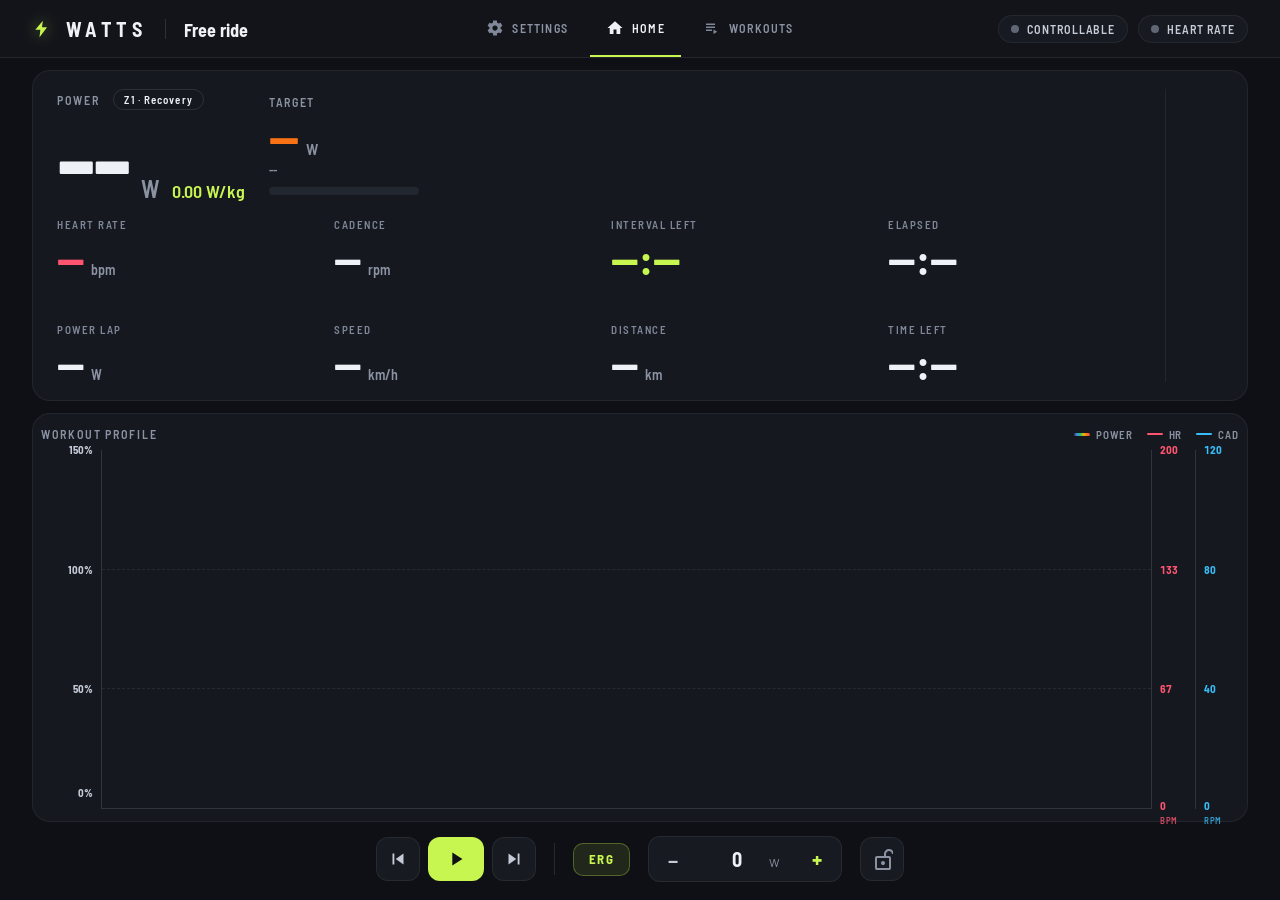
==== src/index.html @ 903ac4c8 "save progress" ====
<!DOCTYPE html>
<html lang="en">
    <head>
        <meta charset="UTF-8"/>
        <meta name="viewport" content="width=device-width, initial-scale=1">
        <meta name="theme-color" content="#35363a" />

        <link rel="apple-touch-icon" sizes="180x180" href="favicon-180.png">
        <link rel="icon" type="image/png" sizes="64x64" href="favicon-64.png">
        <link rel="icon" type="image/png" sizes="32x32" href="favicon-32.png">
        <link rel="icon" type="image/png" sizes="16x16" href="favicon-16.png">

        <title>Watts: smart trainer</title>
        <meta name="description" content="indoor cycling app for workouts with smart trainers and power meters over bluetooth">

        <link rel="preconnect" href="https://fonts.gstatic.com">
        <link rel="preconnect" href="https://fonts.googleapis.com">
        <link href="https://fonts.googleapis.com/css2?family=Roboto:wght@400;700&display=swap" rel="stylesheet">
        <link href="https://fonts.googleapis.com/css2?family=Barlow:wght@400;500;600;700&family=Barlow+Semi+Condensed:wght@500;600;700&display=swap" rel="stylesheet">
        <link href="css/flux.css" rel="stylesheet"/>
        <link rel="manifest" href="./manifest.webmanifest">
    </head>

    <body id="theme" class="dark-theme">
        <div class="wrapper">
            <modal-error>
                <dialog id="dialog--error" class="dialog error">
                    <p class="dialog--message"></p>
                    <button type="submit"
                            class="dialog--dismiss--btn"
                            formmethod="dialog">
                        dismiss
                    </button>
                </dialog>
            </modal-error>
            <navigation-stack>
            <page-group prop="page">
                <compatibility-check></compatibility-check>
                <div id="home-page" class="page active" page="home">
                    <div id="home-page-wrapper" class="watts-home">
                        <div class="watts-home--inner">

                            <!-- DATA PANEL -->
                            <div class="watts-panel watts-data">
                                <div class="watts-data--main">
                                    <div class="watts-data--top">
                                        <!-- power hero -->
                                        <div class="watts-hero">
                                            <div class="watts-hero--head">
                                                <span class="watts-label">Power</span>
                                                <power-zone-chip class="watts-zonechip">Z1 · Recovery</power-zone-chip>
                                            </div>
                                            <div class="watts-hero--row">
                                                <power-value id="power-value" prop="db:power1s" class="watts-hero--value">--</power-value>
                                                <span class="watts-hero--unit">W</span>
                                                <w-per-kg class="watts-hero--wkg">0.00 W/kg</w-per-kg>
                                            </div>
                                        </div>
                                        <!-- target -->
                                        <div class="watts-target">
                                            <div class="watts-label">Target</div>
                                            <div class="watts-target--row">
                                                <power-target class="watts-target--value">--</power-target>
                                                <span class="watts-target--unit">W</span>
                                            </div>
                                            <target-info class="watts-target--info">--</target-info>
                                            <target-adherence class="watts-adherence"></target-adherence>
                                        </div>
                                        <!-- power history -->
                                        <power-history-graph class="watts-hist"></power-history-graph>
                                    </div>

                                    <!-- metric grid -->
                                    <div class="watts-metrics">
                                        <div class="watts-metric">
                                            <div class="watts-metric--label">Heart Rate</div>
                                            <div class="watts-metric--value">
                                                <heart-rate-value class="watts-hr">--</heart-rate-value>
                                                <span class="watts-metric--unit">bpm</span>
                                            </div>
                                            <metric-sparkline class="watts-metric--spark" prop="db:heartRate" color="#ff5470" min="90" max="180"></metric-sparkline>
                                        </div>
                                        <div class="watts-metric">
                                            <div class="watts-metric--label">Cadence</div>
                                            <div class="watts-metric--value">
                                                <cadence-value>--</cadence-value>
                                                <span class="watts-metric--unit">rpm</span>
                                            </div>
                                        </div>
                                        <div class="watts-metric">
                                            <div class="watts-metric--label">Interval Left</div>
                                            <div class="watts-metric--value watts-accent-text">
                                                <interval-time>--:--</interval-time>
                                            </div>
                                        </div>
                                        <div class="watts-metric">
                                            <div class="watts-metric--label">Elapsed</div>
                                            <div class="watts-metric--value">
                                                <timer-time format="mm:ss">--:--</timer-time>
                                            </div>
                                        </div>
                                        <div class="watts-metric">
                                            <div class="watts-metric--label">Power Lap</div>
                                            <div class="watts-metric--value">
                                                <zoned-value prop="db:powerLap">--</zoned-value>
                                                <span class="watts-metric--unit">W</span>
                                            </div>
                                        </div>
                                        <div class="watts-metric">
                                            <div class="watts-metric--label">Speed</div>
                                            <div class="watts-metric--value">
                                                <speed-switch>--</speed-switch>
                                                <span class="watts-metric--unit">km/h</span>
                                            </div>
                                        </div>
                                        <div class="watts-metric">
                                            <div class="watts-metric--label">Distance</div>
                                            <div class="watts-metric--value">
                                                <distance-value>--</distance-value>
                                                <span class="watts-metric--unit">km</span>
                                            </div>
                                        </div>
                                        <div class="watts-metric">
                                            <div class="watts-metric--label">Time Left</div>
                                            <div class="watts-metric--value">
                                                <time-left>--:--</time-left>
                                            </div>
                                        </div>
                                    </div>
                                </div>

                                <!-- FTP gauge -->
                                <ftp-gauge class="watts-gauge"></ftp-gauge>
                            </div>

                            <!-- WORKOUT PROFILE -->
                            <div class="watts-panel watts-profile">
                                <div class="watts-profile--head">
                                    <span class="watts-label">Workout Profile</span>
                                    <div class="watts-legend">
                                        <span class="watts-legend--item"><span class="watts-legend--sw watts-legend--pow"></span>POWER</span>
                                        <span class="watts-legend--item"><span class="watts-legend--sw watts-legend--hr"></span>HR</span>
                                        <span class="watts-legend--item"><span class="watts-legend--sw watts-legend--cad"></span>CAD</span>
                                    </div>
                                </div>
                                <div class="watts-profile--body">
                                    <div class="watts-profile--axis watts-profile--axis-pow">
                                        <span style="top:-6px;"><b>150%</b><i></i></span>
                                        <span style="top:calc(33.3% - 6px);"><b>100%</b><i></i></span>
                                        <span style="top:calc(66.6% - 6px);"><b>50%</b><i></i></span>
                                        <span style="bottom:-2px;"><b>0%</b><i></i></span>
                                    </div>
                                    <div id="graph-workout" class="graph watts-profile--plot">
                                        <auto-start-counter class="watts-autostart">3</auto-start-counter>
                                        <workout-graph class="workout--graph-cont" prop="workout" metric="ftp"></workout-graph>
                                    </div>
                                    <div class="watts-profile--axis watts-profile--axis-r watts-profile--axis-hr">
                                        <span style="top:-6px;">200</span>
                                        <span style="top:calc(33.3% - 6px);">133</span>
                                        <span style="top:calc(66.6% - 6px);">67</span>
                                        <span style="bottom:-2px;">0</span>
                                        <em class="watts-axis-unit">bpm</em>
                                    </div>
                                    <div class="watts-profile--axis watts-profile--axis-r watts-profile--axis-cad">
                                        <span style="top:-6px;">120</span>
                                        <span style="top:calc(33.3% - 6px);">80</span>
                                        <span style="top:calc(66.6% - 6px);">40</span>
                                        <span style="bottom:-2px;">0</span>
                                        <em class="watts-axis-unit">rpm</em>
                                    </div>
                                </div>
                            </div>

                            <!-- CONTROL BAR -->
                            <div class="watts-controlbar">
                                <watch-control id="watch" class="watts-transport">
                                    <div id="watch-back" class="watts-tbtn" title="Previous segment">
                                        <svg class="watts-tbtn--icon" width="22" height="22"><use href="#icon--skip-previous-btn"></use></svg>
                                    </div>
                                    <div id="watch-start" class="watts-tbtn watts-tbtn--primary" title="Play">
                                        <svg class="watts-tbtn--icon" width="22" height="22"><use href="#icon--play-btn"></use></svg>
                                    </div>
                                    <div id="watch-pause" class="watts-tbtn watts-tbtn--primary" title="Pause">
                                        <svg class="watts-tbtn--icon" width="22" height="22"><use href="#icon--pause-btn"></use></svg>
                                    </div>
                                    <div id="watch-forward" class="watts-tbtn" title="Next segment">
                                        <svg class="watts-tbtn--icon" width="22" height="22"><use href="#icon--skip-next-btn"></use></svg>
                                    </div>
                                    <div id="watch-stop" class="watts-tbtn watts-tbtn--stop" title="Stop">
                                        <svg class="watts-tbtn--icon" width="22" height="22"><use href="#icon--stop-btn"></use></svg>
                                    </div>
                                    <div id="activity-save" class="watts-tbtn" title="Save activity">
                                        <svg class="watts-tbtn--icon" width="22" height="22"><use href="#icon--file"></use></svg>
                                    </div>
                                </watch-control>

                                <div class="watts-controlbar--div"></div>

                                <div class="watts-erg-label">ERG</div>

                                <power-target-control id="power-control-btn" class="watts-stepper">
                                    <button id="power-target-dec" class="watts-stepper--btn">−</button>
                                    <div class="watts-stepper--value-cont">
                                        <input id="power-target-input"
                                               class="watts-stepper--value"
                                               type="number"
                                               value="0"
                                               autocomplete="off"/>
                                        <span class="watts-stepper--unit">W</span>
                                    </div>
                                    <button id="power-target-inc" class="watts-stepper--btn watts-stepper--inc">+</button>
                                </power-target-control>

                                <mode-lock-toggle class="watts-lock">
                                    <svg class="mode-lock--toggle--icon" width="22" height="22">
                                        <use href="#icon--lock--open"/>
                                    </svg>
                                </mode-lock-toggle>
                            </div>

                        </div> <!-- end watts-home--inner -->
                </div> <!-- end home-page-wrapper -->
            </div> <!-- end page-home -->

            <div id="workouts-page" class="page" page="workouts">
                <div class="library--switch--group">
                    <navigation-action
                        id="link--workouts-workouts"
                        class="library--switch--heading active"
                        action="workouts:workouts"
                        topic=":nav"
                    >Workouts
                    </navigation-action>
                    <navigation-action
                        id="link--workouts-editor"
                        class="library--switch--heading"
                        action="workouts:editor"
                        topic=":nav"
                    >Editor
                    </navigation-action>
                </div>
                <!-- graphical workout designer (the Editor sub-tab) -->
                <workout-designer id="view--workouts-editor" class="sub-tab"></workout-designer>

                <!-- workout-list -->
                <div id="view--workouts-workouts" class="workout-list sub-tab active">

                    <!-- my workouts -->
                    <details class="list--sub-section list--collapsible" open>
                        <summary class="list--sub-heading">My workouts</summary>
                        <div class="user-workouts">
                            <workout-list class="workout-list list" filter="user" prop="workouts" metric="ftp">
                            </workout-list>
                        </div>
                    </details>

                    <!-- default workouts (read-only) -->
                    <details class="list--sub-section list--collapsible" open>
                        <summary class="list--sub-heading">Default workouts</summary>
                        <div class="buildin-workouts">
                            <workout-list class="workout-list list" filter="default" prop="workouts" metric="ftp">
                            </workout-list>
                        </div>
                    </details>

                    <!-- activities -->
                    <details class="list--sub-section list--collapsible" open>
                        <summary class="list--sub-heading">Activities</summary>
                        <activity-list class="activity--list">
                        </activity-list>
                    </details>

                    <div class="workout-loader">
                        <h2 class="page--heading">Load workout:</h2>
                        <div class="file-btn">
                            <input is="workout-upload"
                                   id="workout-file"
                                   class="file-btn-native"
                                   name="workout-file"
                                   type="file"
                                   accept=".zwo,.fit"
                                   multiple
                                   value="" />

                        </div>

                        <div class="workout-loader--note">
                            <p class="p">You can load a .zwo workout or a .fit Course file.</p>
                            <p>NOTE: .fit workouts and gpx files are currently NOT supported.</p>
                        </div>
                    </div>
                    <br/><br/><br/>
                </div> <!-- workout-list -->
            </div>

            <div id="settings-page" class="page" page="settings">

                <!-- ant-device-request -->
                <ant-device-request id="ant-device-request">
                    <div class="device-request--wrapper">
                        <div id="device-request--list" class="device-request--list">
                        </div> <!-- end device-request--list -->
                        <div class="device-request--controls">
                            <div id="device-request--status"
                                 class="device-request--status">Searching ...</div>
                            <div></div>
                            <button id="device-request--cancel"
                                    class="device-request--cancel">Cancel</button>
                            <button id="device-request--pair"
                                    class="device-request--pair">Pair</button>
                        </div> <!-- end device-request--controls -->
                    </div> <!-- end device-request--wrapper -->
                </ant-device-request> <!-- end ant-device-request -->
                <header class="page--header header--tab--group">
                    <navigation-action
                        id="link--settings-settings"
                        class="library--switch--heading active"
                        action="settings:settings" topic=":nav">Settings
                    </navigation-action>
                    <navigation-action
                        id="link--settings-profile"
                        class="library--switch--heading"
                        action="settings:profile" topic=":nav">Profile
                    </navigation-action>
                </header>
                <!-- profile--sub-tab -->
                <div id="view--settings-profile" class="sub-tab">
                    <!-- auth -->
                    <div class="auth">
                        <auth-forms>
                            <div id="password--forms" class="active">
                                <form id="register--form" class="register--form">
                                    <h2 class="form--header">Register</h2>
                                    <div>
                                        <input id="register--email--input"
                                            class="input"
                                            name="email"
                                            type="email"
                                            placeholder="Email"
                                            value=""
                                            required
                                        />
                                    </div>
                                    <div>
                                        <input id="register--password--input"
                                            class="input"
                                            name="password"
                                            type="password"
                                            pattern=".{8,64}"
                                            title="8 characters minimum"
                                            placeholder="Password"
                                            value=""
                                            required
                                        />
                                    </div>
                                    <div>
                                        <input id="register--password-confirmation--input"
                                            class="input"
                                            name="password_confirmation"
                                            pattern=".{8,64}"
                                            title="8 characters minimum"
                                            placeholder="Confirm Password"
                                            type="password"
                                            value=""
                                            required
                                        />
                                    </div>
                                    <div>
                                        <input class="input" name="username" type="text" value="" placeholder="Username" autocomplete="off" />
                                    </div>
                                    <div class="form--submit--section">
                                        <button id="register--submit"
                                                class="btn"
                                                type="submit">Register</button>

                                        <view-action action=":password:login" topic=":auth">
                                            <div class="tab--button"
                                                    index="1">Login instead</div>
                                        </view-action>
                                    </div>
                                </form>
                                <form id="login--form" class="login--form active">
                                    <h2 class="form--header">Login</h2>
                                    <div>
                                        <input id="login--email--input"
                                            class="input"
                                            name="email"
                                            type="email"
                                            placeholder="Email"
                                            value=""
                                            required
                                        />
                                    </div>
                                    <div>
                                        <input id="login--password--input"
                                            class="input"
                                            name="password"
                                            type="Password"
                                            pattern=".{8,64}"
                                            title="8 characters minimum"
                                            placeholder="Password"
                                            value=""
                                            required
                                        />
                                    </div>
                                    <div class="form--submit--section">
                                        <button id="login--submit"
                                                class="btn"
                                                type="submit">Login</button>

                                        <view-action action=":password:register" topic=":auth">
                                            <div class="tab--button">Register</div>
                                        </view-action>
                                        <view-action action=":password:forgot" topic=":auth">
                                            <div class="tab--button">Forgot</div>
                                        </view-action>
                                    </div>
                                </form>
                                <form id="forgot--form" class="forgot--form">
                                    <h2 class="form--header">Forgot</h2>
                                    <div>
                                        <input id="forgot--email--input"
                                            class="input"
                                            name="email"
                                            type="email"
                                            placeholder="Email"
                                            value=""
                                            required
                                        />
                                    </div>
                                    <div class="form--submit--section">
                                        <button id="forgot--submit"
                                                class="btn"
                                                type="submit">Forgot</button>
                                        <view-action action=":password:login" topic=":auth">
                                            <div class="tab--button">Login instead</div>
                                        </view-action>
                                    </div>
                                    <div id="forgot--msg"></div>
                                </form>
                                <form id="reset--form" class="reset--form">
                                    <h2 class="form--header">Reset</h2>
                                    <div>
                                        <input id="reset--password--input"
                                            class="input"
                                            name="password"
                                            type="password"
                                            pattern=".{8,64}"
                                            title="8 characters minimum"
                                            placeholder="Password"
                                            value=""
                                            required
                                        />
                                    </div>
                                    <div>
                                        <input id="reset--password-confirmation--input"
                                            class="input"
                                            name="password_confirmation"
                                            pattern=".{8,64}"
                                            title="8 characters minimum"
                                            placeholder="Confirm Password"
                                            type="password"
                                            value=""
                                            required
                                        />
                                    </div>
                                    <div class="form--submit--section">
                                        <button id="reset--submit"
                                                class="btn"
                                                type="submit">Reset</button>
                                        <view-action action=":password:login" topic=":auth">
                                            <div class="tab--button">Login instead</div>
                                        </view-action>
                                    </div>
                                </form>
                                <!-- turnstile -->
                                <div
                                    id="cf-turnstile-container"
                                    class="cf-turnstile"
                                >
                                </div> <!-- END turnstile -->
                            </div> <!-- END password--forms -->
                            <div id="auth-error--section" class="error">
                            </div>
                        </auth-forms>
                    </div><!-- END auth -->

                    <!-- profile -->
                    <div id="profile" class="profile">
                        <div>
                            <button id="logout--button"
                                    class="btn"
                                    type="button">Logout</button>

                        </div>
                        <div class="list--sub-section app-connections">
                            <o-auth>
                                <div class="list--row--outer">
                                    <div class="list--row--inner list--heading--cont">
                                        <h2 class="list--sub-heading">Connections</h2>
                                    </div>
                                </div>
                                <div class="list--row--outer">
                                    <div class="app-connection icon list--row--inner intervals">
                                        <svg class="app-connection--icon">
                                            <use href="#icon--intervals"></use>
                                        </svg>
                                        <h3 class="app-connection--heading">Intervals.icu</h3>

                                        <view-action action=":intervals:switch"
                                                     topic=":oauth">
                                            <div
                                                id="intervals--connect--button"
                                                class="app-connection--button">
                                               Connect
                                            </div>
                                        </view-action>
                                    </div>
                                </div>
                                <!-- <div class="list--row--outer">
                                     <div class="app-connection icon list--row--inner tp">
                                     <div class="tp-logo">TP</div>
                                     <h3 class="app-connection--heading">TrainingPeaks</h3>
                                     <view-action action=":trainingPeaks:switch"
                                     topic=":oauth">
                                     <div
                                     id="tp--connect--button"
                                     class="app-connection--button">
                                     Connect
                                     </div>
                                     </view-action>
                                     </div>
                                     </div> -->
                                <div class="list--row--outer strava">
                                    <div class="list--row--inner app-connection logo">
                                        <!-- <img class="app-connection--logo"
                                             alt=""
                                             src="./images/connections/btn_strava_connectwith_orange.svg" /> -->
                                        <img class="app-connection--logo"
                                             alt=""
                                             src="./images/connections/powered-by-strava-logo.svg" />
                                        <view-action action=":strava:switch"
                                                     topic=":oauth">
                                            <div
                                                id="strava--connect--button"
                                                class="app-connection--button">
                                                Connect
                                            </div>
                                        </view-action>
                                    </div>
                                </div>



                                <div class="list--row--outer">
                                    <div class="app-connection icon list--row--inner">
                                        <img class="app-connection--icon" alt="GC" src="images/connections/garmin-connect.png"/>
                                        <h3 class="app-connection--heading">Garmin</h3>
                                        <a class="app-connection--button app-connection--link a"
                                           href="https://connect.garmin.com/modern/import-data"
                                           target="_blank">Import</a>
                                    </div>
                                </div>
                            </o-auth>
                        </div> <!-- end connections -->
                    </div> <!-- end profile -->

                </div> <!-- end profile--sub-tab -->

                <!-- settings--sub-tab -->
                <div id="view--settings-settings" class="sub-tab active">
                    <div class="settings-tiles--cont">
                        <div id="ftp-settings" class="settings-tile">
                            <label for="ftp-value" class="settings-tile--label">FTP</label>
                            <input is="int-input"
                                id="ftp-value"
                                class="settings-tile--input"
                                name="ftp-value"
                                type="number"
                                value="200"
                                prop="ftp"
                                effect="ftp-set" />
                            <button is="set-button"
                                    id="ftp-btn"
                                    class="settings-tile--btn flat-btn"
                                    default="200"
                                    effect="ftp-set"
                                    prop="ftp">Set</button>
                        </div>
                        <div id="weight-settings" class="settings-tile">
                            <label id="weight-label" for="weight-value" class="settings-tile--label">
                                <measurement-unit type="weight">kg</measurement-unit>
                            </label>
                            <input is="weight-input"
                                id="weight-value"
                                class="settings-tile--input"
                                name="weight-value"
                                type="number"
                                value="75"
                                prop="weight"
                                effect="weight-set" />
                            <button is="set-button"
                                    id="weight-btn"
                                    class="settings-tile--btn flat-btn"
                                    default="75"
                                    effect="weight-set"
                                    prop="weight">Set</button>
                        </div>
                    </div>
                    <div class="settings-btn-row">

                        <dock-mode-btn class="flat-btn settings-switch-btn-cont">
                            <div class="settings-switch-bnt">Dock</div>
                        </dock-mode-btn>

                        <button is="effect-button"
                                id="msystem-settings"
                                class="flat-btn settings-switch-btn-cont"
                                effect="measurement-switch">
                            <measurement-value id="measurement-btn"
                                            class="settings-switch-bnt">Metric</measurement-value>
                        </button>
                    </div> <!-- end settings btn row -->

                    <!-- protocol-settings -->
                    <!-- <div class="protocol-settings settings-btn-row">
                         <div class="protocol-btn flat-btn settings-switch-btn-cont">
                         <svg class="protocol-btn--icon icon">
                         <use href="#icon--bluetooth"></use>
                         </svg>
                         <span class="protocol-btn--label">BLE</span>
                         </div>

                         <div class="protocol-btn flat-btn settings-switch-btn-cont">
                         <protocol-switch for="ant:driver" id="switch-controllable" class="protocol-switch ant-switch off">
                         <svg class="protocol-btn--icon icon" xmlns="http://www.w3.org/2000/svg"
                         height="24" viewBox="0 0 24 24" width="24">
                         <path d="M22 9V7h-2V5c0-1.1-.9-2-2-2H4c-1.1 0-2 .9-2 2v14c0 1.1.9 2 2 2h14c1.1 0 2-.9 2-2v-2h2v-2h-2v-2h2v-2h-2V9h2zm-4 10H4V5h14v14zM6 13h5v4H6zm6-6h4v3h-4zM6 7h5v5H6zm6 4h4v6h-4z"/>
                         <path d="M0 0h24v24H0zm0 0h24v24H0z" fill="none"/>
                         </svg>
                         <span class="connection-switch--label protocol-btn--label">ANT+</span>
                         </protocol-switch>
                         </div>
                         </div> -->
                    <!-- end protocol-settings -->

                    <!-- controlable settings -->
                    <div class="device-card border-top">
                        <div class="device-card--cont">
                            <div class="device-card--header">
                                <div></div>
                                <div class="device-card--header--label">Controllable</div>
                                <div></div>
                            </div>

                            <div class="device-card--body">
                                <div class="device-card--body--row">
                                    <connection-switch for="ble:controllable"
                                                    indicatorClass="connection-icon-switch--indicator"
                                                    class="connection-icon-switch">

                                        <svg class="connection-icon-switch--icon icon">
                                            <use href="#icon--bluetooth"></use>
                                        </svg>
                                        <div class="connection-icon-switch--indicator off"></div>
                                    </connection-switch>
                                    <div class="device-card--tile name">
                                        <h3 class="device-card--tile--header">Name</h3>
                                        <data-view class="device-card--tile--value"
                                                prop="ble:controllable:name">--</data-view>
                                    </div>
                                    <div class="device-card--tile">
                                        <source-switch class="source-switch"
                                                    for="power"
                                                    use="ble:controllable">
                                            <h3 class="device-card--tile--header">Power</h3>
                                            <power-value class="data-view device-card--tile--value" prop="db:power1s">--</power-value>
                                            <svg class="toggle--button">
                                                <use class="on" href="#icon--toggle--on"></use>
                                                <use class="off" href="#icon--toggle--off"></use>
                                            </svg>

                                        </source-switch>
                                    </div>
                                    <div class="device-card--tile">
                                        <source-switch class="source-switch"
                                                       for="cadence"
                                                       use="ble:controllable">
                                            <h3 class="device-card--tile--header">Cadence</h3>
                                            <cadence-value class="data-view device-card--tile--value">--</cadence-value>
                                            <svg class="toggle--button">
                                                <use class="on" href="#icon--toggle--on"></use>
                                                <use class="off" href="#icon--toggle--off"></use>
                                            </svg>
                                        </source-switch>
                                    </div>
                                    <div class="device-card--tile">
                                        <source-switch class="source-switch"
                                                       for="speed"
                                                       use="ble:controllable">
                                            <h3 class="device-card--tile--header">Speed</h3>
                                            <speed-value class="data-view device-card--tile--value">--</speed-value>
                                            <svg class="toggle--button">
                                                <use class="on" href="#icon--toggle--on"></use>
                                                <use class="off" href="#icon--toggle--off"></use>
                                            </svg>
                                        </source-switch>
                                    </div>
                                    <div class="device-card--tile">
                                        <source-switch class="source-switch"
                                                       for="heartRate"
                                                       use="ble:controllable">
                                            <h3 class="device-card--tile--header">Heart Rate</h3>
                                            <heart-rate-value class="data-view device-card--tile--value">--</heart-rate-value>
                                            <svg class="toggle--button">
                                                <use class="on" href="#icon--toggle--on"></use>
                                                <use class="off" href="#icon--toggle--off"></use>
                                            </svg>
                                        </source-switch>
                                    </div>
                                </div>
                                <!-- end ble controllable -->

                            </div>
                        </div>
                    </div> <!-- end controlable settings -->

                    <!-- power-meter settings -->
                    <div class="device-card">
                        <div class="device-card--cont">
                            <div class="device-card--header">
                                <div></div>
                                <div class="device-card--header--label">Power Meter</div>
                                <battery-level for="ble:powerMeter">
                                    <div class="battery--level"></div>
                                </battery-level>
                            </div>
                            <div class="device-card--body">
                                <div class="device-card--body--row">
                                    <connection-switch for="ble:powerMeter"
                                                    id="switch-power-meter"
                                                    indicatorClass="connection-icon-switch--indicator"
                                                    class="connection-icon-switch">
                                        <svg class="connection-icon-switch--icon icon">
                                            <use href="#icon--bluetooth"></use>
                                        </svg>
                                        <div class="connection-icon-switch--indicator off"></div>
                                    </connection-switch>
                                    <div class="device-card--tile">
                                        <h3 class="device-card--tile--header">Name</h3>
                                        <data-view class="data-view device-card--tile--value"
                                                prop="ble:powerMeter:name">--</data-view>
                                    </div>
                                    <div class="device-card--tile">
                                        <source-switch class="source-switch"
                                                    for="power"
                                                    use="ble:powerMeter">
                                            <h3 class="device-card--tile--header">Power</h3>
                                            <power-value class="data-view device-card--tile--value" prop="db:power1s">--</power-value>
                                            <svg class="toggle--button">
                                                <use class="on" href="#icon--toggle--on"></use>
                                                <use class="off" href="#icon--toggle--off"></use>
                                            </svg>
                                        </source-switch>
                                    </div>
                                    <div class="device-card--tile">
                                        <source-switch class="source-switch"
                                                       for="cadence"
                                                       use="ble:powerMeter">
                                            <h3 class="device-card--tile--header">Cadence</h3>
                                            <cadence-value class="data-view device-card--tile--value">--</cadence-value>
                                            <svg class="toggle--button">
                                                <use class="on" href="#icon--toggle--on"></use>
                                                <use class="off" href="#icon--toggle--off"></use>
                                            </svg>
                                        </source-switch>
                                    </div>
                                    <div class="device-card--tile">
                                        <source-switch class="source-switch"
                                                       for="speed"
                                                       use="ble:powerMeter">
                                            <h3 class="device-card--tile--header">Speed</h3>
                                            <speed-value class="data-view device-card--tile--value">--</speed-value>
                                            <svg class="toggle--button">
                                                <use class="on" href="#icon--toggle--on"></use>
                                                <use class="off" href="#icon--toggle--off"></use>
                                            </svg>
                                        </source-switch>
                                    </div>
                                </div>
                            </div>
                        </div>
                    </div> <!-- end power-meter settings -->

                    <!-- cycling-speed-and-cadence settings -->
                    <div class="device-card">
                        <div class="device-card--cont">
                            <div class="device-card--header">
                                <div></div>
                                <div class="device-card--header--label">Speed and Cadence</div>
                                <battery-level for="ble:speedCadenceSensor">
                                    <div class="battery--level"></div>
                                </battery-level>
                            </div>
                            <div class="device-card--body">
                                <div class="device-card--body--row">
                                    <connection-switch for="ble:speedCadenceSensor"
                                                    class="connection-icon-switch"
                                                    indicatorClass="connection-icon-switch--indicator">
                                        <svg class="connection-icon-switch--icon icon">
                                            <use href="#icon--bluetooth"></use>
                                        </svg>
                                        <div class="connection-icon-switch--indicator off"></div>
                                    </connection-switch>
                                    <div class="device-card--tile">
                                        <h3 class="device-card--tile--header">Name</h3>
                                        <data-view class="data-view device-card--tile--value"
                                                prop="ble:speedCadenceSensor:name">--</data-view>
                                    </div>
                                    <div class="device-card--tile"></div>
                                    <div class="device-card--tile">
                                        <source-switch class="source-switch"
                                                    for="cadence"
                                                    use="ble:speedCadenceSensor">
                                            <h3 class="device-card--tile--header">Cadence</h3>
                                            <cadence-value class="data-view device-card--tile--value">--</cadence-value>
                                            <svg class="toggle--button">
                                                <use class="on" href="#icon--toggle--on"></use>
                                                <use class="off" href="#icon--toggle--off"></use>
                                            </svg>
                                        </source-switch>
                                    </div>
                                    <div class="device-card--tile">
                                        <source-switch class="source-switch"
                                                       for="speed"
                                                       use="ble:speedCadenceSensor">
                                            <h3 class="device-card--tile--header">Speed</h3>
                                            <speed-value class="data-view device-card--tile--value">--</speed-value>
                                            <svg class="toggle--button">
                                                <use class="on" href="#icon--toggle--on"></use>
                                                <use class="off" href="#icon--toggle--off"></use>
                                            </svg>
                                        </source-switch>
                                    </div>
                                </div>
                            </div>
                        </div>
                    </div> <!-- end cycling-speed-and-cadence settings -->

                    <!-- hrm settings -->
                    <div class="device-card">
                        <div class="device-card--cont">
                            <div class="device-card--header">
                                <div></div>
                                <div class="device-card--header--label">HRM</div>
                                <battery-level for="ble:heartRateMonitor">
                                    <div class="battery--level"></div>
                                </battery-level>
                            </div>
                            <div class="device-card--body">
                                <div class="device-card--body--row">
                                    <connection-switch for="ble:heartRateMonitor"
                                                    id="switch-hrm"
                                                    indicatorClass="connection-icon-switch--indicator"
                                                    class="connection-icon-switch">

                                        <svg class="connection-icon-switch--icon icon">
                                            <use href="#icon--bluetooth"></use>
                                        </svg>
                                        <div class="connection-icon-switch--indicator off"></div>
                                    </connection-switch>
                                    <div class="device-card--tile">
                                        <h3 class="device-card--tile--header">Name</h3>
                                        <data-view class="device-card--tile--value"
                                                prop="ble:heartRateMonitor:name">--</data-view>
                                    </div>
                                    <div class="device-card--tile"></div>
                                    <div class="device-card--tile">
                                        <source-switch class="source-switch"
                                                    for="cadence"
                                                    use="ble:heartRateMonitor">
                                            <h3 class="device-card--tile--header">Cadence</h3>
                                            <cadence-value class="data-view device-card--tile--value">--</cadence-value>
                                            <svg class="toggle--button">
                                                <use class="on" href="#icon--toggle--on"></use>
                                                <use class="off" href="#icon--toggle--off"></use>
                                            </svg>
                                        </source-switch>
                                    </div>
                                    <div class="device-card--tile"></div>
                                    <div class="device-card--tile">
                                        <source-switch class="source-switch"
                                                    for="heartRate"
                                                    use="ble:heartRateMonitor">
                                            <h3 class="device-card--tile--header">Heart Rate</h3>
                                            <heart-rate-value id="hrm-heartRate"
                                                            class="data-view device-card--tile--value">--</heart-rate-value>
                                            <svg class="toggle--button">
                                                <use class="on" href="#icon--toggle--on"></use>
                                                <use class="off" href="#icon--toggle--off"></use>
                                            </svg>
                                        </source-switch>
                                    </div>
                                </div>

                                <!-- ant hrm -->
                                <div class="device-card--body--row ant-not-supported"
                                    id="ant-hrm-settings"
                                >
                                    <connection-switch for="ant:hrm"
                                                    id="switch-hrm"
                                                    indicatorClass="connection-icon-switch--indicator"
                                                    class="connection-icon-switch">
                                        <svg class="connection-icon-switch--icon icon" xmlns="http://www.w3.org/2000/svg"
                                            height="24"
                                            viewBox="0 0 24 24"
                                            width="24">
                                            <path d="M22 9V7h-2V5c0-1.1-.9-2-2-2H4c-1.1 0-2 .9-2 2v14c0 1.1.9 2 2 2h14c1.1 0 2-.9 2-2v-2h2v-2h-2v-2h2v-2h-2V9h2zm-4 10H4V5h14v14zM6 13h5v4H6zm6-6h4v3h-4zM6 7h5v5H6zm6 4h4v6h-4z"/>
                                            <path d="M0 0h24v24H0zm0 0h24v24H0z" fill="none"/>
                                        </svg>
                                        <div class="connection-icon-switch--indicator off"></div>
                                    </connection-switch>
                                    <div class="device-card--tile">
                                        <h3 class="device-card--tile--header">Name</h3>
                                        <data-view class="device-card--tile--value"
                                                prop="ant:hrm:name">--</data-view>
                                    </div>
                                    <div class="device-card--tile"></div>
                                    <div class="device-card--tile"></div>
                                    <div class="device-card--tile"></div>
                                    <div class="device-card--tile">
                                        <source-switch class="source-switch"
                                                    for="heartRate"
                                                    use="ant:hrm">
                                            <h3 class="device-card--tile--header">Heart Rate</h3>
                                            <heart-rate-value id="ant-heartRate"
                                                            class="data-view device-card--tile--value">--</heart-rate-value>
                                        </source-switch>
                                    </div>
                                </div> <!-- end device-card--body--row -->
                                <!-- end ant hrm -->
                            </div>
                        </div>
                    </div> <!--end ant hrm settings -->

                    <!-- moxy-monitor settings -->
                    <div class="device-card">
                        <div class="device-card--cont">
                            <div class="device-card--header">
                                <div></div>
                                <div class="device-card--header--label">Moxy</div>
                                <battery-level for="ble:smo2">
                                    <div class="battery--level"></div>
                                </battery-level>
                            </div>
                            <div class="device-card--body">
                                <div class="device-card--body--row">
                                    <connection-switch for="ble:smo2"
                                                    class="connection-icon-switch"
                                                    indicatorClass="connection-icon-switch--indicator">

                                        <svg class="connection-icon-switch--icon icon">
                                            <use href="#icon--bluetooth"></use>
                                        </svg>
                                        <div class="connection-icon-switch--indicator off"></div>
                                    </connection-switch>
                                    <div class="device-card--tile">
                                        <h3 class="device-card--tile--header">Name</h3>
                                        <data-view class="data-view device-card--tile--value"
                                                prop="ble:smo2:name">--</data-view>
                                    </div>
                                    <div class="device-card--tile">
                                        <source-switch class="source-switch"
                                                    for="smo2"
                                                    use="ble:smo2">
                                            <h3 class="device-card--tile--header">SmO2</h3>
                                            <smo2-value class="data-view device-card--tile--value">--</smo2-value>
                                            <svg class="toggle--button">
                                                <use class="on" href="#icon--toggle--on"></use>
                                                <use class="off" href="#icon--toggle--off"></use>
                                            </svg>
                                        </source-switch>
                                    </div>
                                    <div class="device-card--tile">
                                        <source-switch class="source-switch"
                                                       for="thb"
                                                       use="ble:smo2">
                                            <h3 class="device-card--tile--header">THb</h3>
                                            <thb-value class="data-view device-card--tile--value">--</thb-value>
                                            <svg class="toggle--button">
                                                <use class="on" href="#icon--toggle--on"></use>
                                                <use class="off" href="#icon--toggle--off"></use>
                                            </svg>
                                        </source-switch>
                                    </div>
                                </div>
                            </div>
                        </div>
                    </div> <!-- end moxy-monitor settings -->

                    <!-- core-temp settings -->
                    <div class="device-card">
                        <div class="device-card--cont">
                            <div class="device-card--header">
                                <div></div>
                                <div class="device-card--header--label">CoreTemp</div>
                                <battery-level for="ble:coreTemp">
                                    <div class="battery--level"></div>
                                </battery-level>
                            </div>
                            <div class="device-card--body">
                                <div class="device-card--body--row">
                                    <connection-switch for="ble:coreTemp"
                                                    class="connection-icon-switch"
                                                    indicatorClass="connection-icon-switch--indicator">

                                        <svg class="connection-icon-switch--icon icon">
                                            <use href="#icon--bluetooth"></use>
                                        </svg>
                                        <div class="connection-icon-switch--indicator off"></div>
                                    </connection-switch>
                                    <div class="device-card--tile">
                                        <h3 class="device-card--tile--header">Name</h3>
                                        <data-view class="data-view device-card--tile--value"
                                                prop="ble:coreTemp:name">--</data-view>
                                    </div>
                                    <div class="device-card--tile">
                                        <source-switch class="source-switch"
                                                    for="coreBodyTemperature"
                                                    use="ble:coreTemp">
                                            <h3 class="device-card--tile--header">Core</h3>
                                            <core-body-temperature-value class="data-view device-card--tile--value">--</core-body-temperature-value>
                                            <svg class="toggle--button">
                                                <use class="on" href="#icon--toggle--on"></use>
                                                <use class="off" href="#icon--toggle--off"></use>
                                            </svg>
                                        </source-switch>
                                    </div>
                                    <div class="device-card--tile">
                                        <source-switch class="source-switch"
                                                       for="skinTemperature"
                                                       use="ble:coreTemp">
                                            <h3 class="device-card--tile--header">Skin</h3>
                                            <skin-temperature-value class="data-view device-card--tile--value">--</skin-temperature-value>
                                            <svg class="toggle--button">
                                                <use class="on" href="#icon--toggle--on"></use>
                                                <use class="off" href="#icon--toggle--off"></use>
                                            </svg>
                                        </source-switch>
                                    </div>
                                    <div class="device-card--tile">
                                    </div>
                                    <div class="device-card--tile">
                                        <source-switch class="source-switch"
                                                       for="heartRate"
                                                       use="ble:coreTemp">
                                            <h3 class="device-card--tile--header">Heart Rate</h3>
                                            <heart-rate-value class="data-view device-card--tile--value">--</heart-rate-value>
                                            <svg class="toggle--button">
                                                <use class="on" href="#icon--toggle--on"></use>
                                                <use class="off" href="#icon--toggle--off"></use>
                                            </svg>
                                        </source-switch>
                                    </div>
                                </div>
                            </div>
                        </div>
                    </div> <!-- end moxy-monitor settings -->

                    <!-- Options -->
                    <div class="list--sub-section">
                        <div class="list--row--outer">
                            <div class="list--row--inner list--heading--cont">
                                <h2 class="list--sub-heading">Options</h2>
                            </div>
                        </div>
                        <div class="list--row--outer">
                            <div class="list--row--inner option">
                                <div class="option--name">Sound</div>
                                <sound-control class="option--value sound--row">
                                    <svg id="sound--mute"
                                         class="sound--item control--btn--icon"
                                         width="24px"
                                         height="24px">
                                        <use href="#icon--sound--mute"></use>
                                    </svg>
                                    <svg id="sound--down"
                                         class="sound--item control--btn--icon"
                                         width="24px"
                                         height="24px">
                                        <use href="#icon--sound--down"></use>
                                    </svg>
                                    <svg id="sound--up"
                                         class="sound--item control--btn--icon"
                                         width="24px"
                                         height="24px">
                                        <use href="#icon--sound--up"></use>
                                    </svg>
                                    <div id="sound--volume" class="sound--volume sound--item">
                                        100%
                                    </div>
                                </sound-control>
                            </div>
                        </div>

                        <div class="list--row--outer">
                            <div class="list--row--inner option">
                                <div class="option--name">Simulation</div>
                                <virtual-state-source class="option--value">power</virtual-state-source>
                            </div>
                        </div>

                        <div class="list--row--outer">
                            <div class="list--row--inner option">
                                <div class="option--name">Auto Start</div>
                                <auto-start class="option--value">
                                    ON
                                </auto-start>
                            </div>
                        </div>

                        <div class="list--row--outer">
                            <div class="list--row--inner option">
                                <div class="option--name">Auto Pause</div>
                                <auto-pause class="option--value">
                                    OFF
                                </auto-pause>
                            </div>
                        </div>

                        <div class="list--row--outer">
                            <div class="list--row--inner option">
                                <div class="option--name">Theme</div>
                                <theme-layout class="option--value">
                                    DARK
                                </theme-layout>
                            </div>
                        </div>

                        <div class="list--row--outer">
                            <div class="list--row--inner option">
                                <div class="option--name">Start in Dock Mode</div>
                                <dock-mode-default class="option--value">
                                    OFF
                                </dock-mode-default>
                            </div>
                        </div>
                    </div> <!-- END Options -->

                    <!-- about -->
                    <div id="about">
                        <h2 class="page--heading">About</h2>
                        <div class="about--text">
                            <p class="">This is an open-source project. For more information, please visit the <a class="a" href="https://github.com/dvmarinoff/Auuki">github</a> page. There you can get support or join the discussions.</p>
                        </div>
                        <div class="about--version">
                            <p class="">Latest version: 0.3.9</p>
                        </div>
                        <div class="about--version">
                            <p class="">Old stable version still available here: <a class="a" href="https://stable.auuki.com">0.1.43</a></p>
                        </div>
                        <div class="about--links">
                            License <a class="a" href="https://www.gnu.org/licenses/agpl-3.0.en.html"> AGPL-3.0</a></p>
                        </div>
                        <div class="privacy-policy">
                            <a class="a" href="./privacy">Privacy</a>
                        </div>
                    </div> <!-- end about -->
                </div> <!-- end settings--sub-tab -->
            </div> <!-- end settings page -->

            </page-group>
            </navigation-stack>

            <!-- Global bottom nav. The transport controls (watch-control) now live
                 in the Home control bar per the WATTS design; only the nav remains
                 fixed and visible on every screen. -->
            <header class="watts-topnav">
                <div class="watts-topnav--inner">
                    <div class="watts-brand">
                        <svg class="watts-bolt" viewBox="0 0 24 24" width="20" height="20">
                            <path d="M13 2 L4 13 h6 l-1 9 l9-12 h-6 z"></path>
                        </svg>
                        <span class="watts-wordmark">WATTS</span>
                        <span class="watts-topbar--div"></span>
                        <workout-name id="current-workout-name" class="watts-workout-name">Free ride</workout-name>
                        <workout-category class="watts-cat"></workout-category>
                    </div>

                    <div id="menu" class="menu">
                        <div class="page-btn-group menu--row">
                            <page-btn id="settings-tab-btn"
                                      class="menu--btn"
                                      prop="page"
                                      effect="page-set"
                                      param="settings">
                                <svg class="menu--btn--icon" width="24" height="24">
                                    <use href="#icon--settings"></use>
                                </svg>
                                <div class="menu--btn--label">Settings</div>
                            </page-btn>
                            <page-btn id="home-tab-btn"
                                      class="menu--btn active"
                                      prop="page"
                                      effect="page-set"
                                      param="home">
                                <svg class="menu--btn--icon" width="24" height="24">
                                    <use href="#icon--home"></use>
                                </svg>
                                <div class="menu--btn--label">Home</div>
                            </page-btn>
                            <page-btn id="workouts-tab-btn"
                                      class="menu--btn"
                                      prop="page"
                                      effect="page-set"
                                      param="workouts">
                                <svg class="menu--btn--icon" width="24" height="24">
                                    <use href="#icon--list"></use>
                                </svg>
                                <div class="menu--btn--label">Workouts</div>
                            </page-btn>
                        </div> <!-- end page-btn-group -->
                    </div> <!-- end menu -->

                    <div class="watts-conn">
                        <connection-switch for="ble:controllable" id="switch-controllable" class="watts-pill">
                            <span class="connection-switch--indicator watts-pill--dot off"></span>
                            <span class="watts-pill--label"><data-view prop="ble:controllable:name">Controllable</data-view></span>
                        </connection-switch>
                        <connection-switch for="ble:heartRateMonitor" id="switch-hrm" class="watts-pill">
                            <span class="connection-switch--indicator watts-pill--dot off"></span>
                            <span class="watts-pill--label"><data-view prop="ble:heartRateMonitor:name">Heart Rate</data-view></span>
                        </connection-switch>
                    </div>
                </div> <!-- end watts-topnav--inner -->
            </header> <!-- end watts-topnav -->
        </div> <!-- end wrapper -->
        <svg xmlns="http://www.w3.org/2000/svg" style="display: none;">

            <symbol id="icon--settings" viewBox="0 0 24 24">
                <path d="M0 0h24v24H0V0z" fill="none"/>
                <path d="M19.44 12.99l-.01.02c.04-.33.08-.67.08-1.01
                            0-.34-.03-.66-.07-.99l.01.02 2.44-1.92-2.43-4.22-2.87
                            1.16.01.01c-.52-.4-1.09-.74-1.71-1h.01L14.44 2H9.57l-.44
                            3.07h.01c-.62.26-1.19.6-1.71 1l.01-.01-2.88-1.17-2.44 4.22 2.44
                            1.92.01-.02c-.04.33-.07.65-.07.99 0 .34.03.68.08 1.01l-.01-.02-2.1
                            1.65-.33.26 2.43 4.2 2.88-1.15-.02-.04c.53.41 1.1.75 1.73 1.01h-.03L9.58
                            22h4.85s.03-.18.06-.42l.38-2.65h-.01c.62-.26 1.2-.6 1.73-1.01l-.02.04
                            2.88 1.15 2.43-4.2s-.14-.12-.33-.26l-2.11-1.66zM12 15.5c-1.93
                            0-3.5-1.57-3.5-3.5s1.57-3.5 3.5-3.5 3.5 1.57 3.5 3.5-1.57 3.5-3.5 3.5z"/>
            </symbol>
            <symbol id="icon--home" viewBox="0 0 24 24">
                <path d="M0 0h24v24H0V0z" fill="none" />
                <path d="M10 20v-6h4v6h5v-8h3L12 3 2 12h3v8h5z" />
            </symbol>
            <symbol id="icon--list" viewBox="0 0 24 24">
                <path d="M0 0h24v24H0V0z" fill="none"/>
                <path d="M4 10h12v2H4zm0-4h12v2H4zm0 8h8v2H4zm10 0v6l5-3z"/>
            </symbol>

            <symbol id="icon--play-btn" viewBox="0 0 24 24">
                <path d="M0 0h24v24H0V0z" fill="none"/>
                <path d="M8 5v14l11-7L8 5z"/>
            </symbol>
            <symbol id="icon--pause-btn" viewBox="0 0 24 24">
                <path d="M0 0h24v24H0V0z" fill="none"/>
                <path d="M6 19h4V5H6v14zm8-14v14h4V5h-4z"/>
            </symbol>
            <symbol id="icon--watch-btn" viewBox="0 0 24 24">
                <path d="M0 0h24v24H0V0z" fill="none"/>
                <path d="M15 1H9v2h6V1zm-4
                            13h2V8h-2v6zm8.03-6.61l1.42-1.42c-.43-.51-.9-.99-1.41-1.41l-1.42
                            1.42C16.07 4.74 14.12 4 12 4c-4.97 0-9 4.03-9 9s4.02 9 9 9 9-4.03
                            9-9c0-2.12-.74-4.07-1.97-5.61zM12 20c-3.87 0-7-3.13-7-7s3.13-7
                            7-7 7 3.13 7 7-3.13 7-7 7z"/>
            </symbol>
            <symbol id="icon--skip-previous-btn" viewBox="0 0 24 24">
                <path d="M0 0h24v24H0V0z" fill="none"/>
                <path d="M6 6h2v12H6V6zm3.5 6l8.5 6V6l-8.5 6z"/>
            </symbol>
            <symbol id="icon--skip-next-btn" viewBox="0 0 24 24">
                <path d="M0 0h24v24H0V0z" fill="none"/>
                <path d="M6 18l8.5-6L6 6v12zM16 6v12h2V6h-2z"/>
            </symbol>
            <symbol id="icon--stop-btn" viewBox="0 0 24 24">
                <path d="M0 0h24v24H0V0z" fill="none"/>
                <path d="M6 6h12v12H6V6z"/>
            </symbol>
            <symbol id="icon--save-btn"
                    viewBox="0 0 24 24">
                <path d="M0 0h24v24H0V0z" fill="none"/>
                <path d="M19 12v7H5v-7H3v9h18v-9h-2zm-6 .67l2.59-2.58L17
                            11.5l-5 5-5-5 1.41-1.41L11 12.67V3h2v9.67z"/>
            </symbol>

            <symbol id="icon--radio-off" class="radio radio-off" viewBox="0 0 24 24">
                <path d="M0 0h24v24H0V0z" fill="none"/>
                <path class="path" d="M12 2C6.48 2 2 6.48 2 12s4.48 10 10 10 10-4.48 10-10S17.52 2 12
                             2zm0 18c-4.42 0-8-3.58-8-8s3.58-8 8-8 8 3.58 8 8-3.58 8-8 8z"/>
            </symbol>
            <symbol id="icon--radio-on" class="radio radio-on" viewBox="0 0 24 24">
                <path d="M0 0h24v24H0V0z" fill="none"/>
                <path class="path" d="M12 2C6.48 2 2 6.48 2 12s4.48 10 10 10 10-4.48 10-10S17.52 2 12 2zm0
                             18c-4.42 0-8-3.58-8-8s3.58-8 8-8 8 3.58 8 8-3.58 8-8 8z"/>
                <circle class="circle" cx="12" cy="12" r="5"/>
            </symbol>
            <symbol id="icon--options" class="workout--options-btn control--btn--icon" viewBox="0 -960 960 960">
                <path d="M480-160q-33 0-56.5-23.5T400-240q0-33 23.5-56.5T480-320q33 0 56.5 23.5T560-240q0 33-23.5 56.5T480-160Zm0-240q-33 0-56.5-23.5T400-480q0-33 23.5-56.5T480-560q33 0 56.5 23.5T560-480q0 33-23.5 56.5T480-400Zm0-240q-33 0-56.5-23.5T400-720q0-33 23.5-56.5T480-800q33 0 56.5 23.5T560-720q0 33-23.5 56.5T480-640Z"/>
            </symbol>


            <symbol id="icon--bluetooth" viewBox="0 0 24 24">
                <path d="M0 0h24v24H0V0z" fill="none"/>
                <path d="M17.71 7.71L12 2h-1v7.59L6.41 5 5 6.41 10.59 12 5 17.59 6.41 19 11 14.41V22h1l5.71-5.71-4.3-4.29 4.3-4.29zM13 5.83l1.88 1.88L13 9.59V5.83zm1.88 10.46L13 18.17v-3.76l1.88 1.88z"/>
            </symbol>

            <symbol id="icon--strava" viewBox="0 0 64 64">
                <path d="M41.03 47.852l-5.572-10.976h-8.172L41.03 64l13.736-27.124h-8.18" fill="#f9b797"/>
                <path d="M27.898 21.944l7.564 14.928h11.124L27.898 0 9.234 36.876H20.35" fill="#f05222"/>
            </symbol>
            <symbol id="icon--intervals" viewBox="0 0 163.28571 163.28572" >
                <g transform="translate(-22.678572,-31.75)">
                    <rect
                        style="fill:#dd0447;stroke-width:0.264583"
                        id="rect844"
                        width="163.28571"
                        height="163.28572"
                        x="22.678572"
                        y="31.75" />
                    <g transform="matrix(1.504571,0,0,1.504571,29.141305,37.164828)"
                        fill="currentColor">
                        <path
                        d="M 98.569,57.02 77.278,54.093 69.022,17.449 69.01,17.389 C 68.621,15.678 67.296,14.25 65.473,13.817 62.921,13.212 60.361,14.79 59.756,17.342 L 48.048,66.696 37.007,32.288 36.992,32.24 c -0.437,-1.327 -1.514,-2.415 -2.965,-2.803 -2.286,-0.612 -4.636,0.746 -5.247,3.032 L 22.842,54.662 1.464,57.02 c -0.633,0.07 -1.156,0.57 -1.229,1.229 -0.084,0.763 0.466,1.449 1.229,1.534 l 24.618,2.715 c 1.702,0.189 3.342,-0.871 3.825,-2.573 l 0.123,-0.434 3.177,-11.179 11.488,35.134 c 0.433,1.292 1.5,2.371 2.918,2.735 2.224,0.571 4.491,-0.769 5.062,-2.993 l 0.007,-0.026 11.338,-44.156 4.502,20.453 0.132,0.603 c 0.465,2.084 2.459,3.497 4.611,3.201 l 25.302,-3.479 c 0.604,-0.083 1.104,-0.558 1.191,-1.191 0.108,-0.765 -0.426,-1.468 -1.189,-1.573 z"
                        id="path847" />
                    </g>
                </g>
            </symbol>
            <symbol id="icon--image" viewBox="0 -960 960 960">
                <path d="M200-120q-33 0-56.5-23.5T120-200v-560q0-33 23.5-56.5T200-840h560q33 0 56.5 23.5T840-760v560q0 33-23.5 56.5T760-120H200Zm0-80h560v-560H200v560Zm40-80h480L570-480 450-320l-90-120-120 160Zm-40 80v-560 560Z"/>
            </symbol>
            <symbol id="icon--file" viewBox="0 -960 960 960">
                <path d="M320-240h320v-80H320v80Zm0-160h320v-80H320v80ZM240-80q-33 0-56.5-23.5T160-160v-640q0-33 23.5-56.5T240-880h320l240 240v480q0 33-23.5 56.5T720-80H240Zm280-520v-200H240v640h480v-440H520ZM240-800v200-200 640-640Z"/>
            </symbol>
            <symbol id="icon--toggle--on" viewBox="0 0 33 20" fill="none">
                <rect x="1.5" y="1.5" width="30" height="17" rx="8.5" stroke="currentColor" stroke-width="3"/>
                <circle cx="23" cy="10" r="5" fill="currentColor"/>
            </symbol>
            <symbol id="icon--toggle--off" viewBox="0 0 33 20" fill="none">
                <rect x="1.5" y="1.5" width="30" height="17" rx="8.5" stroke="currentColor" stroke-width="3"/>
                <circle cx="10" cy="10" r="5" fill="currentColor"/>
            </symbol>
            <symbol id="icon--sound--mute" viewBox="0 0 24 24" fill="currentColor">
                <path d="M0 0h24v24H0V0z" fill="none"/>
                <path d="M7 9v6h4l5 5V4l-5 5H7z"/>
            </symbol>
            <symbol id="icon--sound--down" viewBox="0 0 24 24" fill="currentColor">
                <path d="M0 0h24v24H0V0z" fill="none"/>
                <path d="M18.5 12c0-1.77-1.02-3.29-2.5-4.03v8.05c1.48-.73 2.5-2.25 2.5-4.02zM5 9v6h4l5 5V4L9 9H5z"/>
            </symbol>
            <symbol id="icon--sound--up" viewBox="0 0 24 24" fill="currentColor">
                <path d="M0 0h24v24H0V0z" fill="none"/>
                <path d="M3 9v6h4l5 5V4L7 9H3zm13.5 3c0-1.77-1.02-3.29-2.5-4.03v8.05c1.48-.73 2.5-2.25 2.5-4.02zM14 3.23v2.06c2.89.86 5 3.54 5 6.71s-2.11 5.85-5 6.71v2.06c4.01-.91 7-4.49 7-8.77s-2.99-7.86-7-8.77z"/>
            </symbol>
            <symbol id="icon--lock--close" height="24px" viewBox="0 -960 960 960" width="24px" fill="currentColor">
                <path d="M240-80q-33 0-56.5-23.5T160-160v-400q0-33 23.5-56.5T240-640h40v-80q0-83 58.5-141.5T480-920q83 0 141.5 58.5T680-720v80h40q33 0 56.5 23.5T800-560v400q0 33-23.5 56.5T720-80H240Zm0-80h480v-400H240v400Zm240-120q33 0 56.5-23.5T560-360q0-33-23.5-56.5T480-440q-33 0-56.5 23.5T400-360q0 33 23.5 56.5T480-280ZM360-640h240v-80q0-50-35-85t-85-35q-50 0-85 35t-35 85v80ZM240-160v-400 400Z"/>
            </symbol>
            <symbol id="icon--lock--open" height="24px" viewBox="0 -960 960 960" width="24px" fill="currentColor">
                <path d="M240-160h480v-400H240v400Zm240-120q33 0 56.5-23.5T560-360q0-33-23.5-56.5T480-440q-33 0-56.5 23.5T400-360q0 33 23.5 56.5T480-280ZM240-160v-400 400Zm0 80q-33 0-56.5-23.5T160-160v-400q0-33 23.5-56.5T240-640h280v-80q0-83 58.5-141.5T720-920q83 0 141.5 58.5T920-720h-80q0-50-35-85t-85-35q-50 0-85 35t-35 85v80h120q33 0 56.5 23.5T800-560v400q0 33-23.5 56.5T720-80H240Z"/>
            </symbol>
        </svg>
    </body>
    <script type="module" src="index.js"></script>
</html>
---- src/css/flux.css ----
/* Reset */
/* Defaults */
/* Atomics */
/* Dynamics */
/* Variables */
/* Color */
/* Theme */
/* Page */
/* Home Page */
    /* Data Tiles */
    /* Graphs */
    /* Target Controls */
/* Fixed Bottom */
    /* Watch */
    /* Menu */
/* Workout Page */
    /* Workout List */
    /* Ride Report */
    /* Editor */
/* Settings Page */
    /* ANT Device Request */
    /* App Connections */
    /* User Auth */
    /* About */
/* Media Queries */

/* Reset */
* {
    -webkit-box-sizing: border-box;
    -moz-box-sizing: border-box;
    box-sizing: border-box;
    margin: 0;
    padding: 0;
}
nav ul, ul.clean {
    margin-left: 0;
    list-style-type: none!important;
}
a, a:visited {
    text-decoration: none;
}
h1, h2 {
    font-weight: normal;
}
h3, h4, h5, h6 {
    font-weight: normal;
}
a:focus {
    outline: none;
}
a::-moz-focus-inner {
    border: 0;
}
input, select, textarea {
    outline: 0;
}
input[type="button"] {
    outline: none;
}
input[type="button"]::-moz-focus-inner {
    border: 0;
}
button {
    outline: none;
}
button::-moz-focus-inner {
    border: 0;
}
img {
    outline: 0!important;
    border: 0!important;
}
input[type=number]::-webkit-inner-spin-button,
input[type=number]::-webkit-outer-spin-button {
    -webkit-appearance: none;
    margin: 0;
}
/* END Reset */

/* Defaults */
html {
    font-size: 10px;
    text-align: center;
}

body {
    position: relative;
    width: 100%;
    height: 100%;
    line-height: 1.4em;

    -webkit-touch-callout: none;
    -webkit-user-select: none;
    -khtml-user-select: none;
    -moz-user-select: none;
    -ms-user-select: none;
    user-select: none;
}

header, footer, section, article, nav {
    display: block;
}

input, button, textarea {
    font-family: var(--ssr-font-family);
}

input {
    color: var(--input-color);
}

input::-webkit-outer-spin-button,
input::-webkit-inner-spin-button,
input[type="number"] {
    -webkit-appearance: none !important;
    margin: 0;
}

.btn {
    color: var(--input-color);
    background-color: var(--chrome);
    text-transform: uppercase;
    font-family: var(--ss-font-family);

    border: 1px solid var(--border-color);
    border-radius: 3px;
    webkit-transition: all 0.2s ease-in-out 0s;
    transition: all 0.2s ease-in-out 0s;
}

.btn:hover {
    background-color: #777;
    cursor: pointer;
}

.flat-btn {
    background-color: transparent;
    border: none;
    color: #fff;
}

.request-btn {
    padding: 5px 10px;

    color: #fff;
    background-color: var(--background-color-2);
    font-family: var(--ss-font-family);

    border: 1px solid var(--border-color);
    border-radius: 3px;
    webkit-transition: all 0.2s ease-in-out 0s;
    transition: all 0.2s ease-in-out 0s;
}

.file-btn {
    position: relative;
    height: 3.0em;
    margin: 0px auto 2.0em;
    color: var(--gray);
}

.file-btn-native {
    font-size: var(--workout--description-font-size);
    position: relative;
    margin-left: 3.2em;
    line-height: 2.7em;
    height: 3.0em;
    background: none;
    z-index: 0;
}

/* END Defaults */

/* Atomics */
.h1, .h2, .h3, h4, .h5, .t1, .t2, .t3, .t4, .t5, .t6,
.a, .text, button, .btn,
input, svg, a,
.flat-btn,
.settings-switch-bnt {
    -webkit-touch-callout: none;
    -webkit-user-select: none;
    -khtml-user-select: none;
    -moz-user-select: none;
    -ms-user-select: none;
    user-select: none;
}

.a {
    color: #bbb;
    text-transform: uppercase;
    cursor: pointer;
}

.line {
    display: block;
    vertical-align: middle;
    width: 100%;
    height: 1px;
    margin: 0 auto;
    background-color: var(--white-opacity-01);
}

/* Clearfix */
.cf:before, .cf:after {
    content: " ";
    display: table;
}
.cf:after {
    clear: both;
}
.cf {
    /* *zoom: 1; */
    /*For IE 6/7 only*/
}
/* End Clearfix */
/* End Atomics */

/* Dynamics */
.hide {
    visibility: hidden;
}
/* End */

/* Variables */
:root {
    /* WATTS overhaul: Barlow Semi Condensed for numerals/UI, Barlow for body. */
    --ssb-font-family: 'Barlow Semi Condensed', 'Roboto', sans-serif;
    --ssr-font-family: 'Barlow', 'Roboto', sans-serif;
    --watts-ssb: 'Barlow Semi Condensed', 'Roboto', sans-serif;
    --watts-body: 'Barlow', 'Roboto', sans-serif;
}

body {

    /* Color */
    --black:       #000;
    --white:       #fff;
    --gray:        #aaa;
    --green:       #40FF70;
    --red:         #FF495F;
    --yellow:      #F8C73A;
    --dark:        #28272D;
    --chrome:      #35363a;
    --chrome-white: #ebebeb;

    --zone-red:    #FE340B;
    --zone-orange: #FF663A;
    --zone-yellow: #F8C73A;
    --zone-green:  #57C057;
    --zone-teal:   #44A5AB;
    --zone-blue:   #328AFF;
    --zone-gray:   #636468;

    --orange-logo: #FC4C02;
    --white-gray:  #F7F7FA;
    --red-logo:    #E50914;

    --black-opacity-01:  rgba(0,0,0, 0.1);
    --black-opacity-02:  rgba(0,0,0, 0.2);
    --white-opacity-01:  rgba(255,255,255, 0.1);
    --white-opacity-03:  rgba(255,255,255, 0.3);

    /* ---- WATTS design tokens (design_handoff_watts_trainer) ---- */
    /* Surfaces & text — cool near-black, low saturation */
    --watts-bg:        #0e1015;  /* app background */
    --watts-panel:     #15181f;  /* primary cards */
    --watts-inset:     #171a21;  /* nav bar, control pills, steppers */
    --watts-sunken:    #12141a;  /* inputs, expanded panels, bottom nav */
    --watts-chip:      #1c2129;  /* secondary buttons, chips, toggle-off */
    --watts-divider:   #22262f;
    --watts-hero-grad-135: linear-gradient(135deg,#181c24,#14171e);
    --watts-hero-grad-180: linear-gradient(180deg,#181c24,#14171e);

    --watts-text:      #eef1f6;  /* values, headings */
    --watts-text-2:    #c4cbd6;  /* labels on controls */
    --watts-text-mut:  #8b93a3;  /* section labels, units */
    --watts-text-faint:#7f8798;  /* tick labels, meta */
    --watts-text-dim:  #5f6775;

    --watts-border:    rgba(255,255,255,.06);
    --watts-border-2:  rgba(255,255,255,.1);
    --watts-grid:      rgba(255,255,255,.08);

    /* Accent + data */
    --watts-accent:      #c8f651;
    --watts-accent-hover:#dcff7a;
    --watts-hr:          #ff5470;
    --watts-cad:         #38bdf8;

    /* Coggan power zones */
    --watts-z1: #3b4250;
    --watts-z2: #3d8bfd;
    --watts-z3: #22c55e;
    --watts-z4: #eab308;
    --watts-z5: #f97316;
    --watts-z6: #ef4444;
    --watts-z7: #a855f7;

    --watts-connected: #22c55e;
}
/* END Variables */

@keyframes rattle {
    0%,100% { transform: translateX(0) rotate(0); }
    15% { transform: translateX(-3px) rotate(-7deg); }
    30% { transform: translateX(3px) rotate(7deg); }
    45% { transform: translateX(-3px) rotate(-6deg); }
    60% { transform: translateX(2px) rotate(5deg); }
    75% { transform: translateX(-2px) rotate(-3deg); }
}

/* Color */
/* WATTS overhaul: zone bars use the Coggan 7-zone palette from the handoff. */
.zone-one   { background-color: var(--watts-z1); }
.zone-two   { background-color: var(--watts-z2); }
.zone-three { background-color: var(--watts-z3); }
.zone-four  { background-color: var(--watts-z4); }
.zone-five  { background-color: var(--watts-z5); }
.zone-six   { background-color: var(--watts-z6); }
.zone-seven { background-color: var(--watts-z7); }

.zone-one-color   { color: var(--watts-z1); }
.zone-two-color   { color: var(--watts-z2); }
.zone-three-color { color: var(--watts-z3); }
.zone-four-color  { color: var(--watts-z4); }
.zone-five-color  { color: var(--watts-z5); }
.zone-six-color   { color: var(--watts-z6); }
.zone-seven-color { color: var(--watts-z7); }

.black {
    color: var(--black);
}
.white {
    color: var(--white);
}
.gray {
    color: var(--gray);
}
.yellow {
    color: var(--yellow);
}
.red {
    color: var(--red);
}
.green {
    color: var(--green)
}

.black-bg {
    background-color: var(--black);
}
.white-bg {
    background-color: var(--white);
}
.gray-bg {
    background-color: var(--gray);
}
.yellow-bg {
    background-color: var(--yellow);
}
.red-bg {
    background-color: var(--red);
}
.green-bg {
    background-color: var(--green);
}


.gray-zone {
    background-color: var(--zone-gray);
}
.blue-zone {
    background-color: var(--zone-blue);
}
.green-zone {
    background-color: var(--zone-green);
}
.yellow-zone {
    background-color: var(--zone-yellow);
}
.orange-zone {
    background-color: var(--zone-orange);
}
.red-zone {
    background-color: var(--zone-red);
}
.purple-zone {
    background-color: var(--zone-red);
}

.chrome-bg {
    background-color: var(--chrome)
}
.dark-bg {
    background-color: var(--dark);
}
/* End Color */

/* Theme */
/* Dark Theme */
body,
body.dark-theme {
    /* WATTS overhaul: near-black surfaces app-wide. */
    --background-color: var(--watts-bg);
    --background-color-2: var(--watts-panel);
    --foreground-color: var(--watts-text);
    --foreground-color-inactive: var(--watts-text-mut);
    --border-color: var(--watts-border);
    --progress: #fff4;
    --input-color: var(--watts-sunken);
    --toogle-inactive-color: var(--gray);
    --toogle-active-color: var(--white);
}
@media (prefers-color-scheme: dark) {
    body.auto-theme {
        --background-color: var(--dark);
        --background-color-2: var(--chrome);
        --foreground-color: var(--white);
        --foreground-color-inactive: var(--gray);
        --border-color: var(--white-opacity-01);
        --progress: #fff4;
        --input-color: var(--white);
        --toogle-inactive-color: var(--gray);
        --toogle-active-color: var(--white);
    }
}

/* End Dark Theme */

/* White Theme */
body.white-theme {
    --background-color: var(--white);
    --background-color-2: var(--chrome-white);
    --foreground-color: var(--dark);
    --foreground-color-inactive: var(--gray);
    --border-color: var(--black-opacity-01);
    --progress: #6f6f6f44;
    --input-color: var(--white);
    --toogle-inactive-color: var(--gray);
    --toogle-active-color: var(--zone-blue);
}
@media (prefers-color-scheme: light) {
    body.auto-theme {
        --background-color: var(--white);
        --background-color-2: var(--chrome-white);
        --foreground-color: var(--dark);
        --foreground-color-inactive: var(--gray);
        --border-color: var(--black-opacity-01);
        --progress: #6f6f6f44;
        --input-color: var(--white);
        --toogle-inactive-color: var(--gray);
        --toogle-active-color: var(--zone-blue);
    }
}
/* End White Theme */
body {
    color: var(--foreground-color);
    background-color: var(--background-color);
    font-family: var(--watts-body);
    font-variant-numeric: tabular-nums;
    -webkit-font-smoothing: antialiased;
}

input {
    color: var(--foreground-color);
    background-color: var(--input-color);
}

svg {
    fill: var(--foreground-color)
}

.chrome-bg {
    background-color: var(--background-color-2);
}

.btn {
    color: var(--foreground-color);
    background-color: var(--background-color-2);
}

.connections-header {
    background-color: var(--background-color-2);
}

#progress-active {
    background-color: transparent;
}

.flat-btn {
    color: var(--foreground-color);
}

.radio {
    fill: var(--foreground-color);
}

.mode.active {
    color: var(--foreground-color);
}

.icon-btn .icon {
    fill: var(--foreground-color-inactive);
}

.icon-btn .text {
    color: var(--foreground-color-inactive);
}

.tab-btn.active .text {
    color: var(--foreground-color);
}
.tab-btn.active .icon-fill {
    fill: var(--foreground-color);
}
/* End Theme */

/* Page */
.wrapper {
    position: relative;
    width: 100%;
    min-height: 100vh;
    align-content: center;
    overflow-x: hidden;

    font-family: var(--ssr-font-family);
    /* font-variant-numeric: tabular-nums; */
}
.page {
    width: 100%;
    min-height: 110vh;
    padding-bottom: 12em;
    -webkit-transition: all 0.2s ease-in-out 0s;
    transition: all 0.2s ease-in-out 0s;
}

.page {
    display: none;
}

.page.active {
    display: block;
}

.page--header {
    width: 100%;
}

.page--heading {
    font-size: 1.1em;
    text-transform: uppercase;
    line-height: 4em;
    text-align: center;
    letter-spacing: 1px;
}

#workouts-page .page--header {
    margin-bottom: 40px;
}
/* End Page */

/* Home Page */
#home-page {
    min-height: 100vh;
    padding: 0;
    z-index: 1;
}

#home-page-wrapper {
    display: grid;
    grid-template-columns: 100%;
    grid-template-rows: 50px 2.5fr 1fr 1fr 98px 100px;
    height: 100vh;
}

#compatibility--cont {
    font-size: 1.4em;
    width: 100%;
    padding: 1em 0.5em;
    line-height: 1.5em;
    background-color: var(--red);
    border-bottom: 1px solid var(--dark);
    z-index: 1;
}

#compatibility--cont a {
    color: var(--yellow);
}

/* Switch btn */
.connections-header {
    font-size: 1.1rem;
    display: flex;
    flex-direction: row;
    justify-content: space-evenly;
    align-items: center;
    align-content: center;
    grid-row: 1;
}

.connection-switch,
.protocol-switch {
    display: flex;
    align-items: center;
    align-content: center;
    height: 3em;
    padding: 0 15px;
}

.connection-switch:hover,
.connection-icon-switch:hover {
    cursor: pointer;
}

.connection-switch--indicator {
    margin: 0px 1em 0px 0px;
    width: 1.3em;
    height: 1.3em;
    border-radius: 50%;
}

.connection-switch--indicator.on,
.connection-icon-switch--indicator.on,
.connection-icon-switch--indicator.success {
    background-color: var(--green);
}

.connection-switch--indicator.loading,
.connection-icon-switch--indicator.loading {
    background-color: var(--yellow);
}

.connection-switch--indicator.off,
.connection-icon-switch--indicator.off,
.connection-icon-switch--indicator.fail {
    background-color: var(--red);
}
.connection-icon-switch--indicator.none {
    background-color: var(--gray);
}

.connection-switch--label {
    font-size: 1em;
    line-height: 1em;
    text-transform: uppercase;
    letter-spacing: 1px;
}

.protocol-switch.on {
    color: var(--foreground-color);
}

.protocol-switch.loading {
    color: var(--foreground-color-inactive);
}

.protocol-switch.off {
    color: var(--foreground-color-inactive);
}

.protocol-switch.on .protocol-btn--icon {
    fill: var(--foreground-color);
}

.protocol-switch.loading .protocol-btn--icon {
    fill: var(--foreground-color-inactive);
}

.protocol-switch.off .protocol-btn--icon {
    fill: var(--foreground-color-inactive);
}

.protocol-btn {
    display: flex;
    justify-content: center;
    align-items: center;
    cursor: pointer;
}

.protocol-btn--icon {
    fill: var(--foreground-color);
    width: var(--size--icon--global);
    height: var(--size--icon--global);
}

.protocol-btn--label {
    margin-left: 10px;
    font-weight: bold;
}

/* Data Tiles */
.data-tiles {
    position: relative;
    grid-row: 2;

    font-size: 1rem;
    --data-tile--heading-font-size: 1.0em;
    --data-tile--value-font-size: 3.2em;
    --data-tile--unit-font-size: 1em;

    --data-tile-small--heading-font-size: 1.0em;
    --data-tile-small--value-font-size: 2.6em;
    --data-tile-small--unit-font-size: 0.6em;

    --data-tile--heading-margin: 0 auto 1em;

    display: grid;
    grid-template-columns: repeat(12, 1fr);
    grid-template-rows: repeat(3, 1fr) 2rem;
    justify-items: center;
    align-items: center;
}

#data-tile--power {
    grid-area: 1 / 1 / 1 / 5;
}
#data-tile--interval-time {
    grid-area: 1 / 5 / 1 / 9;
}
#data-tile--heart-rate {
    grid-area: 1 / 9 / 1 / 13;
}
#data-tile--target {
    grid-area: 2 / 1 / 2 / 5;
    cursor: pointer;
}
#data-tile--elapsed-time {
    grid-area: 2 / 5 / 2 / 9;
}
#data-tile--cadence {
    grid-area: 2 / 9 / 2 / 13;
}
#data-tile--speed {
    grid-area: 3 / 1 / 3 / 4;
    display: none;
}
#data-tile--distance {
    grid-area: 3 / 4 / 3 / 7;
    display: none;
}
#data-tile--slope {
    display: none;
    grid-area: 3 / 7 / 3 / 10;
}
#data-tile--power-avg {
    display: none;
    grid-area: 3 / 10 / 3 / 13;
}
#data-tile--smo2 {
    grid-area: 3 / 1 / 3 / 4;
    display: none;
}
#data-tile--thb {
    grid-area: 3 / 4 / 3 / 7;
    display: none;
}
#data-tile--core-body-temperature {
    grid-area: 3 / 7 / 3 / 10;
    display: none;
}
#data-tile--skin-temperature {
    grid-area: 3 / 10 / 3 / 13;
    display: none;
}


#data-tile--power-avg.active {
    display: block;
}
#data-tile--slope.active {
    display: block;
}
#data-tile--speed.active {
    display: block;
}
#data-tile--distance.active {
    display: block;
}

#data-tile--smo2.active {
    display: block;
}

#data-tile--thb.active {
    display: block;
}

#data-tile--core-body-temperature.active {
    display: block;
}
#data-tile--skin-temperature.active {
    display: block;
}

.data-tile--switch--group {
    width: 100%;
    height: 2rem;

    display: flex;
    justify-content: center;
    align-items: center;
    grid-area: 4 / 1 / 4 / 13;
}

.data-tile--switch {
    display: flex;
    justify-content: center;
    align-items: center;
    height: 2rem;
    width: 6rem;
}

.data-tile--switch .data-tile--switch--icon {
    display: block;
    width: 1rem;
    height: 1rem;
    border-radius: 50%;
    border: 1px solid var(--foreground-color);
}

.data-tile--switch.active .data-tile--switch--icon {
    background-color: var(--foreground-color);
    border: 1px solid var(--foreground-color);
}

.data-tile-small--unit {
    display: none;
}

.data-tile--heading {
    font-size: var(--data-tile--heading-font-size);
    margin: var(--data-tile--heading-margin);
    font-family: var(--ssr-font-family);
    text-transform: uppercase;
}

.data-tile--value {
    font-size: var(--data-tile--value-font-size);
    line-height: 1em;
    font-family: var(--ssb-font-family);
    font-weight: bold;
}

.data-tile-small--heading {
    margin: var(--data-tile--heading-margin);
    font-size: var(--data-tile-small--heading-font-size);
    text-transform: uppercase;
}

.data-tile-small--heading sub {
    text-transform: lowercase;
}

.data-tile-small--value {
    font-size: var(--data-tile-small--value-font-size);
    font-weight: bold;
    line-height: 1em;
}

.data-tile-small--unit {
    font-size: var(--data-tile-small--unit-font-size);
    font-weight: bold;
}

.data-tile--value-cont.complex {
    height: 3.2em;

    display: flex;
    flex-wrap: nowrap;
    justify-content: center;
    align-items: center;
}

.data-tile--value.active {
    font-size: 2.6em;
    width: 2em;
}

.data-tile-target--value {
    display: none;
    width: 0;
}
.data-tile-target--value.active {
    display: block;
    font-size: 1.6em;
    width: auto;
    min-width: 1.5em;
}

z-stack-item {
    display: none;
    cursor: pointer;
}

z-stack-item.active {
    display: block;
}

/* END Data Tiles */

/* Graphs */
.graph {
    font-size: 1rem;
    --graph-total-height: 100%;
    /* --graph-height: 90%; */
    /* --graph-heading-height: 10%; */

    position: relative;
    height: var(--graph-total-height);
    width: 100%;

    display: grid;
    grid-template-rows: minmax(1.4rem, auto) minmax(0, 100%);

    border-top: 1px solid var(--border-color);
}
#graph-power {
    overflow: hidden;
}

div.graph--bar-group {
    display: flex;
    flex-direction: row;
    flex-wrap: nowrap;
    justify-content: flex-start;
    align-items: flex-end;
    padding: 0;
}
.graph--info--cont {
    display: none;
    font-size: 1.4em;
    line-height: 1.2em;
    position: absolute;
    padding: 0.4em 0.4em;
    color: var(--black);
    white-space: nowrap;
    background-color: var(--white);
    border-radius: 0.2em;
    z-index: 2;
    pointer-events: none;
}

/* #graph-moxy { */
/*     display: none; */
/*     overflow: hidden; */
/* } */

#moxy-svg {
    width: 100%;
    height: var(--graph-total-height);
}

.moxy--path {
    fill: none;
    stroke-width: 1;
}

#moxy-path-smo2 {
    /* stroke: #22976C; */
    /* stroke: #57C057; */
}
#moxy-path-thb {
    /* stroke: #FC7521; */
    /* stroke: #FF663A; */
}
#moxy-path-hr {
    /* stroke: #FE340B; */
}

#workout-list svg.graph--bar-group {
    height: var(--graph-height);
    height: 8em;
}

.graph--heading {
    position: relative;
    font-family: var(--ssb-font-family);
    font-size: 1em;
    font-weight: bold;
    text-align: center;
    overflow: hidden;
    text-overflow: ellipsis;
    white-space: nowrap;

    /* height: var(--graph-heading-height); */
    z-index: 1;
}

.elevation--value {
    position: absolute;
    top: 0.4em;
    font-size: 1.6em;
    font-weight: bold;
}
.ascent--value {
    right: 0.3em;
}
.altitude--value {
    left: 0.3em;
}

.graph--msg {
    font-size: 1em;
    line-height: 1.4em;

    position: relative;
    z-index: 1;
}

.graph--cont {
    display: flex;
    flex-direction: row;
    flex-wrap: nowrap;
    justify-content: flex-start;
    align-items: flex-end;
    position: absolute;
    width: 100%;
    height: 100%;
    left: 0px;
    bottom: 0px;
    padding: 0;
}

.graph--bar {
    position: relative;
    display: flex;
    justify-content: center;
    align-items: flex-start;
    margin: 0;
    padding: 0;
    width: 1px;

}

.graph--info {
    display: none;
    position: absolute;
    bottom: 60%;
    padding: 2px 2px;
    color: var(--black);
    background-color: var(--white);
    border-radius: 2px;
    z-index: 1;
}

.graph--bar:hover .graph--info {
    display: block;
}

.graph--info--power {
    min-width: 48px;
}

.graph--info--slope {
    min-width: 48px;
}

.graph--info--cadence {
    min-width: 48px;
}

.graph--info--time {
    color: var(--gray);
}

.graph--bar-distance {
}

.workout--graph-cont {
    position: relative;
    display: flex;
    flex-direction: row;
    flex-wrap: nowrap;
    justify-content: center;
    align-items: flex-end;
    height: var(--graph-height);
    height: 100%;
    max-width: 100vw;
    padding: 0;
}

.workout-list--graph-cont {
    display: flex;
    flex-direction: row;
    flex-wrap: nowrap;
    justify-content: center;
    align-items: flex-end;
    position: relative;
    /* min-height: 100%; */
    /* min-height: var(--list--graph--height); */
    padding: 0;
}
.workout--graph {
    height: 8em;
    max-width: 100%;
}

#progress {
    position: absolute;
    bottom: 0px;
    left: 0;
    display: flex;
    justify-content: start;
    align-items: flex-end;
    width: 0px;
    height: 100%;
    background: var(--progress);
    border-right: 1px solid var(--zone-orange);
    z-index: 1;
    pointer-events: none;
}

#progress-active {
    display: flex;
    justify-content: start;
    align-items: flex-end;
    position: absolute;
    bottom: 0px;
    left: 0;
    width: 0px;
    height: var(--graph-height);
    z-index: 1;
    pointer-events: none;
}

auto-start-counter {
    display: none;
    position: absolute;
    top: 0;
    right: 0;
    bottom: 0;
    left: 0;
    width: 100%;
    height: 100%;
    background: var(--progress);

    justify-content: center;
    align-items: center;
    font-size: 2em;
    font-weight: bold;

    &.active {
        display: flex;
    }
}
/* END Graphs */

/* Target Controls */
#targets {
    font-size: 1rem;
    padding: 0 1em;
    --inner-max-width: 300px;
    --mode-selector-font-size: 1em;
    --mode-selector-height: 3rem;
    --mode-selector-margin: 0.8em auto;
    --mode-selector-padding: 0 1em;
    --mode-width: 100%;

    --number-input-height: 3rem;
    --number-input-total-width: 100%;

    --number-input-value-width: 40%;
    --number-input-width: 30%;

    --number-input-font-size: 1.2em;
    --number-input-value-font-size: 1.4em;
}

.targets--cont {
    margin: 0 auto;
    max-width: var(--inner-max-width);
}

.mode-selector {
    display: flex;
    flex-direction: row;
    justify-content: space-evenly;
    align-items: center;
    position: relative;
    max-width: 100%;
    height: var(--mode-selector-height);
    margin: var(--mode-selector-margin);
    font-size: var(--mode-selector-font-size);
    text-transform: uppercase;
}

.mode {
    width: var(--mode-width);
    height: var(--mode-selector-height);
    line-height: var(--mode-selector-height);
    padding: var(--mode-selector-padding);
    color: var(--gray);
    cursor: pointer;
}

.mode.active {
    font-weight: bold;
}

.number-input {
    display: flex;
    justify-content: center;
    align-items: center;
}

.number-input--value, .number-input--inc, .number-input--dec {
    height: var(--number-input-height);
}

.number-input--value {
    width: var(--number-input-value-width);
    line-height: var(--number-input-line-height);
    font-size: var(--number-input-value-font-size);
    text-align: center;
    background-color: var(--input-color);
    color: var(--black);
    border: 1px solid var(--border-color)
}

.number-input--btn {
    font-size: var(--number-input-font-size);
    width: var(--number-input-width);
    text-align: center;
}

.number-input--inc {
    border-top-left-radius: 0px;
    border-bottom-left-radius: 0px;
}

.number-input--dec {
    border-top-right-radius: 0px;
    border-bottom-right-radius: 0px;
}
.mode-lock--toggle--icon {
    position: absolute;
    top: 0;
    cursor: pointer;
}
/* END Target Controls */
/* END Home Page */

/* Fixed Bottom */
.fixed-bottom {
    border-top: 1px solid var(--border-color);
    font-size: 1rem;

    --controls-height: 5em;
    --menu-height: 5em;
    --fb-total-height: 10em;
    --size--icon--global: 2.4em;
    --size--icon--menu--btn: 2em;

    position: fixed;
    bottom: 0px;
    width: 100%;
    height: var(--fb-total-height);

    display: grid;
    grid-template-rows: 1fr 1fr;
    grid-template-columns: repeat(6, 1fr);
    align-items: center;

    background-color: var(--background-color);
    z-index: 3;
}

/* .fixed-bottom--cont { */
/*     height: var(--controls-height); */
/*     width: 100%; */
/*     /\* border-top: 1px solid var(--border-color); *\/ */
/*     z-index: 1; */
/* } */

#workout-name {
    display: block;
    font-size: 1.2em;
    font-family: var(--ssb-font-family);
    font-weight: bold;
    letter-spacing: 1px;
    text-transform: uppercase;
    overflow: hidden;
    white-space: nowrap;
    text-overflow: ellipsis;

    display: block;
    margin: 0 0.8em;
    text-align: left;

    grid-area: 1 / 1 / 2 / 4;
}

/* Watch */
.watch {
    grid-area: 1 / 4 / 2 / 7;
    justify-self: right;
}

.watch .btn {
    margin: 0px 2px;
}

.control--btn {
    display: inline-block;
    margin: 0px 1.2em;
}

.control--btn--icon {
    width: var(--size--icon--global);
    height: var(--size--icon--global);
    fill: var(--foreground-color);
    cursor: pointer;
}

#watch-pause, #watch-stop, #activity-save {
    display: none;

}
/* END Watch */

/* Menu */
.tab.active {
    display: block;
}

.tab {
    display: none;
}

.menu {
    height: var(--menu-height);
    grid-area: 2 / 1 / 2 / 7;
}

.menu--row {
    display: flex;
    flex-direction: row;
    justify-content: center;
    align-items: center;
    align-content: stretch;
    wrap: wrap;
    height: 100%;
    z-index: 1;
}

.menu--btn {
    display: flex;
    flex-grow: 1;
    flex-direction: column;
    justify-content: center;
    align-items: center;
    height: 100%;
    cursor: pointer;

    &.active svg {
        fill: var(--foreground-color);
    }
    &.active .menu--btn--label {
        color: var(--foreground-color);
    }
}

.menu--btn--icon {
    display: block;
    width: var(--size--icon--menu--btn);
    height: var(--size--icon--menu-btn);
    fill: var(--foreground-color-inactive);
}

.menu--btn--label {
    font-size: 1em;
    line-height: 1.4em;
    letter-spacing: 1px;
    color: var(--foreground-color-inactive);
}

/* .menu--btn--icon--fill { */
/*     fill: var(--foreground-color-inactive); */
/* } */

/* .menu--btn.active .menu--btn--label { */
/*     color: var(--foreground-color); */
/* } */

/* .menu--btn.active .menu--btn--icon--fill { */
/*     fill: var(--foreground-color); */
/* } */
/* END Menu */
/* END Fixed Bottom */

/* #dark-mode { */
/*     display: inline-block; */
/*     margin: 20px auto 20px; */
/*     width: 105px; */
/* } */


/* Workout Page */
#workouts-page {
    font-size: 1rem;

    --workout--name-font-size: 1.4em;
    --workout--type-font-size: 1.4em;
    --workout--duration-font-size: 1.4em;
    --workout--description-font-size: 1.4em;
    --inner-max-width: 60em;
    --size--icon--global: 2.4em;
    --list--graph--height: 8em;

    text-align: center;
}

/* Workout List */
.tp-logo {
    display: grid;
    font-size: 20px;
    font-style: italic;
    font-weight: bold;
    height: 40px;
    width: 40px;
    letter-spacing: 1px;
    text-indent: -2px;
    align-content: center;
    color: #fff;
    background-color: #005695;
    /* border: 1px solid #fff; */
    border-radius: 7px;
}
.tp-logo--icon {
    display: grid;
    font-style: italic;
    font-weight: bold;
    height: 2.4em;
    width: 2.4em;
    letter-spacing: 1px;
    text-indent: -1px;
    align-content: center;
    color: #fff;
    background-color: #005695;
    /* border: 1px solid #fff; */
    border-radius: 7px;
}


/* The new classes */
.active-list-item {
    display: block;
    position: relative;
    border-bottom: 1px solid var(--border-color);

    .item--cont {
        position: relative;
        padding: 0em 1.5em;
        background-color: var(--background-color);
        z-index: 1;
    }

    .summary {
        display: flex;
        flex-direction: row;
        align-items: center;
        align-content: center;
        max-width: var(--inner-max-width);
        margin: 0 auto;

        .summary--data {
            display: grid;
            grid-template-columns: 1fr 5fr 3fr 2fr 1fr 1fr;
            align-items: center;
            align-content: center;
            width: 100%;
            margin: 0 auto;
            padding: 1.5em 0;
            text-align: left;
            cursor: pointer;

            svg {
                display: block;
            }
        }

        .workout--date {
            /* font-size: var(--workout--type-font-size); */
            text-align: center;

            .weekday {
                color: var(--zone-red);
            }
            .date {
                font-size: var(--workout--duration-font-size);
                font-weight: bold;
                line-height: 1.2em;
            }
        }
    }
    .selectable {
        .on {
            display: none;
        }
        .off {
            display: block;
        }

        &.active {

            .on {
                display: block;
            }
            .off {
                display: none;
            }
        }
    }
    .optional {
        transform: translateX(0);

        &.active {
            transform: translateX(-8rem);
        }
    }
    .expandable {
        display: none;

        &.active {
            display: block;
        }
    }
    .optional--actions {
        position: absolute;
        display: grid;
        top: 0.1em;
        right: 0;
        bottom: 0.1em;
        width: 8em;
        background-color: var(--red);
        z-index: 0;

        .remove {
            font-size: 1.4em;
            justify-self: center;
            align-self: center;
            cursor: pointer;
        }
    }
}

/* The old classes */
.workout {
    display: block;
    position: relative;
    border-bottom: 1px solid var(--border-color);
}

.workout--info {
    position: relative;
    padding: 0em 1em;
    background-color: var(--background-color);
    z-index: 1;
}
/* raise the row above its neighbours so its dropdown isn't clipped by them */
.workout--info.menu-open {
    z-index: 20;
}

.workout--options {
    position: relative;
}

/* 3-dot dropdown menu */
.workout--menu {
    position: absolute;
    top: 100%;
    right: 0;
    z-index: 10;
    min-width: 9em;
    padding: 0.35em;
    display: flex;
    flex-direction: column;
    gap: 0.15em;
    background-color: var(--surface, var(--background-color, #1c1c1e));
    border: 1px solid var(--border-color, #333);
    border-radius: 8px;
    box-shadow: 0 6px 20px rgba(0, 0, 0, 0.35);
}

.workout--menu[hidden] {
    display: none;
}

.workout--menu-item {
    display: block;
    width: 100%;
    padding: 0.55em 0.7em;
    font-size: var(--workout--type-font-size);
    text-align: left;
    color: inherit;
    background: transparent;
    border: none;
    border-radius: 5px;
    cursor: pointer;
    line-height: 1.3em;
}

.workout--menu-item:hover {
    background-color: rgba(127, 127, 127, 0.15);
}

.workout--menu-item--danger {
    color: var(--zone-red, #E7776B);
}

.workout--menu-item--danger:hover {
    background-color: rgba(216, 70, 54, 0.15);
}

/* Delete confirmation modal */
.wl-modal-backdrop {
    position: fixed;
    inset: 0;
    z-index: 1000;
    background: rgba(0, 0, 0, 0.55);
    display: flex;
    align-items: center;
    justify-content: center;
    padding: 1em;
}

.wl-modal {
    background: var(--surface, var(--background-color, #1c1c1e));
    border: 1px solid var(--border-color, #333);
    border-radius: 10px;
    width: min(420px, 100%);
    display: flex;
    flex-direction: column;
}

.wl-modal-head {
    padding: 0.9em 1em;
    font-weight: 600;
    border-bottom: 1px solid var(--border-color, #2a2a2e);
}

.wl-modal-body {
    padding: 0.9em 1em;
    font-size: 0.9em;
    opacity: 0.85;
    line-height: 1.4;
}

.wl-modal-foot {
    display: flex;
    gap: 0.5em;
    justify-content: flex-end;
    padding: 0.75em 1em;
    border-top: 1px solid var(--border-color, #2a2a2e);
}

.wl-modal-foot .btn {
    padding: 0.5em 1em;
    font-size: 0.9em;
    cursor: pointer;
}

.wl-modal-foot .btn--danger {
    color: #fff;
    background-color: var(--zone-red, #C0392B);
    border-color: var(--zone-red, #C0392B);
}

.wl-modal-foot .btn--danger:hover {
    background-color: #d84636;
    border-color: #d84636;
}

.workout--short-info {
    display: flex;
    flex-direction: row;
    align-items: center;
    align-content: center;
    max-width: var(--inner-max-width);
    margin: 0 auto;
}

.workout--summary {
    display: grid;
    grid-template-columns: 5fr 3fr 2fr 1fr 3rem;

    align-items: center;
    align-content: center;
    width: 100%;
    margin: 0 auto;
    padding: 1.5em 0;
    text-align: left;
    cursor: pointer;
}

.workout--name {
    font-size: var(--workout--name-font-size);
    overflow: hidden;
    text-overflow: ellipsis;
    text-wrap: nowrap;
    line-height: 1.4em;
}

.workout--type {
    font-size: var(--workout--type-font-size);
    /* min-width: 100px; */
    font-weight: bold;
    overflow: hidden;
    text-overflow: ellipsis;
    text-wrap: nowrap;
    line-height: 1.4em;
}

.workout--duration {
    font-size: var(--workout--duration-font-size);
    /* min-width: 60px; */
    color: var(--gray);
}

.workout--full-info {
    display: none;
}

.workout--description {
    font-size: var(--workout--description-font-size);
    max-width: var(--inner-max-width);
    margin: 0 auto;
    line-height: 1.4em;
    padding: 1.5em 0 0.5em;
    text-align: left;
}
.radio {
    width: var(--size--icon--global);
    height: var(--size--icon--global);
}

.workout-loader--note {
    font-size: var(--workout--description-font-size);
    line-height: 1.4em;
    margin: 0 2em 2em 2em;
    /* color: var(--foreground-color-inactive); */
}
/* END Workout List */

/* Ride Report */
#power-in-zone {

    display: grid;
    grid-template-columns: repeat(8, 1fr);
    justify-items: center;
    align-items: center;
    max-width: var(--inner-max-width);
    margin: 20px auto;
    padding: 0 1em;
    height: 4em;
}

.power--zone--item {
    position: relative;
    font-size: 1.4em;
    font-weight: bold;

    display: flex;
    justify-content: center;
    align-items: center;
    width: 100%;
    height: 100%;
}

.power--unit {
    cursor: pointer;
}

.power--zone-bar {
    position: absolute;
    bottom: 0;
    left: 0;
    right: 0;
    height: 0;
    min-height: 1px;
    z-index: -1;
}

.laps--cont {
    margin: 0em auto 4em;
}

.lap--item {
    border-bottom: 1px solid var(--border-color);
}

.laps--header {
    display: grid;
    grid-template-columns: 2em repeat(8, 1fr);
    justify-items: center;
    align-items: center;
    padding: 0 1em;
    height: 2em;
    margin: 4em auto 0;
    max-width: var(--inner-max-width);
}

.lap--item--inner {
    display: grid;
    grid-template-columns: 2em repeat(8, 1fr);
    justify-items: center;
    align-items: center;
    padding: 0 1em;
    height: 4em;
    margin: 0 auto;
    max-width: var(--inner-max-width);
}

.lap--value {
    font-size: 1.2em;
}

.lap--power {
    font-weight: bold;
}

.header--tab--group {
    display: grid;
    grid-template-columns: 1fr 1fr;
    max-width: 48em;
    margin: 0 auto;
}

.library--switch--group {
    display: grid;
    grid-template-columns: repeat(2, 1fr);
    justify-items: center;
    align-items: center;
}

.library--switch {
    cursor: pointer;
}

.library--switch--heading {
    font-size: 1.1em;
    text-transform: uppercase;
    line-height: 5em;
    text-align: center;
    letter-spacing: 1px;
}

.library--switch .library--switch--heading {
    color: var(--foreground-color-inactive);
}

.library--switch.active .library--switch--heading {
    color: var(--foreground-color);
}

.sub-tab {
    display: none;

    &.active {
        display: block;
    }
}
navigation-action {
    color: var(--foreground-color-inactive);
    cursor: pointer;

    &.active {
        color: var(--foreground-color);
    }
}

#workouts {
    display: none;
    margin-top: 20px;
}

#ride-report {
    display: none;
}

#workouts.active {
    display: block;
}

#ride-report.active {
    display: block;
}
/* END Ride Report */

/* Editor */
.editor-cont {
    --editor-max-width: 48em;
    /* font-size: 1rem; */
    width: 100%;
}

.editor--row, .editor--form--group {
    max-width: var(--editor-max-width);
    width: 100%;
    margin: 0 auto;
}

.editor--meta {
    display: grid;
    background-color: var(--background-color-2);
    padding: 0.5em 0;
}

.editor--form--group {
    display: grid;
    align-items: center;
}

.editor--input {
    font-size: 1.3em;
    line-height: 1.3em;
    margin: 1em 1em;
    color: var(--foreground-color);
    background-color: var(--background-color);
    background-color: var(--background-color-2);
    border-top: none;
    border-left: none;
    border-right: none;
    border-bottom: 1px solid var(--yellow);
}

.editor--label {
    text-align: left;
    margin: 1em 1.3em 0;
    line-height: 1.3em;

    text-transform: uppercase;
    letter-spacing: 1px;
    font-weight: bold;
}

.editor--label--textarea {
    align-self: start;
    margin-top: 1.5em;
}

.editor--head {
    margin: 0 0 1em 0;
    background-color: var(--background-color-2);
}

.editor--row {
    display: grid;
    grid-template-columns: 10% repeat(6, 15%);

    input {
        color: var(--foreground-color);
    }
}

.editor--th {
    font-size: 1em;
    font-weight: bold;
    padding: 0.5em 0.5em;
    cursor: default;
}

.editor--td {
    display: flex;
    align-items: center;
    justify-content: center;
    font-size: 1.3em;
    width: 100%;
    padding: 0.5em 0.5em;
    line-height: 1.3em;
    text-align: center;
    background-color: var(--background-color);
    border: none;
}

.editor--td.power, .editor--td.ramp {
    font-size: 1.4em;
    font-weight: bold;
}

.editor--header {
    font-size: 1em;
    padding: 1.5em 1em 1em;
    text-transform: uppercase;
    letter-spacing: 1px;
    font-weight: bold;
    background-color: var(--background-color-2);
}

.editor--static {
    cursor: default;
}

.editor--icon {
    width: var(--size--icon--global);
    height: var(--size--icon--global);
    margin: 1em 2em;
    cursor: pointer;
    fill: var(--foreground-color);
}

.editor--save {
    fill: var(--foreground-color-inactive);
    cursor: not-allowed;
}

.editor--radio {
    fill: var(--foreground-color);
    display: none;
    width: 1em;
    height: 1em;
    cursor: pointer;
}

.editor--radio.selected {
    display: block;
}
/* END Editor */
/* END Workouts Page */

/* Settings Page */
#settings-page {
    font-size: 1rem;
    line-height: 1.4em;
    --inner-max-width-fixed: 480px;
    --inner-max-width: 48em;
    --inner-max-wider: 60em;
    --size--icon--global: 2.4em;
}

.settings-tiles--cont {
    display: flex;
    max-width: var(--inner-max-width);
    margin: 0 auto;

    --width--settings-tile: 12em;
    --height--settings-tile: 12em;

    --font-size--label: 1.2em;
    --font-size--input: 3em;
    --height--label: 3em;
    --height--input: 1em;
}

.settings-tile {
    display: grid;
    grid-template-columns: 100%;
    grid-template-rows: 1fr 1fr 1fr;

    align-items: center;
    justify-content: center;

    width: var(--width--settings-tile);
    height: var(--height--settings-tile);
    padding: 5px 5px;
    margin: 10px auto;

    text-align: center;
    border-radius: 50%;
    border: 1px solid var(--border-color);
}

.settings-tile--label {
    display: block;
    font-size: var(--font-size--label);
    font-weight: bold;
    text-transform: uppercase;
    height: var(--height--label);
    line-height: var(--height--label);
}

.settings-tile--input {
    font-size: var(--font-size--input);
    height: var(--height--input);
    width: 100%;
    font-weight: bold;
    text-align: center;

    color: var(--foreground-color);
    background-color: var(--background-color);
    border: none;
}

#ftp-value {
    color: var(--yellow);
}

.settings-tile--btn {
    font-size: var(--font-size--label);
    height: var(--height--label);
    letter-spacing: 1px;
    padding: 0 14px;

    font-weight: bold;
    text-transform: uppercase;
    color: var(--foreground-color);
    cursor: pointer;
}

.settings-btn-row {
    display: flex;
    align-items: center;
    justify-content: center;
    max-width: var(--inner-max-width);
    margin: 0 auto 1em;
}

.settings-switch-btn-cont {
    margin: 0em auto;
    font-size: 1em;
}

.settings-switch-bnt {
    display: flex;
    align-items: center;
    justify-content: center;

    width: 12em;
    height: 4em;

    text-transform: uppercase;
    font-weight: bold;
    letter-spacing: 1px;
    border-radius: 50%;
    cursor: pointer;
}

.row-border {
    border-top: 1px solid var(--border-color);
}

.border-top {
    border-top: 1px solid var(--border-color);
}

.device-card {
    --settings-row-max-width: 60em;
    --font-size-value: 1.2em;
    --line-height--device-card--tile: 1.2em;
    --grid-template-columns--device-card--body--row: 5em 2fr 1fr 1.1fr 1fr 1fr;
    --size--icon: 2.7em;
    border-bottom: 1px solid var(--border-color);
}

.device-card--cont {
    max-width: var(--settings-row-max-width);
    margin: 0 auto;
    padding: 0.2em 0 0.8em 0;
}

.device-card--header--label {
    font-size: 1.1em;
    line-height: 3em;
    text-transform: uppercase;
    letter-spacing: 1px;
}

.device-card--body--row {
    display: grid;
    grid-template-columns: var(--grid-template-columns--device-card--body--row);
    padding: 0 1em 0 0;
}

.ant-not-supported {
    display: none!important;
}

.device-card--body--row.second {
    margin-top: 1.5em;
}

.device-card--tile {
    text-align: left;

    &.name {
        overflow: hidden;
    }
}

.device-card--tile--header {
    font-size: var(--font-size--device-card--tile--header);
    line-height: 1em;
    margin-bottom: 4px;
}

.device-card--tile--value {
    display: block;
    padding: 0.5em 0;
    font-size: var(--font-size-value);
    font-weight: bold;

    text-overflow: ellipsis;
    overflow: hidden;
}

.switch--btn--group {
    display: grid;
    /* grid-template-columns: 1fr 1fr; */
    grid-template-rows: 1fr 1fr 1fr;
    margin: 8rem auto 6rem;
}
.switch--btn {
    display: grid;
    grid-template-columns: 1fr 1fr;
    justify-items: left;
    align-items: center;
    max-width: var(--settings-row-max-width);
    margin: 0 auto;
    padding: 0 4rem;
    height: 100%;
}

.switch--btn--label {
    font-size: 1.1em;
    line-height: 3em;
    text-transform: uppercase;
    letter-spacing: 1px;
}

.switch--btn--value {
    display: block;
    margin: 1em auto 1em;
    text-transform: uppercase;
    font-weight: bold;
    cursor: pointer;
}

.connection-icon-switch--icon {
    fill: var(--foreground-color);
    width: var(--size--icon);
    height: var(--size--icon);
}

.connection-icon-switch--icon.disabled {
    fill: var(--foreground-color-inactive);
}

.connection-icon-switch--indicator {
    width: 1em;
    height: 1em;
    margin: 5px auto;
    border-radius: 50%;
}

.source-switch {
    display: block;
    text-align: center;
    color: var(--foreground-color-inactive);
    cursor: pointer;
}

.source-switch.active {
    color: var(--foreground-color);
}

.device-card--header {
    display: grid;
    grid-template-columns: 1fr 3fr 1fr;
    grid-template-rows: 1fr;

    .device-card--header--label {
    }
    .battery--icon {
    }
}

.battery--icon {
    width: 2.4rem;
    height: 2.4rem;
    fill: var(--foreground-color);
    justify-self: right;
    align-self: center;
    margin: 0 1em 0 0;
}

battery-level {
    width: 2.4em;
    height: 1.2em;
    justify-self: right;
    align-self: center;
    margin: 0 1em 0 0;
    position: relative;

    .battery--level {
        position: absolute;
        top: 0;
        right: 0;
        bottom: 0;
        /* width: 100%; */
        height: 1.0em;
    }

    &::before {
        content: '';
        position: absolute;
        left: -0.4em;
        top: 0.1em;
        width: 0.2em;
        height: 0.6em;
    }

    &.ok {
        border: 2px solid var(--foreground-color);

        .battery--level {
            background-color: var(--foreground-color);
        }
        &::before {
            background-color: var(--foreground-color);
        }
    }
    &.low {
        border: 2px solid var(--yellow);

        .battery--level {
            background-color: var(--yellow);
        }
        &::before {
            background-color: var(--yellow);
        }
    }
    &.critical {
        border: 2px solid var(--red);

        .battery--level {
            background-color: var(--red);
        }
        &::before {
            background-color: var(--red);
        }
    }
}

.toggle--button {
    position: relative;
    width: 3.3em;
    height: 2.0em;
    margin: 0.5em auto;

    .on {
        display: none;
    }
    .off {
        display: block;
    }

    &.active {
        .on {
            display: block;
        }
        .off {
            display: none;
        }
    }
}



/* ANT Device Request */
#ant-device-request {
    display: none;
    position: fixed;
    top: 0;
    left: 0;
    width: 100%;
    text-align: center;
}
#ant-device-request.active {
    display: block;
}
.device-request--wrapper {
    display: inline-block;

    font-size: 1rem;
    --grid-template-columns--device-request--list: 1fr 1fr 1fr;

    max-width: 100%;
    width: 48em;
    background-color: var(--background-color-2);
    box-shadow: 1px 2px 4px 0px rgba(0,0,0, 0.2);
    border-bottom-left-radius: 3px;
    border-bottom-right-radius: 3px;
}
.device-request--list {
    min-height: 100px;
}
.device-request--item {
    display: grid;
    grid-template-columns: var(--grid-template-columns--device-request--list);
    height: 3em;
    align-items: center;
    cursor: pointer;
}
.device-request--item.active {
    background-color: var(--black-opacity-01);
}
.device-request--item--protocol {
    font-size: 1.2em;
}
.device-request--item--number {
    font-size: 1.2em;
    font-weight: bold;
}
.device-request--item--type {
    font-size: 1.2em;
}
.device-request--item--type {
}
.device-request--controls {
    display: grid;
    grid-template-columns: 60px 1fr 11em 11em;
    align-items: center;
    padding: 1em 1em;
    border-top: 1px solid var(--black-opacity-01);
}
.device-request--status {
    justify-self: flex-start;
}
.device-request--controls button {
    margin: 0 1em;
    height: 3em;
    width: 9em;
    justify-self: flex-end;

    font-size: 1em;
    text-transform: uppercase;
    font-family: var(--ss-font-family);
    color: var(--foreground-color);
    background-color: var(--background-color-2);
    border: 1px solid var(--border-color);
    border-radius: 3px;
    cursor: pointer;
}
.device-request--cancel {
}
.device-request--pair {
}
/* END ANT Device Request */

/* User Auth */

#forgot--msg {
    font-size: 1.4em;
    padding: 1em;

    &.loading {
        color: var(--zone-yellow)
    }
    &.success {
        color: var(--zone-green)
    }
    &.fail {
        color: var(--zone-red)
    }
}

.auth, .profile {
    display: block;
    /* min-height: 26rem; */
    margin: 3em auto 0;

    .auth--tab--controls {
        display: grid;
        grid-template-columns: 1fr 1fr;
        height: 3em;
    }
    .auth--tab--switch {
        height: 3em;
        color: var(--foreground-color-inactive);

        .form--header {
            display: inline-block;
            cursor: pointer;
        }
        &.active {
            color: var(--foreground-color);
        }
    }
    #passkey--tab--switch h2 {
        cursor: not-allowed;
    }

    .input {
        font-size: 1em;
        margin: 1em 0;
        padding: 0 1em;
        height: 3em;
        color: var(--dark);
        background-color: #fff;
        border: none;
    }
    .btn {
        font-size: 1em;
        margin: 1em 0;
        padding: 0 1em;
        height: 3em;
        text-transform: none;
    }

    .form--header {
        height: 3em
    }
    a {
        color: #bbb;
        text-transform: uppercase;
        cursor: pointer;
    }
    a, p {
        font-size: 1.2em;
    }
    .form--header {
        font-size: 1.2em;
        line-height: 3em;
        text-transform: uppercase;
    }
    #passkey--forms.active,
    #password--forms.active,
    #passkey--register--form.active,
    #passkey--login--form.active,
    #login--form.active,
    #register--form.active,
    #forgot--form.active,
    #reset--form.active {
        display: block;
    }

    #passkey--forms,
    #password--forms,
    #login--form,
    #register--form,
    #reset--form,
    #forgot--form,
    #passkey--register--form,
    #passkey--login--form
    {
        display: none;
    }
    #auth-error--section {
        display: none;
    }
    #auth-error--section.active {
        display: block;
    }
    .error {
        font-size: 1.2em;
        margin: 1em auto;

        color: var(--red);
    }
    .tab--button {
        font-size: 1.2em;
        height: 1.4em;
        margin: 1em;
        line-height: 1.4em;
        text-decoration: underline;
        cursor: pointer;
    }
    .form--submit--section {
        display: flex;
        justify-content: center;
        align-items: center;
    }
    .webauthn--section {
        margin: 1em 0;
    }
    .input[name="username"] {
        display: none;
    }
    .cf-turnstile {
        margin: 1em auto;
    }
}
#profile {
    display: none;
}
#profile.active {
    display: block;
}

@media (prefers-color-scheme: light) {
    body.auto-theme {
        .auth, .profile {
            .input {
                border: 1px solid var(--border-color);
            }
        }
    }
}
body.white-theme {
    .auth, .profile {
        .input {
            border: 1px solid var(--border-color);
        }
    }
}

/* App Connections */
.list--section {
    width: 100%;
}
.list--row--outer {
    width: 100%;
    border-bottom: 1px solid var(--border-color);
}
.list--row--inner {
    max-width: var(--inner-max-width);
    margin: 0 auto;
    padding: 1em;
}
.list--heading--cont {
    width: 100%;
    margin: 0 auto;
    /* border-bottom: 1px solid var(--white-opacity-01); */

    &.control {
        display: grid;
        grid-template-columns: 1fr 1fr;
    }
}

.planned--actions {
    display: flex;
    justify-content: flex-end;
    padding-right: 1.5em;
}
.planned--empty {
    display: grid;
    font-size: var(--workout--name-font-size);
    padding: 1.5em 0;
    border-bottom: 1px solid var(--white-opacity-01);
}

planned-list {
    display: grid;
    /* margin: 0 1.5em; */
}

workout-graph-svg {
    display: block;
    margin: 0 auto;
    height: 8em;
    max-width: 100%;
    margin: 0 auto;
}

.list--heading {
    font-size: 1.8em;
    line-height: 1.8em;
    font-weight: bold;
    text-transform: uppercase;
    text-align: left;
}
.list--sub-section {
    width: 100%;
    margin: 3rem 0;
}
.list--sub-heading {
    font-size: 1.2em;
    line-height: 1.4em;
    text-transform: uppercase;
    text-align: left;
    padding: 1rem 0em;
    color: var(--gray);
}

/* collapsible sections (native <details>/<summary>) */
.list--collapsible > summary.list--sub-heading {
    cursor: pointer;
    list-style: none;
    display: flex;
    align-items: center;
    gap: 0.6rem;
    user-select: none;
}
.list--collapsible > summary.list--sub-heading::-webkit-details-marker {
    display: none;
}
.list--collapsible > summary.list--sub-heading::before {
    content: "\25BE"; /* ▾ */
    display: inline-block;
    font-size: 0.8em;
    transition: transform 0.15s ease;
}
.list--collapsible:not([open]) > summary.list--sub-heading::before {
    transform: rotate(-90deg);
}

.workout--empty {
    padding: 1rem 0;
    color: var(--gray);
    text-align: left;
    line-height: 1.5em;
    max-width: 60ch;
}

.activity--load-more {
    display: block;
    width: 100%;
    margin: 1rem 0 0;
    padding: 0.8rem 1rem;
    background: transparent;
    color: var(--gray);
    border: 1px solid var(--gray);
    border-radius: 8px;
    cursor: pointer;
    font-size: 1em;
    text-transform: uppercase;
}
.activity--load-more:hover {
    color: var(--foreground-color, #fff);
    border-color: var(--foreground-color, #fff);
}


.option {
    display: grid;
    grid-template-columns: 2fr 4fr;
    align-items: center;
}
.option--name {
    text-align: left;
    font-size: 1.2em;
    line-height: 3em;
    text-transform: uppercase;
}
.option--value {
    font-size: 1.2em;
    text-transform: uppercase;
    cursor: pointer;
}

.sound--row {
    display: grid;
    grid-template-rows: 1fr;
    grid-template-columns: 1fr 1fr 1fr 1fr;
}
.sound--item {
    place-self: center;
    cursor: pointer;
}

.sound--volume {
    font-weight: bold;
}

activity-item {
    position: relative;


    .activity--cont {
        width: 100%;
        position: relative;
        background-color: var(--background-color);
        z-index: 1;

        .control--btn--icon {
            display: block;
        }
    }

    &.options .activity--cont {
        transform: translateX(-8em);
    }
    &.expand .activity--info--full {
        display: grid;
    }
}

.activity--info--short {
    display: grid;
    grid-template-columns: 1fr 3rem;
    justify-content: center;
    align-items: center;
    line-height: 4rem;
    background-color: var(--background-color);

    position: relative;
    z-index: 1;

    .info {
        display: grid;
        grid-template-columns: 50% 1fr 1fr;
        justify-content: center;
        align-items: center;
        line-height: 4em;
        cursor: pointer;
    }
}
.activity--info--full {
    display: none;
    background-color: var(--background-color);
    position: relative;
    z-index: 1;

    .activity--image {
        width: 100%;
        /* height: 8rem; */
        background-color: var(--background-color-2);
    }

    .tp-logo--icon {
        background-color: var(--gray);
        cursor: not-allowed;
    }
    .action--image {
        cursor: not-allowed;

        svg {
            fill: var(--gray);
        }
    }
}
.activity--options {
    display: grid ;
    width: 8em;
    position: absolute;
    top: 0.1em;
    bottom: 0.1em;
    right: 0;
    z-index: 0;
    background-color: var(--red);

    .activity--remove {
        font-size: 1.4em;
        place-self: center;
        cursor: pointer;
    }
}

.activity--actions {
    display: none;
    display: grid;
    grid-template-columns: 40% 1fr 1fr 1fr 1fr;
    /* grid-template-columns: 8rem 8rem 1fr 1fr 8rem 4rem; */
    align-items: center;
    line-height: 4em;
    height: 4em;

    .action--image {
        justify-self: center;
    }
    .action--intervals {
        justify-self: left;
    }
    .control--btn--icon {
        justify-self: center;
    }
}
.activity--name {
    font-size: var(--workout--name-font-size);
    text-overflow: ellipsis;
    text-wrap: nowrap;
    overflow: hidden;
    text-align: left;
}
.activity--date {
    font-size: 1.2em;
    text-align: left;
}
.activity--duration {
    text-align: left;
    font-size: var(--workout--duration-font-size);
    color: var(--gray);
}
.activity--action {
    display: flex;
    align-items: center;
    justify-content: center;
    cursor: pointer;

    .connection-icon-switch--indicator {
        margin: 0em 1em;
    }
}
.activity--icon {
    display: block;
    width: var(--size--icon--global);
    height: var(--size--icon--global);
    fill: var(--foreground-color);
}
.activity--upload {
    font-size: 1.2em;
    text-transform: uppercase;
    color: var(--zone-blue);
    cursor: pointer;
    text-align: right;
}
.activity--upload.success {
    color: var(--zone-green);
}
.activity--upload.error {
    color: var(--zone-red);
}
.activity--upload.progress {
    color: var(--zone-yellow);
}

dialog {
    margin: auto;
}
.dialog.error {
    max-width: 30rem;
    padding: 1rem;

    color: var(--foreground-color);
    background-color: var(--background-color-2);
    border: 1px solid var(--yellow);

    p {
        font-size: 1.4em;
        line-height: 1.4em;
        margin: 1em auto;
    }
    button {
        margin: 1em auto;

        color: var(--foreground-color);
        background: none;
        border: none;
        text-transform: uppercase;
        cursor: pointer;
    }
}

.app-connections {
    margin: 1.4em auto;
}

.app-connection {
    display: grid;
    align-items: center;
    padding: 1rem 1rem;

    &.logo {
        grid-template-columns: 1fr 1fr;
    }
    &.icon {
        grid-template-columns: 5em 1fr 1fr;
    }
}

.app-connection--icon {
    width: 4em;
    height: 4em;
    margin-right: 1rem;
}
.app-connection--logo {
    height: 4em;
    margin-right: 1rem;
}

.app-connection--heading {
    font-size: 1.4em;
    text-align: left;
    /* text-transform: uppercase; */
}

.app-connection--button {
    font-size: 1.2em;
    text-align: right;
    text-transform: uppercase;
    cursor: pointer;
}

/* About */
#about {
    font-size: 1.2em;
    margin: 10px auto 0;
    padding: 10px 10px;
    max-width: var(--inner-max-width);
    text-align: center;
}
.about--text {
    font-size: 1em;
    line-height: 1.4em;
    margin-bottom: 3em;
}
.about--version {
    margin: 0.5em auto;
}
.about--links {
    margin: 0.5em auto;
}

.license {
    letter-spacing: 1px;
}
/* END Settings Page */


/* Media Queries */
/* IPHONE 5/SE */
@media all
and (max-width: 340px)
and (max-height: 620px) {
    /* Home Page MQ */
    #home-page-wrapper {
        grid-template-rows: 40px 2fr 1fr 1fr 70px 80px;
    }

    .data-tiles {
        --data-tile--heading-margin: 0 auto 0.4em;
    }

    .mode-selector {
        margin: 1em auto;
    }

    .fixed-bottom {
        --controls-height: 4em;
        --menu-height: 4em;
        --fb-total-height: 8em;
    }

}

/* IPHONE 6/7/8 Plus */
@media all
and (min-width: 414px)
and (min-height: 730px) {
    /* Home Page MQ */
    .data-tiles {
        font-size: 1.2rem;
    }

}

/* Small Tablets, Laptop (split screen) */
@media all
and (min-width: 600px)
and (min-height: 600px) {
/* and (min-height: 1024) */
    /* Home Page MQ */
    .data-tiles {
        display: grid;
        grid-template-columns: repeat(5, 20%);
        grid-template-rows: repeat(2, 1fr) 2rem;
        justify-items: center;
        align-items: center;
        --data-tile-small--value-font-size: 3.0em;
    }

    .data-tile--switch--group {
        grid-area: 3 / 1 / 3 / 13;
    }

    #data-tile--power-avg {
        grid-area: 1 / 1 / 1 / 1;
    }
    #data-tile--power {
        grid-area: 1 / 2 / 1 / 2;
    }
    #data-tile--interval-time {
        grid-area: 1 / 3 / 1 / 3;
    }
    #data-tile--heart-rate {
        grid-area: 1 / 4 / 1 / 4;
    }
    #data-tile--slope {
        grid-area: 2 / 1 / 2 / 1;
    }
    #data-tile--target {
        grid-area: 2 / 2 / 2 / 2;
    }
    #data-tile--elapsed-time {
        grid-area: 2 / 3 / 2 / 3;
    }
    #data-tile--cadence {
        grid-area: 2 / 4 / 2 / 4;
    }
    #data-tile--speed {
        grid-area: 1 / 5 / 1 / 5;
    }
    #data-tile--distance {
        grid-area: 2 / 5 / 2 / 5;
    }

    #data-tile--smo2 {
        grid-area: 1 / 1 / 1 / 2;
    }
    #data-tile--thb {
        grid-area: 2 / 1 / 2 / 2;
    }
    #data-tile--core-body-temperature {
        grid-area: 1 / 5 / 1 / 5;
    }
    #data-tile--skin-temperature {
        grid-area: 2 / 5 / 2 / 5;
    }

    .data-tile-small--unit {
        display: none;
    }

    .device-card {
        --grid-template-columns--device-card--body--row: 1fr 1fr 1fr 1fr 1fr 1fr;
    }

    .list--row--inner {
        padding: 1em 0em;
    }
}

/* IPad, Galaxy Tab S, Portrait */
@media all
and (min-width: 768px)
and (min-height: 1024px)
and (orientation: portrait) {
    /* Home Page MQ */
    #home-page-wrapper {
        grid-template-rows: 50px 2.5fr 1fr 1fr 108px 100px;
    }

    .data-tiles {
        font-size: 2rem;

        --data-tile-small--heading-font-size: 0.8em;
        --data-tile-small--value-font-size: 2em;

        display: grid;
        grid-template-columns: repeat(12, 1fr);
        grid-template-rows: repeat(3, 1fr) 2rem;
    }

    .data-tile--switch--group {
        grid-area: 4 / 1 / 4 / 13;
    }

    #data-tile--power {
        grid-area: 1 / 1 / 1 / 5;
    }
    #data-tile--interval-time {
        grid-area: 1 / 5 / 1 / 9;
    }
    #data-tile--heart-rate {
        grid-area: 1 / 9 / 1 / 13;
    }
    #data-tile--target {
        grid-area: 2 / 1 / 2 / 5;
    }
    #data-tile--elapsed-time {
        grid-area: 2 / 5 / 2 / 9;
    }
    #data-tile--cadence {
        grid-area: 2 / 9 / 2 / 13;
    }
    #data-tile--slope {
        grid-area: 3 / 4 / 3 / 7;
    }
    #data-tile--power-avg {
        grid-area: 3 / 1 / 3 / 4;
    }
    #data-tile--speed {
        grid-area: 3 / 7 / 3 / 10;
    }
    #data-tile--distance {
        grid-area: 3 / 10 / 3 / 13;
    }
    #data-tile--smo2 {
        grid-area: 3 / 4 / 3 / 7;
    }
    #data-tile--thb {
        grid-area: 3 / 1 / 3 / 4;
    }
    #data-tile--core-body-temperature {
        grid-area: 3 / 7 / 3 / 10;
    }
    #data-tile--skin-temperature {
        grid-area: 3 / 10 / 3 / 13;
    }

    .data-tile-small--unit {
        display: none;
    }

    .graph--heading {
        font-size: 1.2em;
        line-height: 2em;
    }

    .graph--info--cont {
        font-size: 1.6em;
    }

    #targets {
        --number-input-height: 4rem;
        --mode-selector-margin: 1.7em auto;
    }
}

/* IPad, Lanscape */
@media only screen
and (min-width: 1024px)
and (min-height: 768px) {
    /* Home Page MQ */
    #home-page-wrapper {
        grid-template-rows: 50px 2fr 1fr 1fr 98px 100px;
    }

    .data-tiles {
        font-size: 1.6rem;
    }

    .graph--info--cont {
        font-size: 1.6em;
    }
}

/* IPad Pro, Portrait */
@media all
and (min-width: 1024px)
and (min-height: 1366px) {
    /* Home Page MQ */
    #home-page-wrapper {
        grid-template-rows: 50px 2.5fr 1fr 1fr 108px 100px;
    }

    .data-tiles {
        font-size: 2.7rem;
    }

    .graph--heading {
        font-size: 1.2em;
        line-height: 2em;
    }

    #targets {
        --number-input-height: 4rem;
        --mode-selector-margin: 1.7em auto;
    }
}


/* IPad Pro, Landscape */
@media only screen
and (min-width: 1360px)
and (min-height: 1020px)
and (orientation: landscape) {
    /* Home Page MQ */

    .data-tiles {
        font-size: 2.7rem;
    }
}






/* Macbook Air, regular */
@media only screen
and (min-width: 1280px)
and (min-height: 650px) {
}

/* Macbook Air, fullscreen */
@media only screen
and (min-width: 1200px)
and (min-height: 600px) {
    .data-tiles {
        font-size: 2rem;
        --data-tile--heading-font-size: 0.8em;
        --data-tile-small--heading-font-size: 0.8em;
        --data-tile--heading-margin: 0 auto 0.5em;
    }
}

/* HD Laptop, fullscreen */
@media only screen
and (min-width: 1360px)
and (min-height: 700px) {
    .data-tiles {
        font-size: 2.4rem;
    }
}

@media only screen
and (min-width: 1600px)
and (min-height: 800px) {
    .data-tiles {
        font-size: 2.6rem;
    }

    #settings-page {
        font-size: 1.1rem;
    }
}


@media only screen
and (min-width: 1800px)
and (min-height: 850px) {
    /* FHD */

    #home-page-wrapper {
        grid-template-rows: 5em 2.5fr 1fr 1fr 14em 14em;
    }

    .connections-header {
        font-size: 1.2rem;
    }

    .data-tiles {
        font-size: 3rem;
    }

    .data-tile--switch--group {
        height: 1em;
    }
    .data-tile--switch {
        height: 2em;
        width: 3em;
    }
    .data-tile--switch .data-tile--switch--icon {
        width: 0.5em;
        height: 0.5em;
    }


    .graph--info--cont {
        font-size: 2.0em;
    }

    #targets {
        --inner-max-width: 50em;

        --mode-selector-font-size: 1.4em;
        --mode-selector-margin: 1.2em auto;
        --number-input-height: 2.2em;

        --number-input-font-size: 2.4em;
        --number-input-value-font-size: 2.4em;
    }

    .watch {
        padding: 1em;
    }

    #settings-page {
        font-size: 1.2rem;
    }

    .fixed-bottom {
        font-size: 1.4rem;
    }
}

@media only screen
and (min-width: 1900px)
and (min-height: 900px) {
    /* FHD */

    #home-page-wrapper {
        grid-template-rows: 6em 2.5fr 1fr 1fr 16em 16em;
    }

    .connections-header {
        font-size: 1.6rem;
    }

    .data-tiles {
        font-size: 3.2rem;
    }

    #settings-page {
        font-size: 1.6rem;
    }

    #workouts-page {
        font-size: 1.6rem;
    }

    .fixed-bottom {
        font-size: 1.6rem;
    }

    .graph--heading {
        font-size: 2em;
        line-height: 2em;
    }
}

@media only screen
and (min-width: 2400px)
and (min-height: 1200px) {
    /* QHD */
    #home-page-wrapper {
        grid-template-rows: 6em 2.5fr 1fr 1fr 16em 16em;
    }

    .connections-header {
        font-size: 1.6rem;
    }

    .switch--label {
        font-size: 1.5rem;
    }

    .data-tiles {
        font-size: 4.5rem;
    }

    .graph--heading {
        font-size: 3em;
        line-height: 2.5em;
    }

    .workout--short-info {
        line-height: 1.5em;
    }

    .graph--info--cont {
        font-size: 2.4em;
    }

    #targets {
        font-size: 1.4rem;

        --mode-selector-font-size: 1.4em;
        /* --number-input-height: 6rem; */
        --mode-selector-margin: 1em auto;
        --inner-max-width: 50em;
        --mode-selector-padding: 0 1em;

        --number-input-font-size: 2em;
        --number-input-value-font-size: 2em;
    }

    .fixed-bottom {
        font-size: 1.6rem;
    }

    #workout-name {
        line-height: 2em;
    }

    #settings-page {
        font-size: 1.6rem;
    }

    #workouts-page {
        font-size: 1.6rem;
    }
}

@media only screen
and (min-width: 3000px)
and (min-height: 1600px) {
    /* 4K UHD */

    #home-page-wrapper {
        grid-template-rows: 10em 2.5fr 1fr 1fr 24em 24em;
    }

    .data-tiles {
        font-size: 6.4rem;
    }

    .connections-header {
        font-size: 2.4rem;
    }

    .graph--info--cont {
        font-size: 4.0em;
    }

    #targets {
        font-size: 2.4rem;
        --inner-max-width: 44em;
        --mode-selector-padding: 0 1em;
    }

    #settings-page {
        font-size: 3.0rem;
    }

    #workouts-page {
        font-size: 3.0rem;
    }

    .fixed-bottom {
        font-size: 2.4rem;
    }
}

/* IPhone Pro 12, landscape */
@media all
and (min-width: 500px)
and (max-height: 432px)
and (orientation: landscape) {

    #home-page-wrapper {
        display: grid;
        grid-template-columns: 50px 1fr 1fr;
        grid-template-rows: 2fr 1fr 1fr 50px;
    }

    page-group {
        display: block;
        padding-right: 100px;
    }

    #home-page .page-header {
        grid-row-start: 1;
        grid-row-end: -1;

        grid-column-start: 1;
        grid-column-end: 1;

        flex-direction: column;
    }

    .connection-switch--indicator {
        margin: 0;
    }

    .connection-switch--label {
        display: none;
    }

    .data-tiles {
        font-size: 1rem;

        grid-area: 1 / 2 / 2 / 4;

        display: grid;
        grid-template-columns: 1fr 1fr 1.2fr 1fr 1fr;
        grid-template-rows: repeat(2, 1fr) 2rem;

        justify-content: center;
        justify-items: center;

        --data-tile-small--value-font-size: 3.0em;
        --data-tile--heading-margin: 0 auto 0.3em;
    }
    .data-tile--switch--group {
        grid-area: 3 / 1 / 3 / 13;
    }

    #data-tile--power-avg {
        grid-area: 1 / 1 / 1 / 1;
    }
    #data-tile--smo2 {
        grid-area: 1 / 1 / 1 / 1;
    }
    #data-tile--power {
        grid-area: 1 / 2 / 1 / 2;
    }
    #data-tile--interval-time {
        grid-area: 1 / 3 / 1 / 3;
    }
    #data-tile--heart-rate {
        grid-area: 1 / 4 / 1 / 4;
    }
    #data-tile--slope {
        grid-area: 2 / 1 / 2 / 1;
    }
    #data-tile--thb {
        grid-area: 2 / 1 / 2 / 1;
    }
    #data-tile--target {
        grid-area: 2 / 2 / 2 / 2;
    }
    #data-tile--elapsed-time {
        grid-area: 2 / 3 / 2 / 3;
    }
    #data-tile--cadence {
        grid-area: 2 / 4 / 2 / 4;
    }
    #data-tile--speed {
        grid-area: 1 / 5 / 1 / 5;
    }
    #data-tile--distance {
        grid-area: 2 / 5 / 2 / 5;
    }
    #data-tile--core-body-temperature {
        grid-area: 1 / 5 / 1 / 5;
    }
    #data-tile--skin-temperature {
        grid-area: 2 / 5 / 2 / 5;
    }

    #graph-power {
        grid-area: 2 / 2 / 3 / 4;
    }

    #graph-workout {
        grid-area: 3 / 2 / 3 / 4;
    }

    #targets {
        grid-area: 4 / 2 / 4 / 4;
        --mode-selector-margin: 1em auto;
        --mode-selector-padding: 0 1em;
        padding: 0 0em;
    }

    .targets--cont {
        display: grid;
        grid-template-rows: 1fr;
        grid-template-columns: 1fr 1fr;
        max-width: none;
        min-height: 100%;
        justify-content: center;
        justify-items: center;
        align-items: center;

    }

    .tab-btn-group {
        /* padding: 0 0 0 1em; */
    }

    tab-group {
        width: 50%;
        padding: 0 1em 0 0em;
    }

    .fixed-bottom {
        --controls-height: 100vh;
        --menu-height: 100vh;
        --fb-total-height: 100vh;

        grid-area: 1 / 4 / 3 / 5;

        display: flex;
        top: 0;
        right: 0;
        width: 100px;
    }

    .controls {
        width: 40%;
        border-top: none;
    }

    .dark-theme .controls {
        background-color: var(--background-color-2);
    }

    .menu {
        width: 60%;
        background-color: var(--background-color-2);
    }

    .watch {
        display: flex;
        flex-direction: column;
        justify-content: space-around;
        align-items: center;
        align-content: center;
        height: 100vh;
        padding: 0;
        background-color: var(--background-color-2);
    }

    .menu--row {
        flex-direction: column;
        justify-content: space-between;
        align-items: center;
        align-content: center;
        height: 100vh;
    }

    #workout-name {
        display: none;
    }
}

/* DOCK MOCK (wide and very short) */
@media all
and (min-aspect-ratio: 3/1)
and (max-height: 300px)
and (min-width: 1024px) {

    #home-page-wrapper {
        display: grid;
        /* grid-template-columns: 1fr 2fr 1fr; */
        grid-template-columns: 25% 50% 25%;
        grid-template-rows: 1fr 1fr 4em;
    }

    page-group {
        display: block;
        padding-right: 12em;
    }

    #home-page .page-header {
        grid-area: 3 / 1 / 3 / 1;
        flex-direction: row;
    }

    .switch--indicator {
        margin: 0;
    }

    .switch--label {
        display: none;
    }
    .connection-switch--indicator {
        margin: 0px 1em 0px 0px;
    }
    .connection-switch--label {
        display: block;
    }

    .line {
        display: none;
    }

    /* Data views */
    .data-tiles {
        --data-tile--heading-margin: 0 auto 0.5em;

        grid-area: 1 / 2 / -1 / 3;

        display: grid;
        grid-template-columns: repeat(5, 1fr);
        grid-template-rows: 1fr 1fr 2rem;

        justify-items: center;
        align-items: center;

        --data-tile--heading-font-size: 0.8em;
        --data-tile-small--heading-font-size: 0.8em;
        background-color: var(--background-color-2);
    }

    #graph-workout {
        grid-area: 1 / 1 / 3 / 2;
        max-width: 100%;
        max-height: 100%;
    }

    #graph-power {
        display: block;
        grid-area: 1 / 3 / 3 / 4;
    }

    #targets {
        --mode-selector-padding: 0 1em;
        --mode-selector-margin: 0em auto;
        grid-area: 3 / 3 / 3 / 3;

        background-color: var(--background-color-2);
    }
    .targets--cont {
        display: grid;
        grid-template-rows: 1fr;
        grid-template-columns: 1fr 1fr;
    }
    tab-btn-group {
        grid-area: 1 / 1 / 1 / 1;
    }
    tab-group {
        grid-area: 1 / 2 / 1 / 2;
        width: auto;
        padding: 0 0;
    }
    .btn {
        /* background-color: var(--dark); */
    }
    .mode-lock--toggle--icon {
        left: -2em;
    }

    .fixed-bottom {
        --controls-height: 100vh;
        --menu-height: 100vh;
        --fb-total-height: 100vh;

        display: flex;
        top: 0;
        right: 0;
        width: 12em;
   }

    .controls {
        /* width: 50%; */
    }

    .dark-theme .controls {
        background-color: var(--background-color-2);
    }

    .menu {
        /* width: 50%; */
        background-color: var(--background-color-2);
    }

    .watch {
        display: flex;
        flex-direction: column;
        justify-content: space-around;
        align-items: center;
        align-content: center;
        height: var(--controls-height);
        padding: 0;
    }

    .menu--row {
        flex-direction: column;
        justify-content: space-between;
        align-items: center;
        align-content: center;
        height: var(--menu-height);
    }

    #workout-name {
        display: none;
    }

    .workout-list--graph-cont {
        float: left;
        width: 50%;
    }
    .workout--description {
        float: right;
        width: 50%;
        padding: 1em 1em 0;
    }
}

@media only screen
and (max-height: 300px)
and (min-width: 1200px) {

    #home-page-wrapper {
    }

    .data-tiles {
        grid-template-columns: 19% 19% 24% 19% 19%;
    }
}

@media only screen
and (max-height: 300px)
and (min-width: 1600px) {
    .data-tiles {
        font-size: 1.3rem;
        --data-tile--heading-margin: 0 auto 0em;
    }
}


@media only screen
and (max-height: 300px)
and (min-width: 1900px) {

    .data-tiles {
        font-size: 1.6rem;
        --data-tile--heading-font-size: 0.8em;
        --data-tile-small--heading-font-size: 0.8em;
    }
}
/* END Media Queries */


/* ============================================================
   WATTS overhaul — Home (live ride) + global bottom nav
   design_handoff_watts_trainer. Scoped mostly to `.watts-*`
   classes so it can be reviewed independently of legacy CSS.
   ============================================================ */

/* --- Home container: switch legacy fixed grid to a scroll page --- */
#home-page-wrapper.watts-home {
    display: block;
    height: auto;
    min-height: auto;
    grid-template-rows: none;
    grid-template-columns: none;
    padding: 0;
    text-align: left;
}
.watts-home--inner {
    max-width: 1360px;
    width: 100%;
    margin: 0 auto;
    padding: 12px 32px;
    display: flex;
    flex-direction: column;
    flex: 1 1 auto;
    min-height: 0;
    gap: 12px;
    overflow-y: auto;   /* last-resort scroll when the viewport is too short to squish further */
}
.watts-home .watts-label {
    font: 600 12px/1 var(--watts-ssb);
    letter-spacing: .14em;
    text-transform: uppercase;
    color: var(--watts-text-mut);
}

/* --- Top bar --- */
.watts-topbar {
    display: flex;
    align-items: center;
    justify-content: space-between;
    gap: 16px;
    padding: 20px 0 18px;
    border-bottom: 1px solid var(--watts-border);
    flex-wrap: wrap;
}
.watts-brand { display: flex; align-items: baseline; gap: 14px; }
.watts-brand .watts-bolt,
.watts-brand .watts-topbar--div { align-self: center; }
.watts-bolt { filter: drop-shadow(0 0 8px rgba(200,246,81,.6)); }
.watts-bolt path { fill: var(--watts-accent); }
.watts-wordmark {
    font: 700 20px/1 var(--watts-ssb);
    letter-spacing: .24em;
    color: var(--watts-text);
}
.watts-topbar--div { width: 1px; height: 20px; background: rgba(255,255,255,.12); margin: 0 4px; }
.watts-workout-name { font: 700 18px/1 var(--watts-ssb); color: var(--watts-text); }
.watts-cat {
    font: 600 12px/1 var(--watts-ssb);
    letter-spacing: .1em;
    text-transform: uppercase;
}
.watts-conn { display: flex; align-items: center; gap: 10px; }
.watts-pill {
    display: flex;
    align-items: center;
    gap: 8px;
    height: auto;
    padding: 7px 12px;
    border-radius: 999px;
    background: var(--watts-inset);
    border: 1px solid var(--watts-border);
    cursor: pointer;
}
.watts-pill--dot { width: 8px; height: 8px; border-radius: 50%; margin: 0; flex: 0 0 auto; }
.watts-pill--dot.on      { background: var(--watts-connected); box-shadow: 0 0 8px rgba(34,197,94,.7); }
.watts-pill--dot.off     { background: var(--watts-text-dim); }
.watts-pill--dot.loading { background: var(--watts-z4); }
.watts-pill--label {
    font: 600 12px/1 var(--watts-ssb);
    letter-spacing: .08em;
    text-transform: uppercase;
    color: var(--watts-text-2);
}
.watts-pill--label data-view { color: inherit; }

/* --- Panels --- */
.watts-panel {
    background: var(--watts-panel);
    border: 1px solid var(--watts-border);
    border-radius: 18px;
}
.watts-data { display: flex; gap: 24px; padding: 18px 24px; margin: 0; flex: 0 0 auto; }
.watts-data--main { flex: 1; min-width: 0; display: flex; flex-direction: column; gap: 18px; }
.watts-data--top { display: flex; align-items: center; gap: 24px; flex-wrap: wrap; }

/* Power hero */
.watts-hero--head { display: flex; align-items: center; gap: 14px; }
.watts-zonechip {
    font: 600 11px/1 var(--watts-ssb);
    letter-spacing: .1em;
    padding: 4px 10px;
    border: 1px solid var(--watts-border-2);
    border-radius: 999px;
    white-space: nowrap;
}
.watts-hero--row { display: flex; align-items: baseline; gap: 12px; margin-top: 4px; }
.watts-hero--value {
    font: 700 104px/.82 var(--watts-ssb);
    letter-spacing: -.02em;
    color: var(--watts-text) !important; /* beats PowerValue inline colour */
}
.watts-hero--unit { font: 600 24px/1 var(--watts-ssb); color: var(--watts-text-mut); }
.watts-hero--wkg  { font: 600 18px/1 var(--watts-ssb); color: var(--watts-accent); }

/* Target */
.watts-target { flex: 0 0 auto; width: 150px; }
.watts-target--row { display: flex; align-items: baseline; gap: 7px; margin-top: 8px; }
.watts-target--value { font: 700 48px/.85 var(--watts-ssb); color: var(--watts-z5); }
.watts-target--unit  { font: 600 16px/1 var(--watts-ssb); color: var(--watts-text-mut); }
.watts-target--info {
    display: block;
    font: 600 12px/1 var(--watts-ssb);
    letter-spacing: .04em;
    color: var(--watts-text-mut);
    margin-top: 7px;
}
.watts-adherence {
    position: relative;
    display: block;
    height: 8px;
    border-radius: 5px;
    background: var(--watts-divider);
    margin-top: 11px;
}
.watts-adherence--fill {
    position: absolute;
    left: 0; top: 0; bottom: 0;
    width: 0;
    background: linear-gradient(90deg,#f97316,#fbbf24);
    border-radius: 5px;
}
.watts-adherence--tick {
    position: absolute;
    top: -3px; bottom: -3px;
    width: 3px;
    left: 75%;
    transform: translateX(-50%);
    background: var(--watts-text);
    border-radius: 2px;
    box-shadow: 0 0 6px rgba(0,0,0,.5);
}

/* Power history */
.watts-hist { flex: 1; min-width: 220px; display: flex; flex-direction: column; gap: 8px; }
.watts-hist--head { display: flex; align-items: center; justify-content: space-between; }
.watts-seg {
    display: flex;
    gap: 2px;
    padding: 2px;
    background: var(--watts-inset);
    border: 1px solid rgba(255,255,255,.07);
    border-radius: 8px;
}
.watts-hist--windows span {
    padding: 4px 10px;
    border-radius: 6px;
    font: 600 11px/1 var(--watts-ssb);
    color: var(--watts-text-mut);
    cursor: pointer;
}
.watts-hist--windows span.active { background: var(--watts-accent); color: var(--watts-bg); font-weight: 700; }
.watts-hist--plot { position: relative; height: 84px; }
.watts-hist--plot svg { position: absolute; inset: 0; width: 100%; height: 100%; overflow: visible; }
.watts-hist--grid { position: absolute; left: 0; right: 0; border-top: 1px dashed rgba(255,255,255,.08); }
.watts-hist--grid-top { top: 0; }
.watts-hist--grid-mid { top: 41.2%; }
.watts-hist--grid span {
    position: absolute;
    right: 0; top: -6px;
    font: 600 9px/1 var(--watts-ssb);
    color: var(--watts-text-dim);
}

/* Metric grid */
.watts-metrics { display: grid; grid-template-columns: repeat(4,1fr); gap: 14px 24px; }
.watts-metric--label {
    font: 600 11px/1 var(--watts-ssb);
    letter-spacing: .14em;
    text-transform: uppercase;
    color: var(--watts-text-faint);
}
.watts-metric--value {
    display: flex;
    align-items: baseline;
    gap: 6px;
    margin-top: 8px;
    font: 700 44px/.9 var(--watts-ssb);
    color: var(--watts-text);
}
.watts-metric--value > * { font: inherit; }
.watts-metric--unit { font-size: 14px; font-weight: 600; color: var(--watts-text-mut); }
.watts-metric .watts-hr { color: #ff5470 !important; }
.watts-accent-text, .watts-accent-text > * { color: var(--watts-accent); }
.watts-metric--spark { display: block; width: 100%; max-width: 160px; height: 24px; margin-top: 8px; }
.watts-metric--spark svg { width: 100%; height: 100%; overflow: visible; }

/* FTP gauge */
.watts-gauge {
    display: flex;
    flex-direction: column;
    align-items: center;
    gap: 9px;
    width: 58px;
    flex: 0 0 auto;
    border-left: 1px solid var(--watts-border);
    padding-left: 20px;
}
.watts-gauge--top, .watts-gauge--bottom {
    font: 600 10px/1 var(--watts-ssb);
    letter-spacing: .1em;
    color: var(--watts-text-dim);
}
.watts-gauge--caption { font: 600 10px/1 var(--watts-ssb); letter-spacing: .12em; color: var(--watts-text-faint); }
.watts-gauge--bar {
    position: relative;
    flex: 1;
    width: 12px;
    border-radius: 6px;
    background: linear-gradient(to top,
        #3b4250 0%, #3b4250 32.4%,
        #3d8bfd 32.4%, #3d8bfd 44.1%,
        #22c55e 44.1%, #22c55e 52.9%,
        #eab308 52.9%, #eab308 61.8%,
        #f97316 61.8%, #f97316 70.6%,
        #ef4444 70.6%, #ef4444 88.2%,
        #a855f7 88.2%, #a855f7 100%);
}
.watts-gauge--marker {
    position: absolute;
    left: -7px; right: -7px;
    height: 3px;
    bottom: 0;
    background: var(--watts-text);
    border-radius: 2px;
    box-shadow: 0 0 6px rgba(0,0,0,.6);
}
.watts-gauge--value {
    position: absolute;
    left: 16px; bottom: 0;
    transform: translateY(50%);
    font: 700 12px/1 var(--watts-ssb);
    color: var(--watts-text);
    white-space: nowrap;
}

/* --- Workout profile card --- */
.watts-profile { padding: 14px 8px 12px; margin: 0; flex: 1 1 auto; min-height: 96px; display: flex; flex-direction: column; }
.watts-profile--head { display: flex; align-items: center; justify-content: space-between; gap: 16px; margin-bottom: 10px; flex-wrap: wrap; flex: 0 0 auto; }
.watts-legend { display: flex; align-items: center; gap: 14px; }
.watts-legend--item {
    display: flex; align-items: center; gap: 6px;
    font: 600 11px/1 var(--watts-ssb);
    letter-spacing: .08em;
    color: var(--watts-text-mut);
}
.watts-legend--sw { width: 16px; height: 3px; border-radius: 2px; }
.watts-legend--pow { background: linear-gradient(90deg,#3b4250,#3d8bfd,#22c55e,#eab308,#f97316,#ef4444); }
.watts-legend--hr  { background: #ff5470; height: 2px; }
.watts-legend--cad { background: #38bdf8; height: 2px; }
.watts-profile--body { display: flex; align-items: stretch; flex: 1 1 auto; min-height: 0; }
.watts-profile--axis { position: relative; width: 60px; flex: 0 0 auto; height: auto; }
.watts-profile--axis span {
    position: absolute;
    right: 8px;
    font: 700 11px/1 var(--watts-ssb);
    color: var(--watts-text-2);
}
/* Left (power) axis: percentage of FTP on top, absolute watts underneath. */
.watts-profile--axis-pow span {
    display: flex;
    flex-direction: column;
    align-items: flex-end;
    gap: 2px;
}
.watts-profile--axis-pow span b { font: 700 11px/1 var(--watts-ssb); color: var(--watts-text-2); }
.watts-profile--axis-pow span i {
    font: 700 11px/1 var(--watts-ssb);
    font-style: normal;
    font-variant-numeric: tabular-nums;
    color: var(--watts-text, #e6ebf2);
}
.watts-profile--axis-pow span i::after { content: "W"; opacity: .85; margin-left: 1px; }
.watts-profile--axis-pow span i:empty::after,
.watts-profile--axis-pow span i[data-empty]::after { content: ""; }
/* Right-hand axes: HR (bpm) and cadence (rpm) reference scales. */
.watts-profile--axis-r { width: 44px; border-left: 1px solid rgba(255,255,255,.12); }
.watts-profile--axis-r span {
    right: auto;
    left: 8px;
    font: 700 11px/1 var(--watts-ssb);
    font-variant-numeric: tabular-nums;
}
.watts-profile--axis-hr span  { color: #ff5470; }
.watts-profile--axis-cad span { color: #38bdf8; }
.watts-axis-unit {
    position: absolute;
    left: 8px;
    bottom: -16px;
    font: 600 9px/1 var(--watts-ssb);
    font-style: normal;
    letter-spacing: .06em;
    text-transform: uppercase;
    color: var(--watts-text-mut);
}
.watts-profile--axis-hr .watts-axis-unit  { color: #ff5470; opacity: .8; }
.watts-profile--axis-cad .watts-axis-unit { color: #38bdf8; opacity: .8; }
#graph-workout.watts-profile--plot {
    position: relative;
    display: block;
    flex: 1;
    min-width: 0;
    height: auto;
    border: none;
    border-left: 1px solid rgba(255,255,255,.12);
    border-bottom: 1px solid rgba(255,255,255,.12);
    grid-template-rows: none;
    overflow: visible;
}
.watts-profile--plot::before,
.watts-profile--plot::after {
    content: "";
    position: absolute;
    left: 0; right: 0;
    border-top: 1px dashed rgba(255,255,255,.08);
    pointer-events: none;
}
.watts-profile--plot::before { top: 33.3%; }
.watts-profile--plot::after  { top: 66.6%; }
.watts-profile--plot .workout--graph-cont {
    position: absolute;
    inset: 0;
    height: 100%;
    justify-content: flex-start;
}
.watts-profile--plot .graph--bar { border-radius: 3px 3px 0 0; opacity: .9; }
/* Persistent per-interval labels: watts above the block, duration at its base. */
.watts-profile--plot .graph--bar-group { position: relative; }
.graph--bar-watt,
.graph--bar-dur {
    position: absolute;
    left: 50%;
    transform: translateX(-50%);
    pointer-events: none;
    white-space: nowrap;
    font: 600 10px/1 var(--watts-ssb);
    font-variant-numeric: tabular-nums;
    z-index: 3;
}
.graph--bar-watt { bottom: 100%; margin-bottom: 3px; color: var(--watts-text, #e6ebf2); }
/* White + shadow so the duration reads on both dark (Z1/Z2) and bright bars. */
.graph--bar-dur  { bottom: 3px; color: #fff; text-shadow: 0 1px 2px rgba(0,0,0,.65); }
/* Narrow intervals: not enough width for horizontal text, so stack the labels
   vertically INSIDE the bar (watts near the top, duration near the base). */
.graph--bar-group.is-narrow .graph--bar-watt,
.graph--bar-group.is-narrow .graph--bar-dur {
    writing-mode: vertical-rl;
    text-orientation: mixed;
    transform: translateX(-50%) rotate(180deg);
    color: #fff;
    text-shadow: 0 1px 2px rgba(0,0,0,.7);
}
.graph--bar-group.is-narrow .graph--bar-watt { bottom: auto; top: 5px; margin-bottom: 0; }
.graph--bar-group.is-narrow .graph--bar-dur  { bottom: 5px; }
.watts-profile--plot #progress {
    background: transparent;
    border-right: 2px solid var(--watts-accent);
    overflow: visible;
}
/* Glow only the right edge (current-position line), not the whole box. */
.watts-profile--plot #progress::after {
    content: '';
    position: absolute;
    top: 0;
    right: -1px;
    width: 2px;
    height: 100%;
    box-shadow: 0 0 10px 1px rgba(200,246,81,.6);
    pointer-events: none;
}
.watts-profile--plot #progress-active { background: rgba(200,246,81,.06); }
/* Draggable scrub handle sitting on the current-position line. */
.watts-profile--plot .scrub-handle {
    position: absolute;
    top: -7px;
    right: -8px;
    width: 15px;
    height: 15px;
    border-radius: 50%;
    background: var(--watts-accent);
    border: 2px solid var(--watts-bg);
    box-shadow: 0 0 8px rgba(200,246,81,.7);
    cursor: grab;
    pointer-events: auto;
    touch-action: none;
    z-index: 4;
}
.watts-profile--plot .scrub-handle.is-locked { display: none; }
.watts-profile--plot.is-scrubbing .scrub-handle { cursor: grabbing; }
.watts-autostart {
    position: absolute;
    inset: 0;
    display: none;
    place-items: center;
    font: 700 80px/1 var(--watts-ssb);
    color: var(--watts-accent);
    z-index: 3;
}
.watts-autostart.active { display: grid; }

/* --- Control bar --- */
.watts-controlbar {
    display: flex;
    align-items: center;
    justify-content: center;
    gap: 18px;
    padding: 2px 0 6px;
    flex-wrap: wrap;
    flex: 0 0 auto;
}
.watts-transport { display: flex; align-items: center; gap: 8px; }
.watts-tbtn {
    width: 44px; height: 44px;
    border-radius: 12px;
    background: var(--watts-inset);
    border: 1px solid rgba(255,255,255,.07);
    display: grid;
    place-items: center;
    color: var(--watts-text-2);
    cursor: pointer;
}
.watts-tbtn--icon { width: 22px; height: 22px; fill: currentColor; }
.watts-tbtn--primary { width: 56px; background: var(--watts-accent); border: none; color: var(--watts-bg); }
.watts-tbtn--stop { color: var(--watts-hr); }
.watts-tbtn.is-disabled { opacity: .3; cursor: default; pointer-events: none; }
.watts-controlbar--div { width: 1px; height: 32px; background: rgba(255,255,255,.1); }
.watts-erg-label {
    font: 700 13px/1 var(--watts-ssb);
    letter-spacing: .1em;
    color: var(--watts-accent);
    padding: 9px 15px;
    border-radius: 10px;
    background: rgba(200,246,81,.1);
    border: 1px solid rgba(200,246,81,.3);
}
.watts-stepper {
    display: flex;
    align-items: center;
    background: var(--watts-inset);
    border: 1px solid rgba(255,255,255,.07);
    border-radius: 12px;
    overflow: hidden;
}
.watts-stepper--btn {
    width: 48px; height: 44px;
    display: grid;
    place-items: center;
    font: 700 22px/1 var(--watts-ssb);
    color: var(--watts-text-2);
    background: transparent;
    border: none;
    cursor: pointer;
}
.watts-stepper--inc { color: var(--watts-accent); }
.watts-stepper--value-cont { display: flex; align-items: baseline; justify-content: center; gap: 4px; min-width: 96px; padding: 0 6px; }
.watts-stepper--value {
    width: 56px;
    text-align: center;
    font: 700 20px/1 var(--watts-ssb);
    color: var(--watts-text);
    background: transparent;
    border: none;
    padding: 0;
}
.watts-stepper--unit { font-size: 12px; color: var(--watts-text-mut); }
.watts-lock {
    width: 44px; height: 44px;
    border-radius: 12px;
    background: var(--watts-inset);
    border: 1px solid rgba(255,255,255,.07);
    display: grid;
    place-items: center;
    color: var(--watts-text-mut);
    cursor: pointer;
}
.watts-lock .mode-lock--toggle--icon { position: static; top: auto; fill: currentColor; width: 22px; height: 22px; }

/* --- Global integrated header: brand · nav · connection (all screens) --- */
:root { --watts-topnav-h: 58px; }
.watts-topnav {
    position: fixed;
    left: 0; right: 0; top: 0;
    bottom: auto;
    width: 100%;
    height: var(--watts-topnav-h);
    z-index: 40;
    display: flex;
    align-items: center;
    background: var(--watts-sunken);
    border-bottom: 1px solid rgba(255,255,255,.07);
}
.watts-topnav--inner {
    display: flex;
    align-items: center;
    gap: 24px;
    width: 100%;
    max-width: 1360px;
    height: 100%;
    margin: 0 auto;
    padding: 0 32px;
}
.watts-topnav .watts-brand { flex: 1 1 0; min-width: 0; }
.watts-topnav .watts-conn { flex: 1 1 0; justify-content: flex-end; }
/* nav sits centred between brand (left) and connection (right) */
.watts-topnav .menu { display: flex; flex: 0 0 auto; height: 100%; padding: 0; margin: 0; background: transparent; }
.watts-topnav .menu--row {
    display: flex;
    justify-content: center;
    align-items: stretch;
    gap: 6px;
    padding: 0;
    margin: 0;
    height: 100%;
}
.watts-topnav .menu--btn {
    display: flex;
    flex-direction: row;
    align-items: center;
    gap: 8px;
    padding: 0 16px;
    cursor: pointer;
    color: var(--watts-text-faint);
    background: transparent;
    border-bottom: 2px solid transparent;
    transition: color .15s, border-color .15s;
}
.watts-topnav .menu--btn:hover { color: var(--watts-text); }
.watts-topnav .menu--btn--icon { width: 18px; height: 18px; fill: currentColor; }
.watts-topnav .menu--btn--label {
    font: 600 12px/1 var(--watts-ssb);
    letter-spacing: .1em;
    text-transform: uppercase;
}
.watts-topnav .menu--btn.active {
    color: var(--watts-accent);
    border-bottom-color: var(--watts-accent);
}

/* Page shells sit below the fixed header. */
.page { padding-top: var(--watts-topnav-h); }
/* #home-page has an id-specificity `padding:0` in legacy CSS — restate the offset
   at id+class specificity so the header doesn't overlap the data panel.
   Full-height flex column so the ride view fits the viewport; the workout
   profile flexes to absorb/give space and scrolling is only a last resort. */
#home-page.page {
    height: 100vh;
    min-height: 100vh;
    padding-top: var(--watts-topnav-h);
    padding-bottom: 0;
    display: flex;
    flex-direction: column;
}
#home-page-wrapper.watts-home {
    display: flex;
    flex-direction: column;
    flex: 1 1 auto;
    min-height: 0;
}

@media (max-width: 900px) {
    .watts-home--inner { padding: 0 16px 24px; }
    .watts-data { flex-direction: column; gap: 20px; padding: 20px; }
    .watts-gauge { flex-direction: row; width: auto; border-left: none; border-top: 1px solid var(--watts-border); padding-left: 0; padding-top: 16px; }
    .watts-gauge--bar { width: 100%; height: 12px; }
    .watts-metrics { grid-template-columns: repeat(2,1fr); }
    .watts-hero--value { font-size: 76px; }
}
@media (max-width: 1000px) {
    /* keep the header to one compact row: drop the workout name + pill text */
    .watts-topnav .watts-workout-name,
    .watts-topnav .watts-cat,
    .watts-topnav--inner .watts-topbar--div { display: none; }
    .watts-topnav .watts-pill--label { display: none; }
    .watts-topnav .watts-pill { padding: 6px; }
}
@media (max-width: 640px) {
    .watts-topnav--inner { gap: 8px; padding: 0 12px; }
    .watts-topnav .watts-wordmark { display: none; }
    .watts-topnav .menu--btn { padding: 0 10px; }
    .watts-topnav .menu--btn--label { font-size: 11px; letter-spacing: .04em; }
}
/* END WATTS overhaul — Home */
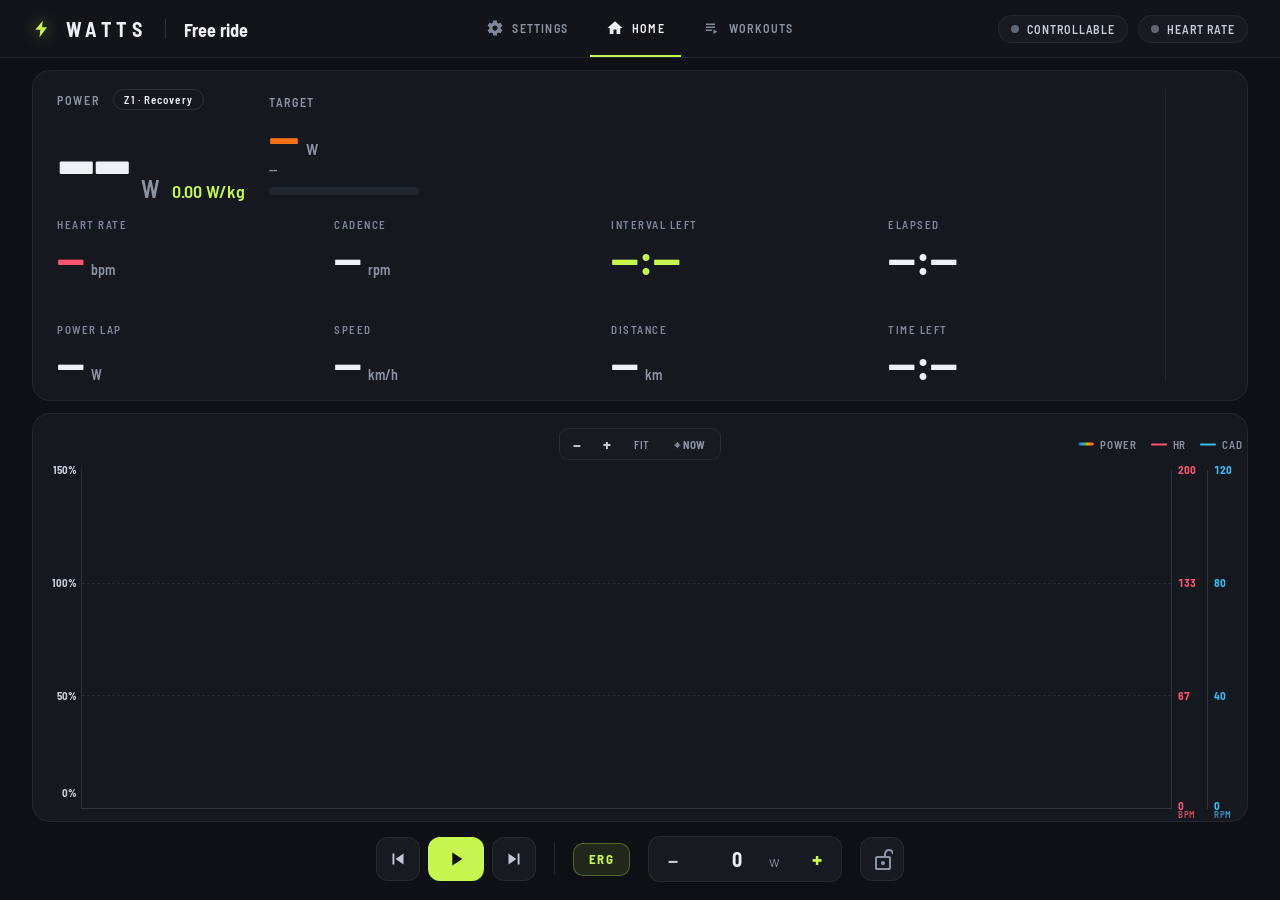
==== commit 62176780: "save progress" ====
--- a/src/index.html
+++ b/src/index.html
@@ -136,7 +136,12 @@
                             <!-- WORKOUT PROFILE -->
                             <div class="watts-panel watts-profile">
                                 <div class="watts-profile--head">
-                                    <span class="watts-label">Workout Profile</span>
+                                    <div class="watts-zoom">
+                                        <div id="profile-zoom-out" class="watts-zoom--btn" title="Zoom out">−</div>
+                                        <div id="profile-zoom-in" class="watts-zoom--btn" title="Zoom in">+</div>
+                                        <div id="profile-zoom-fit" class="watts-zoom--btn watts-zoom--txt" title="Zoom to fit">FIT</div>
+                                        <div id="profile-zoom-now" class="watts-zoom--btn watts-zoom--now" title="Scroll to current position">⌖ NOW</div>
+                                    </div>
                                     <div class="watts-legend">
                                         <span class="watts-legend--item"><span class="watts-legend--sw watts-legend--pow"></span>POWER</span>
                                         <span class="watts-legend--item"><span class="watts-legend--sw watts-legend--hr"></span>HR</span>
--- a/src/css/flux.css
+++ b/src/css/flux.css
@@ -4107,17 +4107,47 @@
 }
 .watts-gauge--value {
     position: absolute;
-    left: 16px; bottom: 0;
-    transform: translateY(50%);
+    left: 22px; bottom: 0;
+    transform: translateY(calc(50% - 2px));
     font: 700 12px/1 var(--watts-ssb);
     color: var(--watts-text);
     white-space: nowrap;
 }
 
 /* --- Workout profile card --- */
-.watts-profile { padding: 14px 8px 12px; margin: 0; flex: 1 1 auto; min-height: 96px; display: flex; flex-direction: column; }
-.watts-profile--head { display: flex; align-items: center; justify-content: space-between; gap: 16px; margin-bottom: 10px; flex-wrap: wrap; flex: 0 0 auto; }
-.watts-legend { display: flex; align-items: center; gap: 14px; }
+.watts-profile { padding: 14px 4px 12px; margin: 0; flex: 1 1 auto; min-height: 96px; display: flex; flex-direction: column; }
+.watts-profile--head { position: relative; display: flex; align-items: center; justify-content: center; gap: 16px; margin-bottom: 10px; flex: 0 0 auto; }
+.watts-legend { display: flex; align-items: center; gap: 14px; position: absolute; right: 0; top: 50%; transform: translateY(-50%); }
+/* Centred zoom / navigation controls above the plot. */
+.watts-zoom {
+    display: flex; align-items: center; gap: 2px;
+    background: #171a21;
+    border: 1px solid rgba(255,255,255,.07);
+    border-radius: 9px;
+    padding: 3px;
+}
+.watts-zoom--btn {
+    height: 24px; min-width: 28px;
+    display: grid; place-items: center;
+    padding: 0;
+    border-radius: 6px;
+    color: var(--watts-text-2, #c4cbd6);
+    font: 700 17px/1 var(--watts-ssb);
+    cursor: pointer;
+    user-select: none;
+    transition: background .12s ease;
+}
+.watts-zoom--btn:hover { background: rgba(255,255,255,.06); }
+.watts-zoom--txt { padding: 0 11px; color: var(--watts-text-mut, #8b93a3); font: 600 11px/1 var(--watts-ssb); letter-spacing: .06em; }
+.watts-zoom--now { padding: 0 11px; gap: 5px; color: var(--watts-text-mut, #8b93a3); font: 700 11px/1 var(--watts-ssb); letter-spacing: .06em; }
+/* Highlighted only while actively following the current position. */
+.watts-zoom--now.is-active { background: rgba(200,246,81,.12); color: var(--watts-accent, #c8f651); }
+.watts-zoom--now.is-active:hover { background: rgba(200,246,81,.20); }
+/* Dimmed and inert when zoomed all the way out (nothing to follow). */
+.watts-zoom--now.is-disabled { opacity: .4; cursor: default; }
+.watts-zoom--now.is-disabled:hover { background: transparent; }
+/* When zoomed in, the plot becomes a horizontal scroll viewport. */
+#graph-workout.watts-profile--plot.is-zoomed { overflow-x: auto; overflow-y: hidden; }
 .watts-legend--item {
     display: flex; align-items: center; gap: 6px;
     font: 600 11px/1 var(--watts-ssb);
@@ -4129,10 +4159,10 @@
 .watts-legend--hr  { background: #ff5470; height: 2px; }
 .watts-legend--cad { background: #38bdf8; height: 2px; }
 .watts-profile--body { display: flex; align-items: stretch; flex: 1 1 auto; min-height: 0; }
-.watts-profile--axis { position: relative; width: 60px; flex: 0 0 auto; height: auto; }
+.watts-profile--axis { position: relative; width: 44px; flex: 0 0 auto; height: auto; }
 .watts-profile--axis span {
     position: absolute;
-    right: 8px;
+    right: 4px;
     font: 700 11px/1 var(--watts-ssb);
     color: var(--watts-text-2);
 }
@@ -4154,10 +4184,10 @@
 .watts-profile--axis-pow span i:empty::after,
 .watts-profile--axis-pow span i[data-empty]::after { content: ""; }
 /* Right-hand axes: HR (bpm) and cadence (rpm) reference scales. */
-.watts-profile--axis-r { width: 44px; border-left: 1px solid rgba(255,255,255,.12); }
+.watts-profile--axis-r { width: 36px; border-left: 1px solid rgba(255,255,255,.12); }
 .watts-profile--axis-r span {
     right: auto;
-    left: 8px;
+    left: 6px;
     font: 700 11px/1 var(--watts-ssb);
     font-variant-numeric: tabular-nums;
 }
@@ -4165,8 +4195,8 @@
 .watts-profile--axis-cad span { color: #38bdf8; }
 .watts-axis-unit {
     position: absolute;
-    left: 8px;
-    bottom: -16px;
+    left: 6px;
+    bottom: -10px;
     font: 600 9px/1 var(--watts-ssb);
     font-style: normal;
     letter-spacing: .06em;
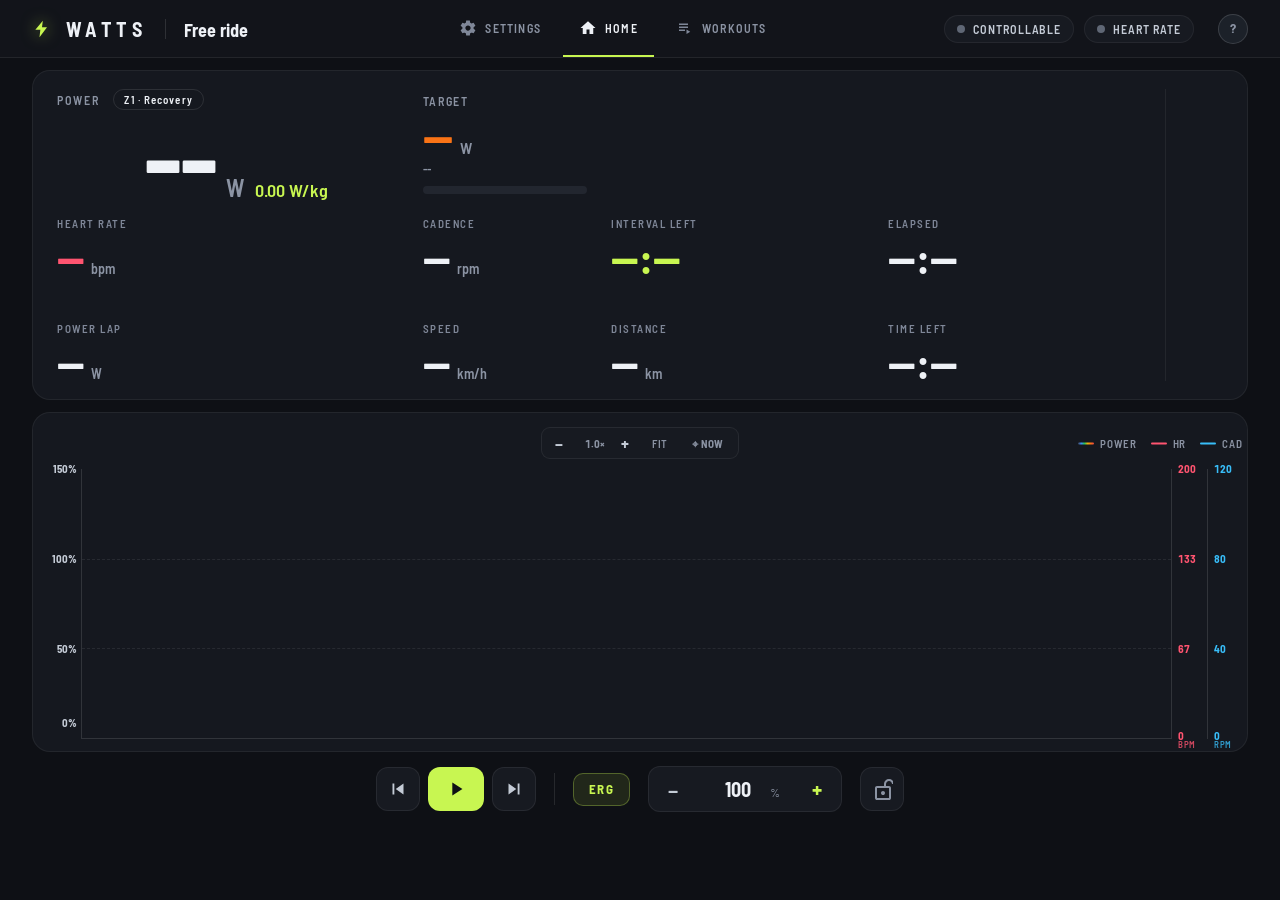
==== commit 778d9b73: "part way through" ====
--- a/src/index.html
+++ b/src/index.html
@@ -18,6 +18,9 @@
         <link href="https://fonts.googleapis.com/css2?family=Roboto:wght@400;700&display=swap" rel="stylesheet">
         <link href="https://fonts.googleapis.com/css2?family=Barlow:wght@400;500;600;700&family=Barlow+Semi+Condensed:wght@500;600;700&display=swap" rel="stylesheet">
         <link href="css/flux.css" rel="stylesheet"/>
+        <link href="css/watts-settings.css" rel="stylesheet"/>
+        <link href="css/watts-workouts.css" rel="stylesheet"/>
+        <link href="css/watts-editor.css" rel="stylesheet"/>
         <link rel="manifest" href="./manifest.webmanifest">
     </head>
 
@@ -138,6 +141,7 @@
                                 <div class="watts-profile--head">
                                     <div class="watts-zoom">
                                         <div id="profile-zoom-out" class="watts-zoom--btn" title="Zoom out">−</div>
+                                        <div id="profile-zoom-value" class="watts-zoom--value">1.0×</div>
                                         <div id="profile-zoom-in" class="watts-zoom--btn" title="Zoom in">+</div>
                                         <div id="profile-zoom-fit" class="watts-zoom--btn watts-zoom--txt" title="Zoom to fit">FIT</div>
                                         <div id="profile-zoom-now" class="watts-zoom--btn watts-zoom--now" title="Scroll to current position">⌖ NOW</div>
@@ -156,7 +160,7 @@
                                         <span style="bottom:-2px;"><b>0%</b><i></i></span>
                                     </div>
                                     <div id="graph-workout" class="graph watts-profile--plot">
-                                        <auto-start-counter class="watts-autostart">3</auto-start-counter>
+                                        <pedal-to-start class="watts-pedalhint">Pedal to start</pedal-to-start>
                                         <workout-graph class="workout--graph-cont" prop="workout" metric="ftp"></workout-graph>
                                     </div>
                                     <div class="watts-profile--axis watts-profile--axis-r watts-profile--axis-hr">
@@ -203,18 +207,19 @@
 
                                 <div class="watts-erg-label">ERG</div>
 
-                                <power-target-control id="power-control-btn" class="watts-stepper">
-                                    <button id="power-target-dec" class="watts-stepper--btn">−</button>
+                                <workout-intensity-control id="workout-intensity-btn" class="watts-stepper" title="Workout intensity">
+                                    <button id="workout-intensity-dec" class="watts-stepper--btn">−</button>
                                     <div class="watts-stepper--value-cont">
-                                        <input id="power-target-input"
+                                        <input id="workout-intensity-input"
                                                class="watts-stepper--value"
                                                type="number"
-                                               value="0"
+                                               min="25" max="200" step="1"
+                                               value="100"
                                                autocomplete="off"/>
-                                        <span class="watts-stepper--unit">W</span>
-                                    </div>
-                                    <button id="power-target-inc" class="watts-stepper--btn watts-stepper--inc">+</button>
-                                </power-target-control>
+                                        <span class="watts-stepper--unit">%</span>
+                                    </div>
+                                    <button id="workout-intensity-inc" class="watts-stepper--btn watts-stepper--inc">+</button>
+                                </workout-intensity-control>
 
                                 <mode-lock-toggle class="watts-lock">
                                     <svg class="mode-lock--toggle--icon" width="22" height="22">
@@ -228,74 +233,88 @@
             </div> <!-- end page-home -->
 
             <div id="workouts-page" class="page" page="workouts">
-                <div class="library--switch--group">
-                    <navigation-action
-                        id="link--workouts-workouts"
-                        class="library--switch--heading active"
-                        action="workouts:workouts"
-                        topic=":nav"
-                    >Workouts
-                    </navigation-action>
-                    <navigation-action
-                        id="link--workouts-editor"
-                        class="library--switch--heading"
-                        action="workouts:editor"
-                        topic=":nav"
-                    >Editor
-                    </navigation-action>
-                </div>
-                <!-- graphical workout designer (the Editor sub-tab) -->
-                <workout-designer id="view--workouts-editor" class="sub-tab"></workout-designer>
-
-                <!-- workout-list -->
-                <div id="view--workouts-workouts" class="workout-list sub-tab active">
-
-                    <!-- my workouts -->
-                    <details class="list--sub-section list--collapsible" open>
-                        <summary class="list--sub-heading">My workouts</summary>
-                        <div class="user-workouts">
-                            <workout-list class="workout-list list" filter="user" prop="workouts" metric="ftp">
-                            </workout-list>
+                <div class="watts-workouts">
+
+                    <!-- library tab bar: My Workouts | Default | Completed | Editor -->
+                    <nav class="watts-wtabs" aria-label="Workout library">
+                        <navigation-action
+                            id="link--workouts-workouts"
+                            class="watts-wtab active"
+                            action="workouts:workouts"
+                            topic=":nav">My Workouts</navigation-action>
+                        <navigation-action
+                            id="link--workouts-default"
+                            class="watts-wtab"
+                            action="workouts:default"
+                            topic=":nav">Default</navigation-action>
+                        <navigation-action
+                            id="link--workouts-completed"
+                            class="watts-wtab"
+                            action="workouts:completed"
+                            topic=":nav">Completed</navigation-action>
+                        <navigation-action
+                            id="link--workouts-editor"
+                            class="watts-wtab"
+                            action="workouts:editor"
+                            topic=":nav">Editor</navigation-action>
+                    </nav>
+
+                    <!-- graphical workout designer (the Editor sub-tab) -->
+                    <workout-designer id="view--workouts-editor" class="sub-tab"></workout-designer>
+
+                    <!-- My Workouts -->
+                    <div id="view--workouts-workouts" class="sub-tab active watts-wsection">
+                        <header class="watts-wsection--head">
+                            <div>
+                                <h1 class="watts-wsection--title">My Workouts</h1>
+                                <p class="watts-wsection--sub">Your saved sessions. Load a file or build one in the Editor.</p>
+                            </div>
+                            <div class="watts-wsection--actions">
+                                <label class="watts-btn watts-btn--accent" for="workout-file">Load Workout
+                                    <input is="workout-upload"
+                                           id="workout-file"
+                                           class="watts-file-input"
+                                           name="workout-file"
+                                           type="file"
+                                           accept=".zwo,.fit"
+                                           multiple
+                                           value="" />
+                                </label>
+                                <navigation-action
+                                    class="watts-btn watts-btn--chip"
+                                    action="workouts:editor"
+                                    topic=":nav">New in Editor</navigation-action>
+                            </div>
+                        </header>
+                        <p class="watts-wsection--note">Accepts <b>.zwo</b> workouts and <b>.fit</b> course files.</p>
+                        <workout-list class="watts-wlist" filter="user" prop="workouts" metric="ftp">
+                        </workout-list>
+                    </div>
+
+                    <!-- Default workouts (read-only) -->
+                    <div id="view--workouts-default" class="sub-tab watts-wsection">
+                        <h1 class="watts-wsection--title">Default Workouts</h1>
+                        <workout-list class="watts-wlist" filter="default" prop="workouts" metric="ftp">
+                        </workout-list>
+                    </div>
+
+                    <!-- Completed workouts (recorded activities) -->
+                    <div id="view--workouts-completed" class="sub-tab watts-wsection">
+                        <h1 class="watts-wsection--title">Completed Workouts</h1>
+                        <p class="watts-wsection--sub watts-wsection--sub-solo">Your ride history and saved activities.</p>
+                        <div class="watts-alist--head">
+                            <div>Workout</div>
+                            <div>Duration</div>
+                            <div>Avg Power</div>
+                            <div>NP · TSS</div>
+                            <div>Avg HR</div>
+                            <div></div>
                         </div>
-                    </details>
-
-                    <!-- default workouts (read-only) -->
-                    <details class="list--sub-section list--collapsible" open>
-                        <summary class="list--sub-heading">Default workouts</summary>
-                        <div class="buildin-workouts">
-                            <workout-list class="workout-list list" filter="default" prop="workouts" metric="ftp">
-                            </workout-list>
-                        </div>
-                    </details>
-
-                    <!-- activities -->
-                    <details class="list--sub-section list--collapsible" open>
-                        <summary class="list--sub-heading">Activities</summary>
-                        <activity-list class="activity--list">
+                        <activity-list class="watts-alist">
                         </activity-list>
-                    </details>
-
-                    <div class="workout-loader">
-                        <h2 class="page--heading">Load workout:</h2>
-                        <div class="file-btn">
-                            <input is="workout-upload"
-                                   id="workout-file"
-                                   class="file-btn-native"
-                                   name="workout-file"
-                                   type="file"
-                                   accept=".zwo,.fit"
-                                   multiple
-                                   value="" />
-
-                        </div>
-
-                        <div class="workout-loader--note">
-                            <p class="p">You can load a .zwo workout or a .fit Course file.</p>
-                            <p>NOTE: .fit workouts and gpx files are currently NOT supported.</p>
-                        </div>
                     </div>
-                    <br/><br/><br/>
-                </div> <!-- workout-list -->
+
+                </div> <!-- end watts-workouts -->
             </div>
 
             <div id="settings-page" class="page" page="settings">
@@ -316,862 +335,680 @@
                         </div> <!-- end device-request--controls -->
                     </div> <!-- end device-request--wrapper -->
                 </ant-device-request> <!-- end ant-device-request -->
-                <header class="page--header header--tab--group">
+                <div class="watts-set">
+                <header class="watts-set--tabs">
                     <navigation-action
                         id="link--settings-settings"
-                        class="library--switch--heading active"
-                        action="settings:settings" topic=":nav">Settings
+                        class="watts-set--tab active"
+                        action="settings:settings" topic=":nav">Trainer
                     </navigation-action>
                     <navigation-action
                         id="link--settings-profile"
-                        class="library--switch--heading"
-                        action="settings:profile" topic=":nav">Profile
+                        class="watts-set--tab"
+                        action="settings:profile" topic=":nav">Account
                     </navigation-action>
                 </header>
-                <!-- profile--sub-tab -->
+                <!-- profile--sub-tab (Account) -->
                 <div id="view--settings-profile" class="sub-tab">
-                    <!-- auth -->
-                    <div class="auth">
-                        <auth-forms>
-                            <div id="password--forms" class="active">
-                                <form id="register--form" class="register--form">
-                                    <h2 class="form--header">Register</h2>
-                                    <div>
-                                        <input id="register--email--input"
-                                            class="input"
-                                            name="email"
-                                            type="email"
-                                            placeholder="Email"
-                                            value=""
-                                            required
-                                        />
-                                    </div>
-                                    <div>
-                                        <input id="register--password--input"
-                                            class="input"
-                                            name="password"
-                                            type="password"
-                                            pattern=".{8,64}"
-                                            title="8 characters minimum"
-                                            placeholder="Password"
-                                            value=""
-                                            required
-                                        />
-                                    </div>
-                                    <div>
-                                        <input id="register--password-confirmation--input"
-                                            class="input"
-                                            name="password_confirmation"
-                                            pattern=".{8,64}"
-                                            title="8 characters minimum"
-                                            placeholder="Confirm Password"
-                                            type="password"
-                                            value=""
-                                            required
-                                        />
-                                    </div>
-                                    <div>
+                    <div class="watts-acct">
+                        <!-- sign-in column -->
+                        <div class="auth watts-acct--signin watts-set--card watts-set--card-grad">
+                            <auth-forms>
+                                <div id="password--forms" class="active">
+                                    <form id="login--form" class="login--form active">
+                                        <h2 class="watts-set--eyebrow">Sign in to WATTS</h2>
+                                        <p class="watts-acct--sub">Sync your FTP, workouts and ride history across devices.</p>
+                                        <div class="watts-field">
+                                            <label class="watts-field--label" for="login--email--input">Email</label>
+                                            <input id="login--email--input"
+                                                class="input"
+                                                name="email"
+                                                type="email"
+                                                placeholder="you@example.com"
+                                                value=""
+                                                required
+                                            />
+                                        </div>
+                                        <div class="watts-field">
+                                            <div class="watts-field--row">
+                                                <label class="watts-field--label" for="login--password--input">Password</label>
+                                                <view-action action=":password:forgot" topic=":auth">
+                                                    <span class="watts-acct--link">Forgot?</span>
+                                                </view-action>
+                                            </div>
+                                            <input id="login--password--input"
+                                                class="input"
+                                                name="password"
+                                                type="Password"
+                                                pattern=".{8,64}"
+                                                title="8 characters minimum"
+                                                placeholder="••••••••"
+                                                value=""
+                                                required
+                                            />
+                                        </div>
+                                        <button id="login--submit"
+                                                class="watts-btn-accent"
+                                                type="submit">Sign In</button>
+                                        <div class="watts-acct--alt">New here?
+                                            <view-action action=":password:register" topic=":auth">
+                                                <span class="watts-acct--link">Create an account</span>
+                                            </view-action>
+                                        </div>
+                                    </form>
+                                    <form id="register--form" class="register--form">
+                                        <h2 class="watts-set--eyebrow">Create your WATTS account</h2>
+                                        <p class="watts-acct--sub">Your FTP, workouts and history — on every device.</p>
+                                        <div class="watts-field">
+                                            <label class="watts-field--label" for="register--email--input">Email</label>
+                                            <input id="register--email--input"
+                                                class="input"
+                                                name="email"
+                                                type="email"
+                                                placeholder="you@example.com"
+                                                value=""
+                                                required
+                                            />
+                                        </div>
+                                        <div class="watts-field">
+                                            <label class="watts-field--label" for="register--password--input">Password</label>
+                                            <input id="register--password--input"
+                                                class="input"
+                                                name="password"
+                                                type="password"
+                                                pattern=".{8,64}"
+                                                title="8 characters minimum"
+                                                placeholder="8 characters minimum"
+                                                value=""
+                                                required
+                                            />
+                                        </div>
+                                        <div class="watts-field">
+                                            <label class="watts-field--label" for="register--password-confirmation--input">Confirm password</label>
+                                            <input id="register--password-confirmation--input"
+                                                class="input"
+                                                name="password_confirmation"
+                                                pattern=".{8,64}"
+                                                title="8 characters minimum"
+                                                placeholder="Repeat password"
+                                                type="password"
+                                                value=""
+                                                required
+                                            />
+                                        </div>
                                         <input class="input" name="username" type="text" value="" placeholder="Username" autocomplete="off" />
-                                    </div>
-                                    <div class="form--submit--section">
                                         <button id="register--submit"
-                                                class="btn"
-                                                type="submit">Register</button>
-
-                                        <view-action action=":password:login" topic=":auth">
-                                            <div class="tab--button"
-                                                    index="1">Login instead</div>
-                                        </view-action>
-                                    </div>
-                                </form>
-                                <form id="login--form" class="login--form active">
-                                    <h2 class="form--header">Login</h2>
-                                    <div>
-                                        <input id="login--email--input"
-                                            class="input"
-                                            name="email"
-                                            type="email"
-                                            placeholder="Email"
-                                            value=""
-                                            required
-                                        />
-                                    </div>
-                                    <div>
-                                        <input id="login--password--input"
-                                            class="input"
-                                            name="password"
-                                            type="Password"
-                                            pattern=".{8,64}"
-                                            title="8 characters minimum"
-                                            placeholder="Password"
-                                            value=""
-                                            required
-                                        />
-                                    </div>
-                                    <div class="form--submit--section">
-                                        <button id="login--submit"
-                                                class="btn"
-                                                type="submit">Login</button>
-
-                                        <view-action action=":password:register" topic=":auth">
-                                            <div class="tab--button">Register</div>
-                                        </view-action>
-                                        <view-action action=":password:forgot" topic=":auth">
-                                            <div class="tab--button">Forgot</div>
-                                        </view-action>
-                                    </div>
-                                </form>
-                                <form id="forgot--form" class="forgot--form">
-                                    <h2 class="form--header">Forgot</h2>
-                                    <div>
-                                        <input id="forgot--email--input"
-                                            class="input"
-                                            name="email"
-                                            type="email"
-                                            placeholder="Email"
-                                            value=""
-                                            required
-                                        />
-                                    </div>
-                                    <div class="form--submit--section">
+                                                class="watts-btn-accent"
+                                                type="submit">Create Account</button>
+                                        <div class="watts-acct--alt">Already have an account?
+                                            <view-action action=":password:login" topic=":auth">
+                                                <span class="watts-acct--link">Sign in</span>
+                                            </view-action>
+                                        </div>
+                                    </form>
+                                    <form id="forgot--form" class="forgot--form">
+                                        <h2 class="watts-set--eyebrow">Reset password</h2>
+                                        <p class="watts-acct--sub">We'll email you a link to reset your password.</p>
+                                        <div class="watts-field">
+                                            <label class="watts-field--label" for="forgot--email--input">Email</label>
+                                            <input id="forgot--email--input"
+                                                class="input"
+                                                name="email"
+                                                type="email"
+                                                placeholder="you@example.com"
+                                                value=""
+                                                required
+                                            />
+                                        </div>
                                         <button id="forgot--submit"
-                                                class="btn"
-                                                type="submit">Forgot</button>
-                                        <view-action action=":password:login" topic=":auth">
-                                            <div class="tab--button">Login instead</div>
-                                        </view-action>
-                                    </div>
-                                    <div id="forgot--msg"></div>
-                                </form>
-                                <form id="reset--form" class="reset--form">
-                                    <h2 class="form--header">Reset</h2>
-                                    <div>
-                                        <input id="reset--password--input"
-                                            class="input"
-                                            name="password"
-                                            type="password"
-                                            pattern=".{8,64}"
-                                            title="8 characters minimum"
-                                            placeholder="Password"
-                                            value=""
-                                            required
-                                        />
-                                    </div>
-                                    <div>
-                                        <input id="reset--password-confirmation--input"
-                                            class="input"
-                                            name="password_confirmation"
-                                            pattern=".{8,64}"
-                                            title="8 characters minimum"
-                                            placeholder="Confirm Password"
-                                            type="password"
-                                            value=""
-                                            required
-                                        />
-                                    </div>
-                                    <div class="form--submit--section">
+                                                class="watts-btn-accent"
+                                                type="submit">Send Reset Link</button>
+                                        <div id="forgot--msg" class="watts-acct--msg"></div>
+                                        <div class="watts-acct--alt">
+                                            <view-action action=":password:login" topic=":auth">
+                                                <span class="watts-acct--link">Back to sign in</span>
+                                            </view-action>
+                                        </div>
+                                    </form>
+                                    <form id="reset--form" class="reset--form">
+                                        <h2 class="watts-set--eyebrow">Choose a new password</h2>
+                                        <div class="watts-field">
+                                            <label class="watts-field--label" for="reset--password--input">New password</label>
+                                            <input id="reset--password--input"
+                                                class="input"
+                                                name="password"
+                                                type="password"
+                                                pattern=".{8,64}"
+                                                title="8 characters minimum"
+                                                placeholder="8 characters minimum"
+                                                value=""
+                                                required
+                                            />
+                                        </div>
+                                        <div class="watts-field">
+                                            <label class="watts-field--label" for="reset--password-confirmation--input">Confirm password</label>
+                                            <input id="reset--password-confirmation--input"
+                                                class="input"
+                                                name="password_confirmation"
+                                                pattern=".{8,64}"
+                                                title="8 characters minimum"
+                                                placeholder="Repeat password"
+                                                type="password"
+                                                value=""
+                                                required
+                                            />
+                                        </div>
                                         <button id="reset--submit"
-                                                class="btn"
-                                                type="submit">Reset</button>
-                                        <view-action action=":password:login" topic=":auth">
-                                            <div class="tab--button">Login instead</div>
-                                        </view-action>
-                                    </div>
-                                </form>
-                                <!-- turnstile -->
-                                <div
-                                    id="cf-turnstile-container"
-                                    class="cf-turnstile"
-                                >
-                                </div> <!-- END turnstile -->
-                            </div> <!-- END password--forms -->
-                            <div id="auth-error--section" class="error">
-                            </div>
-                        </auth-forms>
-                    </div><!-- END auth -->
-
-                    <!-- profile -->
-                    <div id="profile" class="profile">
-                        <div>
-                            <button id="logout--button"
-                                    class="btn"
-                                    type="button">Logout</button>
-
+                                                class="watts-btn-accent"
+                                                type="submit">Reset Password</button>
+                                        <div class="watts-acct--alt">
+                                            <view-action action=":password:login" topic=":auth">
+                                                <span class="watts-acct--link">Back to sign in</span>
+                                            </view-action>
+                                        </div>
+                                    </form>
+                                    <!-- turnstile -->
+                                    <div
+                                        id="cf-turnstile-container"
+                                        class="cf-turnstile"
+                                    >
+                                    </div> <!-- END turnstile -->
+                                </div> <!-- END password--forms -->
+                                <div id="auth-error--section" class="error">
+                                </div>
+                            </auth-forms>
+                        </div><!-- END sign-in column -->
+
+                        <!-- benefits + status column -->
+                        <div class="watts-acct--right">
+                            <div class="watts-set--card watts-why">
+                                <h2 class="watts-set--eyebrow">Why sign in</h2>
+                                <div class="watts-why--list">
+                                    <div class="watts-why--item">
+                                        <span class="watts-why--icon">↻</span>
+                                        <div>
+                                            <div class="watts-why--title">Cloud sync</div>
+                                            <div class="watts-why--desc">Workouts and settings follow you to any device.</div>
+                                        </div>
+                                    </div>
+                                    <div class="watts-why--item">
+                                        <span class="watts-why--icon">↥</span>
+                                        <div>
+                                            <div class="watts-why--title">Auto-upload activities</div>
+                                            <div class="watts-why--desc">Completed rides export to Strava &amp; intervals.icu.</div>
+                                        </div>
+                                    </div>
+                                    <div class="watts-why--item">
+                                        <span class="watts-why--icon">◷</span>
+                                        <div>
+                                            <div class="watts-why--title">Training history</div>
+                                            <div class="watts-why--desc">Track FTP progression and load over time.</div>
+                                        </div>
+                                    </div>
+                                </div>
+                            </div>
+                            <!-- guest status (hidden once #profile goes active) -->
+                            <div class="watts-set--card watts-guest-card">
+                                <div class="watts-guest--avatar">?</div>
+                                <div>
+                                    <div class="watts-guest--title">Not signed in</div>
+                                    <div class="watts-guest--desc">Riding as a guest — data stays on this device.</div>
+                                </div>
+                            </div>
+                            <!-- profile: auth-forms marks this .active when signed in -->
+                            <div id="profile" class="profile">
+                                <div class="watts-set--card watts-signedin-card">
+                                    <div class="watts-guest--avatar signedin">✓</div>
+                                    <div class="watts-signedin--body">
+                                        <div class="watts-guest--title">Signed in</div>
+                                        <div class="watts-guest--desc">Your rides and settings sync to your account.</div>
+                                    </div>
+                                    <button id="logout--button"
+                                            class="watts-btn-chip"
+                                            type="button">Logout</button>
+                                </div>
+                                <div class="watts-set--card watts-connections">
+                                    <h2 class="watts-set--eyebrow">Connections</h2>
+                                    <o-auth>
+                                        <div class="watts-conn--row intervals">
+                                            <svg class="watts-conn--icon">
+                                                <use href="#icon--intervals"></use>
+                                            </svg>
+                                            <h3 class="watts-conn--name">Intervals.icu</h3>
+                                            <view-action action=":intervals:switch"
+                                                         topic=":oauth">
+                                                <div
+                                                    id="intervals--connect--button"
+                                                    class="watts-btn-chip">
+                                                   Connect
+                                                </div>
+                                            </view-action>
+                                        </div>
+                                        <div class="watts-conn--row strava">
+                                            <img class="watts-conn--logo"
+                                                 alt="Powered by Strava"
+                                                 src="./images/connections/powered-by-strava-logo.svg" />
+                                            <view-action action=":strava:switch"
+                                                         topic=":oauth">
+                                                <div
+                                                    id="strava--connect--button"
+                                                    class="watts-btn-chip">
+                                                    Connect
+                                                </div>
+                                            </view-action>
+                                        </div>
+                                        <div class="watts-conn--row garmin">
+                                            <img class="watts-conn--icon" alt="GC" src="images/connections/garmin-connect.png"/>
+                                            <h3 class="watts-conn--name">Garmin</h3>
+                                            <a class="watts-btn-chip"
+                                               href="https://connect.garmin.com/modern/import-data"
+                                               target="_blank">Import</a>
+                                        </div>
+                                    </o-auth>
+                                </div> <!-- end connections -->
+                            </div> <!-- end profile -->
+                        </div> <!-- end watts-acct--right -->
+                    </div> <!-- end watts-acct -->
+                </div> <!-- end profile--sub-tab -->
+
+                <!-- settings--sub-tab (Trainer) -->
+                <div id="view--settings-settings" class="sub-tab active">
+                    <div class="watts-set--toprow">
+                        <!-- Rider Profile -->
+                        <div class="watts-set--card watts-set--card-grad watts-rider">
+                            <h2 class="watts-set--eyebrow">Rider Profile</h2>
+                            <div class="watts-rider--row">
+                                <div id="ftp-settings" class="watts-rider--metric">
+                                    <div class="watts-rider--head">
+                                        <span class="watts-rider--label">FTP</span>
+                                        <label for="ftp-value" class="watts-edit-btn" title="Edit FTP">✎</label>
+                                    </div>
+                                    <input is="int-input"
+                                        id="ftp-value"
+                                        class="watts-rider--input accent"
+                                        name="ftp-value"
+                                        type="number"
+                                        value="200"
+                                        prop="ftp"
+                                        effect="ftp-set" />
+                                    <span class="watts-rider--unit">W</span>
+                                </div>
+                                <div class="watts-rider--div"></div>
+                                <div id="weight-settings" class="watts-rider--metric">
+                                    <div class="watts-rider--head">
+                                        <span class="watts-rider--label">Weight</span>
+                                        <label for="weight-value" class="watts-edit-btn" title="Edit weight">✎</label>
+                                    </div>
+                                    <input is="weight-input"
+                                        id="weight-value"
+                                        class="watts-rider--input"
+                                        name="weight-value"
+                                        type="number"
+                                        value="75"
+                                        prop="weight"
+                                        effect="weight-set" />
+                                    <span id="weight-label" class="watts-rider--unit">
+                                        <measurement-unit type="weight">kg</measurement-unit>
+                                    </span>
+                                </div>
+                                <div class="watts-rider--div"></div>
+                                <div class="watts-rider--metric">
+                                    <div class="watts-rider--head">
+                                        <span class="watts-rider--label">FTP / kg</span>
+                                    </div>
+                                    <ftp-per-kg class="watts-rider--value">--</ftp-per-kg>
+                                    <span class="watts-rider--unit">W/kg</span>
+                                </div>
+                            </div>
                         </div>
-                        <div class="list--sub-section app-connections">
-                            <o-auth>
-                                <div class="list--row--outer">
-                                    <div class="list--row--inner list--heading--cont">
-                                        <h2 class="list--sub-heading">Connections</h2>
-                                    </div>
-                                </div>
-                                <div class="list--row--outer">
-                                    <div class="app-connection icon list--row--inner intervals">
-                                        <svg class="app-connection--icon">
-                                            <use href="#icon--intervals"></use>
-                                        </svg>
-                                        <h3 class="app-connection--heading">Intervals.icu</h3>
-
-                                        <view-action action=":intervals:switch"
-                                                     topic=":oauth">
-                                            <div
-                                                id="intervals--connect--button"
-                                                class="app-connection--button">
-                                               Connect
-                                            </div>
-                                        </view-action>
-                                    </div>
-                                </div>
-                                <!-- <div class="list--row--outer">
-                                     <div class="app-connection icon list--row--inner tp">
-                                     <div class="tp-logo">TP</div>
-                                     <h3 class="app-connection--heading">TrainingPeaks</h3>
-                                     <view-action action=":trainingPeaks:switch"
-                                     topic=":oauth">
-                                     <div
-                                     id="tp--connect--button"
-                                     class="app-connection--button">
-                                     Connect
-                                     </div>
-                                     </view-action>
-                                     </div>
-                                     </div> -->
-                                <div class="list--row--outer strava">
-                                    <div class="list--row--inner app-connection logo">
-                                        <!-- <img class="app-connection--logo"
-                                             alt=""
-                                             src="./images/connections/btn_strava_connectwith_orange.svg" /> -->
-                                        <img class="app-connection--logo"
-                                             alt=""
-                                             src="./images/connections/powered-by-strava-logo.svg" />
-                                        <view-action action=":strava:switch"
-                                                     topic=":oauth">
-                                            <div
-                                                id="strava--connect--button"
-                                                class="app-connection--button">
-                                                Connect
-                                            </div>
-                                        </view-action>
-                                    </div>
-                                </div>
-
-
-
-                                <div class="list--row--outer">
-                                    <div class="app-connection icon list--row--inner">
-                                        <img class="app-connection--icon" alt="GC" src="images/connections/garmin-connect.png"/>
-                                        <h3 class="app-connection--heading">Garmin</h3>
-                                        <a class="app-connection--button app-connection--link a"
-                                           href="https://connect.garmin.com/modern/import-data"
-                                           target="_blank">Import</a>
-                                    </div>
-                                </div>
-                            </o-auth>
-                        </div> <!-- end connections -->
-                    </div> <!-- end profile -->
-
-                </div> <!-- end profile--sub-tab -->
-
-                <!-- settings--sub-tab -->
-                <div id="view--settings-settings" class="sub-tab active">
-                    <div class="settings-tiles--cont">
-                        <div id="ftp-settings" class="settings-tile">
-                            <label for="ftp-value" class="settings-tile--label">FTP</label>
-                            <input is="int-input"
-                                id="ftp-value"
-                                class="settings-tile--input"
-                                name="ftp-value"
-                                type="number"
-                                value="200"
-                                prop="ftp"
-                                effect="ftp-set" />
-                            <button is="set-button"
-                                    id="ftp-btn"
-                                    class="settings-tile--btn flat-btn"
-                                    default="200"
-                                    effect="ftp-set"
-                                    prop="ftp">Set</button>
+                        <!-- Options -->
+                        <div class="watts-set--card watts-options">
+                            <h2 class="watts-set--eyebrow">Options</h2>
+                            <div class="watts-option">
+                                <span class="watts-option--name">Units</span>
+                                <units-switch></units-switch>
+                            </div>
+                            <div class="watts-option">
+                                <span class="watts-option--name">Sound</span>
+                                <volume-slider></volume-slider>
+                            </div>
+                            <div class="watts-option">
+                                <span class="watts-option--name">Lock controls by default</span>
+                                <lock-default-toggle></lock-default-toggle>
+                            </div>
+                            <div class="watts-option">
+                                <span class="watts-option--name">Auto start on pedal</span>
+                                <source-toggle key="autoStart"></source-toggle>
+                            </div>
+                            <div class="watts-option">
+                                <span class="watts-option--name">Auto pause on coast</span>
+                                <source-toggle key="autoPause"></source-toggle>
+                            </div>
+                            <div class="watts-option">
+                                <span class="watts-option--name">Simulation source</span>
+                                <virtual-state-source class="watts-btn-chip">power</virtual-state-source>
+                            </div>
                         </div>
-                        <div id="weight-settings" class="settings-tile">
-                            <label id="weight-label" for="weight-value" class="settings-tile--label">
-                                <measurement-unit type="weight">kg</measurement-unit>
-                            </label>
-                            <input is="weight-input"
-                                id="weight-value"
-                                class="settings-tile--input"
-                                name="weight-value"
-                                type="number"
-                                value="75"
-                                prop="weight"
-                                effect="weight-set" />
-                            <button is="set-button"
-                                    id="weight-btn"
-                                    class="settings-tile--btn flat-btn"
-                                    default="75"
-                                    effect="weight-set"
-                                    prop="weight">Set</button>
-                        </div>
-                    </div>
-                    <div class="settings-btn-row">
-
-                        <dock-mode-btn class="flat-btn settings-switch-btn-cont">
-                            <div class="settings-switch-bnt">Dock</div>
-                        </dock-mode-btn>
-
-                        <button is="effect-button"
-                                id="msystem-settings"
-                                class="flat-btn settings-switch-btn-cont"
-                                effect="measurement-switch">
-                            <measurement-value id="measurement-btn"
-                                            class="settings-switch-bnt">Metric</measurement-value>
-                        </button>
-                    </div> <!-- end settings btn row -->
-
-                    <!-- protocol-settings -->
-                    <!-- <div class="protocol-settings settings-btn-row">
-                         <div class="protocol-btn flat-btn settings-switch-btn-cont">
-                         <svg class="protocol-btn--icon icon">
-                         <use href="#icon--bluetooth"></use>
-                         </svg>
-                         <span class="protocol-btn--label">BLE</span>
-                         </div>
-
-                         <div class="protocol-btn flat-btn settings-switch-btn-cont">
-                         <protocol-switch for="ant:driver" id="switch-controllable" class="protocol-switch ant-switch off">
-                         <svg class="protocol-btn--icon icon" xmlns="http://www.w3.org/2000/svg"
-                         height="24" viewBox="0 0 24 24" width="24">
-                         <path d="M22 9V7h-2V5c0-1.1-.9-2-2-2H4c-1.1 0-2 .9-2 2v14c0 1.1.9 2 2 2h14c1.1 0 2-.9 2-2v-2h2v-2h-2v-2h2v-2h-2V9h2zm-4 10H4V5h14v14zM6 13h5v4H6zm6-6h4v3h-4zM6 7h5v5H6zm6 4h4v6h-4z"/>
-                         <path d="M0 0h24v24H0zm0 0h24v24H0z" fill="none"/>
-                         </svg>
-                         <span class="connection-switch--label protocol-btn--label">ANT+</span>
-                         </protocol-switch>
-                         </div>
-                         </div> -->
-                    <!-- end protocol-settings -->
-
-                    <!-- controlable settings -->
-                    <div class="device-card border-top">
-                        <div class="device-card--cont">
-                            <div class="device-card--header">
-                                <div></div>
-                                <div class="device-card--header--label">Controllable</div>
-                                <div></div>
-                            </div>
-
-                            <div class="device-card--body">
-                                <div class="device-card--body--row">
-                                    <connection-switch for="ble:controllable"
-                                                    indicatorClass="connection-icon-switch--indicator"
-                                                    class="connection-icon-switch">
-
-                                        <svg class="connection-icon-switch--icon icon">
-                                            <use href="#icon--bluetooth"></use>
-                                        </svg>
-                                        <div class="connection-icon-switch--indicator off"></div>
-                                    </connection-switch>
-                                    <div class="device-card--tile name">
-                                        <h3 class="device-card--tile--header">Name</h3>
-                                        <data-view class="device-card--tile--value"
-                                                prop="ble:controllable:name">--</data-view>
-                                    </div>
-                                    <div class="device-card--tile">
-                                        <source-switch class="source-switch"
-                                                    for="power"
-                                                    use="ble:controllable">
-                                            <h3 class="device-card--tile--header">Power</h3>
-                                            <power-value class="data-view device-card--tile--value" prop="db:power1s">--</power-value>
-                                            <svg class="toggle--button">
-                                                <use class="on" href="#icon--toggle--on"></use>
-                                                <use class="off" href="#icon--toggle--off"></use>
-                                            </svg>
-
-                                        </source-switch>
-                                    </div>
-                                    <div class="device-card--tile">
-                                        <source-switch class="source-switch"
-                                                       for="cadence"
-                                                       use="ble:controllable">
-                                            <h3 class="device-card--tile--header">Cadence</h3>
-                                            <cadence-value class="data-view device-card--tile--value">--</cadence-value>
-                                            <svg class="toggle--button">
-                                                <use class="on" href="#icon--toggle--on"></use>
-                                                <use class="off" href="#icon--toggle--off"></use>
-                                            </svg>
-                                        </source-switch>
-                                    </div>
-                                    <div class="device-card--tile">
-                                        <source-switch class="source-switch"
-                                                       for="speed"
-                                                       use="ble:controllable">
-                                            <h3 class="device-card--tile--header">Speed</h3>
-                                            <speed-value class="data-view device-card--tile--value">--</speed-value>
-                                            <svg class="toggle--button">
-                                                <use class="on" href="#icon--toggle--on"></use>
-                                                <use class="off" href="#icon--toggle--off"></use>
-                                            </svg>
-                                        </source-switch>
-                                    </div>
-                                    <div class="device-card--tile">
-                                        <source-switch class="source-switch"
-                                                       for="heartRate"
-                                                       use="ble:controllable">
-                                            <h3 class="device-card--tile--header">Heart Rate</h3>
-                                            <heart-rate-value class="data-view device-card--tile--value">--</heart-rate-value>
-                                            <svg class="toggle--button">
-                                                <use class="on" href="#icon--toggle--on"></use>
-                                                <use class="off" href="#icon--toggle--off"></use>
-                                            </svg>
-                                        </source-switch>
-                                    </div>
-                                </div>
-                                <!-- end ble controllable -->
-
-                            </div>
-                        </div>
-                    </div> <!-- end controlable settings -->
-
-                    <!-- power-meter settings -->
-                    <div class="device-card">
-                        <div class="device-card--cont">
-                            <div class="device-card--header">
-                                <div></div>
-                                <div class="device-card--header--label">Power Meter</div>
+                    </div> <!-- end watts-set--toprow -->
+
+                    <h2 class="watts-set--eyebrow watts-devices--label">Connected Devices</h2>
+                    <div class="watts-devices">
+
+                        <!-- controllable -->
+                        <div class="watts-dev">
+                            <div class="watts-dev--head">
+                                <div class="watts-dev--icon">
+                                    <svg><use href="#icon--bluetooth"></use></svg>
+                                </div>
+                                <div class="watts-dev--id">
+                                    <div class="watts-dev--type">Controllable</div>
+                                    <data-view class="watts-dev--name"
+                                            prop="ble:controllable:name">No device paired</data-view>
+                                </div>
+                                <connection-switch for="ble:controllable"
+                                                class="watts-devpill"
+                                                indicatorClass="watts-devpill--ind">
+                                    <span class="watts-devpill--ind off">
+                                        <span class="watts-devpill--dot"></span>
+                                        <span class="watts-devpill--txt"></span>
+                                    </span>
+                                </connection-switch>
+                            </div>
+                            <div class="watts-dev--chips">
+                                <source-switch class="source-switch watts-chip"
+                                            for="power"
+                                            use="ble:controllable">
+                                    <span class="watts-chip--label">Power</span>
+                                    <power-value class="data-view watts-chip--value" prop="db:power1s">--</power-value>
+                                    <span class="watts-chip--off">off</span>
+                                </source-switch>
+                                <source-switch class="source-switch watts-chip"
+                                               for="cadence"
+                                               use="ble:controllable">
+                                    <span class="watts-chip--label">Cadence</span>
+                                    <cadence-value class="data-view watts-chip--value">--</cadence-value>
+                                    <span class="watts-chip--off">off</span>
+                                </source-switch>
+                                <source-switch class="source-switch watts-chip"
+                                               for="speed"
+                                               use="ble:controllable">
+                                    <span class="watts-chip--label">Speed</span>
+                                    <speed-value class="data-view watts-chip--value">--</speed-value>
+                                    <span class="watts-chip--off">off</span>
+                                </source-switch>
+                                <source-switch class="source-switch watts-chip hr"
+                                               for="heartRate"
+                                               use="ble:controllable">
+                                    <span class="watts-chip--label">Heart Rate</span>
+                                    <heart-rate-value class="data-view watts-chip--value">--</heart-rate-value>
+                                    <span class="watts-chip--off">off</span>
+                                </source-switch>
+                            </div>
+                        </div> <!-- end controllable -->
+
+                        <!-- power meter -->
+                        <div class="watts-dev">
+                            <div class="watts-dev--head">
+                                <div class="watts-dev--icon">
+                                    <svg><use href="#icon--bluetooth"></use></svg>
+                                </div>
+                                <div class="watts-dev--id">
+                                    <div class="watts-dev--type">Power Meter</div>
+                                    <data-view class="watts-dev--name"
+                                            prop="ble:powerMeter:name">No device paired</data-view>
+                                </div>
                                 <battery-level for="ble:powerMeter">
                                     <div class="battery--level"></div>
                                 </battery-level>
-                            </div>
-                            <div class="device-card--body">
-                                <div class="device-card--body--row">
-                                    <connection-switch for="ble:powerMeter"
-                                                    id="switch-power-meter"
-                                                    indicatorClass="connection-icon-switch--indicator"
-                                                    class="connection-icon-switch">
-                                        <svg class="connection-icon-switch--icon icon">
-                                            <use href="#icon--bluetooth"></use>
-                                        </svg>
-                                        <div class="connection-icon-switch--indicator off"></div>
-                                    </connection-switch>
-                                    <div class="device-card--tile">
-                                        <h3 class="device-card--tile--header">Name</h3>
-                                        <data-view class="data-view device-card--tile--value"
-                                                prop="ble:powerMeter:name">--</data-view>
-                                    </div>
-                                    <div class="device-card--tile">
-                                        <source-switch class="source-switch"
-                                                    for="power"
-                                                    use="ble:powerMeter">
-                                            <h3 class="device-card--tile--header">Power</h3>
-                                            <power-value class="data-view device-card--tile--value" prop="db:power1s">--</power-value>
-                                            <svg class="toggle--button">
-                                                <use class="on" href="#icon--toggle--on"></use>
-                                                <use class="off" href="#icon--toggle--off"></use>
-                                            </svg>
-                                        </source-switch>
-                                    </div>
-                                    <div class="device-card--tile">
-                                        <source-switch class="source-switch"
-                                                       for="cadence"
-                                                       use="ble:powerMeter">
-                                            <h3 class="device-card--tile--header">Cadence</h3>
-                                            <cadence-value class="data-view device-card--tile--value">--</cadence-value>
-                                            <svg class="toggle--button">
-                                                <use class="on" href="#icon--toggle--on"></use>
-                                                <use class="off" href="#icon--toggle--off"></use>
-                                            </svg>
-                                        </source-switch>
-                                    </div>
-                                    <div class="device-card--tile">
-                                        <source-switch class="source-switch"
-                                                       for="speed"
-                                                       use="ble:powerMeter">
-                                            <h3 class="device-card--tile--header">Speed</h3>
-                                            <speed-value class="data-view device-card--tile--value">--</speed-value>
-                                            <svg class="toggle--button">
-                                                <use class="on" href="#icon--toggle--on"></use>
-                                                <use class="off" href="#icon--toggle--off"></use>
-                                            </svg>
-                                        </source-switch>
-                                    </div>
-                                </div>
-                            </div>
-                        </div>
-                    </div> <!-- end power-meter settings -->
-
-                    <!-- cycling-speed-and-cadence settings -->
-                    <div class="device-card">
-                        <div class="device-card--cont">
-                            <div class="device-card--header">
-                                <div></div>
-                                <div class="device-card--header--label">Speed and Cadence</div>
+                                <connection-switch for="ble:powerMeter"
+                                                class="watts-devpill"
+                                                indicatorClass="watts-devpill--ind">
+                                    <span class="watts-devpill--ind off">
+                                        <span class="watts-devpill--dot"></span>
+                                        <span class="watts-devpill--txt"></span>
+                                    </span>
+                                </connection-switch>
+                            </div>
+                            <div class="watts-dev--chips">
+                                <source-switch class="source-switch watts-chip"
+                                            for="power"
+                                            use="ble:powerMeter">
+                                    <span class="watts-chip--label">Power</span>
+                                    <power-value class="data-view watts-chip--value" prop="db:power1s">--</power-value>
+                                    <span class="watts-chip--off">off</span>
+                                </source-switch>
+                                <source-switch class="source-switch watts-chip"
+                                               for="cadence"
+                                               use="ble:powerMeter">
+                                    <span class="watts-chip--label">Cadence</span>
+                                    <cadence-value class="data-view watts-chip--value">--</cadence-value>
+                                    <span class="watts-chip--off">off</span>
+                                </source-switch>
+                                <source-switch class="source-switch watts-chip"
+                                               for="speed"
+                                               use="ble:powerMeter">
+                                    <span class="watts-chip--label">Speed</span>
+                                    <speed-value class="data-view watts-chip--value">--</speed-value>
+                                    <span class="watts-chip--off">off</span>
+                                </source-switch>
+                            </div>
+                        </div> <!-- end power meter -->
+
+                        <!-- speed & cadence sensor -->
+                        <div class="watts-dev">
+                            <div class="watts-dev--head">
+                                <div class="watts-dev--icon">
+                                    <svg><use href="#icon--bluetooth"></use></svg>
+                                </div>
+                                <div class="watts-dev--id">
+                                    <div class="watts-dev--type">Speed &amp; Cadence</div>
+                                    <data-view class="watts-dev--name"
+                                            prop="ble:speedCadenceSensor:name">No device paired</data-view>
+                                </div>
                                 <battery-level for="ble:speedCadenceSensor">
                                     <div class="battery--level"></div>
                                 </battery-level>
-                            </div>
-                            <div class="device-card--body">
-                                <div class="device-card--body--row">
-                                    <connection-switch for="ble:speedCadenceSensor"
-                                                    class="connection-icon-switch"
-                                                    indicatorClass="connection-icon-switch--indicator">
-                                        <svg class="connection-icon-switch--icon icon">
-                                            <use href="#icon--bluetooth"></use>
-                                        </svg>
-                                        <div class="connection-icon-switch--indicator off"></div>
-                                    </connection-switch>
-                                    <div class="device-card--tile">
-                                        <h3 class="device-card--tile--header">Name</h3>
-                                        <data-view class="data-view device-card--tile--value"
-                                                prop="ble:speedCadenceSensor:name">--</data-view>
-                                    </div>
-                                    <div class="device-card--tile"></div>
-                                    <div class="device-card--tile">
-                                        <source-switch class="source-switch"
-                                                    for="cadence"
-                                                    use="ble:speedCadenceSensor">
-                                            <h3 class="device-card--tile--header">Cadence</h3>
-                                            <cadence-value class="data-view device-card--tile--value">--</cadence-value>
-                                            <svg class="toggle--button">
-                                                <use class="on" href="#icon--toggle--on"></use>
-                                                <use class="off" href="#icon--toggle--off"></use>
-                                            </svg>
-                                        </source-switch>
-                                    </div>
-                                    <div class="device-card--tile">
-                                        <source-switch class="source-switch"
-                                                       for="speed"
-                                                       use="ble:speedCadenceSensor">
-                                            <h3 class="device-card--tile--header">Speed</h3>
-                                            <speed-value class="data-view device-card--tile--value">--</speed-value>
-                                            <svg class="toggle--button">
-                                                <use class="on" href="#icon--toggle--on"></use>
-                                                <use class="off" href="#icon--toggle--off"></use>
-                                            </svg>
-                                        </source-switch>
-                                    </div>
-                                </div>
-                            </div>
-                        </div>
-                    </div> <!-- end cycling-speed-and-cadence settings -->
-
-                    <!-- hrm settings -->
-                    <div class="device-card">
-                        <div class="device-card--cont">
-                            <div class="device-card--header">
-                                <div></div>
-                                <div class="device-card--header--label">HRM</div>
+                                <connection-switch for="ble:speedCadenceSensor"
+                                                class="watts-devpill"
+                                                indicatorClass="watts-devpill--ind">
+                                    <span class="watts-devpill--ind off">
+                                        <span class="watts-devpill--dot"></span>
+                                        <span class="watts-devpill--txt"></span>
+                                    </span>
+                                </connection-switch>
+                            </div>
+                            <div class="watts-dev--chips">
+                                <source-switch class="source-switch watts-chip"
+                                            for="cadence"
+                                            use="ble:speedCadenceSensor">
+                                    <span class="watts-chip--label">Cadence</span>
+                                    <cadence-value class="data-view watts-chip--value">--</cadence-value>
+                                    <span class="watts-chip--off">off</span>
+                                </source-switch>
+                                <source-switch class="source-switch watts-chip"
+                                               for="speed"
+                                               use="ble:speedCadenceSensor">
+                                    <span class="watts-chip--label">Speed</span>
+                                    <speed-value class="data-view watts-chip--value">--</speed-value>
+                                    <span class="watts-chip--off">off</span>
+                                </source-switch>
+                            </div>
+                        </div> <!-- end speed & cadence sensor -->
+
+                        <!-- heart rate monitor -->
+                        <div class="watts-dev">
+                            <div class="watts-dev--head">
+                                <div class="watts-dev--icon">
+                                    <svg><use href="#icon--bluetooth"></use></svg>
+                                </div>
+                                <div class="watts-dev--id">
+                                    <div class="watts-dev--type">Heart Rate</div>
+                                    <data-view class="watts-dev--name"
+                                            prop="ble:heartRateMonitor:name">No device paired</data-view>
+                                </div>
                                 <battery-level for="ble:heartRateMonitor">
                                     <div class="battery--level"></div>
                                 </battery-level>
-                            </div>
-                            <div class="device-card--body">
-                                <div class="device-card--body--row">
-                                    <connection-switch for="ble:heartRateMonitor"
-                                                    id="switch-hrm"
-                                                    indicatorClass="connection-icon-switch--indicator"
-                                                    class="connection-icon-switch">
-
-                                        <svg class="connection-icon-switch--icon icon">
-                                            <use href="#icon--bluetooth"></use>
-                                        </svg>
-                                        <div class="connection-icon-switch--indicator off"></div>
-                                    </connection-switch>
-                                    <div class="device-card--tile">
-                                        <h3 class="device-card--tile--header">Name</h3>
-                                        <data-view class="device-card--tile--value"
-                                                prop="ble:heartRateMonitor:name">--</data-view>
-                                    </div>
-                                    <div class="device-card--tile"></div>
-                                    <div class="device-card--tile">
-                                        <source-switch class="source-switch"
-                                                    for="cadence"
-                                                    use="ble:heartRateMonitor">
-                                            <h3 class="device-card--tile--header">Cadence</h3>
-                                            <cadence-value class="data-view device-card--tile--value">--</cadence-value>
-                                            <svg class="toggle--button">
-                                                <use class="on" href="#icon--toggle--on"></use>
-                                                <use class="off" href="#icon--toggle--off"></use>
-                                            </svg>
-                                        </source-switch>
-                                    </div>
-                                    <div class="device-card--tile"></div>
-                                    <div class="device-card--tile">
-                                        <source-switch class="source-switch"
-                                                    for="heartRate"
-                                                    use="ble:heartRateMonitor">
-                                            <h3 class="device-card--tile--header">Heart Rate</h3>
-                                            <heart-rate-value id="hrm-heartRate"
-                                                            class="data-view device-card--tile--value">--</heart-rate-value>
-                                            <svg class="toggle--button">
-                                                <use class="on" href="#icon--toggle--on"></use>
-                                                <use class="off" href="#icon--toggle--off"></use>
-                                            </svg>
-                                        </source-switch>
-                                    </div>
-                                </div>
-
-                                <!-- ant hrm -->
-                                <div class="device-card--body--row ant-not-supported"
-                                    id="ant-hrm-settings"
-                                >
-                                    <connection-switch for="ant:hrm"
-                                                    id="switch-hrm"
-                                                    indicatorClass="connection-icon-switch--indicator"
-                                                    class="connection-icon-switch">
-                                        <svg class="connection-icon-switch--icon icon" xmlns="http://www.w3.org/2000/svg"
-                                            height="24"
-                                            viewBox="0 0 24 24"
-                                            width="24">
-                                            <path d="M22 9V7h-2V5c0-1.1-.9-2-2-2H4c-1.1 0-2 .9-2 2v14c0 1.1.9 2 2 2h14c1.1 0 2-.9 2-2v-2h2v-2h-2v-2h2v-2h-2V9h2zm-4 10H4V5h14v14zM6 13h5v4H6zm6-6h4v3h-4zM6 7h5v5H6zm6 4h4v6h-4z"/>
-                                            <path d="M0 0h24v24H0zm0 0h24v24H0z" fill="none"/>
-                                        </svg>
-                                        <div class="connection-icon-switch--indicator off"></div>
-                                    </connection-switch>
-                                    <div class="device-card--tile">
-                                        <h3 class="device-card--tile--header">Name</h3>
-                                        <data-view class="device-card--tile--value"
-                                                prop="ant:hrm:name">--</data-view>
-                                    </div>
-                                    <div class="device-card--tile"></div>
-                                    <div class="device-card--tile"></div>
-                                    <div class="device-card--tile"></div>
-                                    <div class="device-card--tile">
-                                        <source-switch class="source-switch"
-                                                    for="heartRate"
-                                                    use="ant:hrm">
-                                            <h3 class="device-card--tile--header">Heart Rate</h3>
-                                            <heart-rate-value id="ant-heartRate"
-                                                            class="data-view device-card--tile--value">--</heart-rate-value>
-                                        </source-switch>
-                                    </div>
-                                </div> <!-- end device-card--body--row -->
-                                <!-- end ant hrm -->
-                            </div>
-                        </div>
-                    </div> <!--end ant hrm settings -->
-
-                    <!-- moxy-monitor settings -->
-                    <div class="device-card">
-                        <div class="device-card--cont">
-                            <div class="device-card--header">
-                                <div></div>
-                                <div class="device-card--header--label">Moxy</div>
+                                <connection-switch for="ble:heartRateMonitor"
+                                                class="watts-devpill"
+                                                indicatorClass="watts-devpill--ind">
+                                    <span class="watts-devpill--ind off">
+                                        <span class="watts-devpill--dot"></span>
+                                        <span class="watts-devpill--txt"></span>
+                                    </span>
+                                </connection-switch>
+                            </div>
+                            <div class="watts-dev--chips">
+                                <source-switch class="source-switch watts-chip hr"
+                                            for="heartRate"
+                                            use="ble:heartRateMonitor">
+                                    <span class="watts-chip--label">Heart Rate</span>
+                                    <heart-rate-value id="hrm-heartRate"
+                                                    class="data-view watts-chip--value">--</heart-rate-value>
+                                    <span class="watts-chip--off">off</span>
+                                </source-switch>
+                                <source-switch class="source-switch watts-chip"
+                                            for="cadence"
+                                            use="ble:heartRateMonitor">
+                                    <span class="watts-chip--label">Cadence</span>
+                                    <cadence-value class="data-view watts-chip--value">--</cadence-value>
+                                    <span class="watts-chip--off">off</span>
+                                </source-switch>
+                            </div>
+                            <!-- ANT+ hrm (revealed on platforms with serial support) -->
+                            <div class="watts-dev--antrow ant-not-supported"
+                                id="ant-hrm-settings"
+                            >
+                                <connection-switch for="ant:hrm"
+                                                class="watts-devpill"
+                                                indicatorClass="watts-devpill--ind">
+                                    <span class="watts-devpill--ind off">
+                                        <span class="watts-devpill--dot"></span>
+                                        <span class="watts-devpill--txt"></span>
+                                    </span>
+                                </connection-switch>
+                                <data-view class="watts-dev--name"
+                                        prop="ant:hrm:name">No ANT+ device</data-view>
+                                <source-switch class="source-switch watts-chip hr"
+                                            for="heartRate"
+                                            use="ant:hrm">
+                                    <span class="watts-chip--label">ANT+ HR</span>
+                                    <heart-rate-value id="ant-heartRate"
+                                                    class="data-view watts-chip--value">--</heart-rate-value>
+                                    <span class="watts-chip--off">off</span>
+                                </source-switch>
+                            </div> <!-- end ant hrm -->
+                        </div> <!-- end heart rate monitor -->
+
+                        <!-- moxy muscle oxygen monitor -->
+                        <div class="watts-dev">
+                            <div class="watts-dev--head">
+                                <div class="watts-dev--icon">
+                                    <svg><use href="#icon--bluetooth"></use></svg>
+                                </div>
+                                <div class="watts-dev--id">
+                                    <div class="watts-dev--type">Muscle Oxygen</div>
+                                    <data-view class="watts-dev--name"
+                                            prop="ble:smo2:name">No device paired</data-view>
+                                </div>
                                 <battery-level for="ble:smo2">
                                     <div class="battery--level"></div>
                                 </battery-level>
-                            </div>
-                            <div class="device-card--body">
-                                <div class="device-card--body--row">
-                                    <connection-switch for="ble:smo2"
-                                                    class="connection-icon-switch"
-                                                    indicatorClass="connection-icon-switch--indicator">
-
-                                        <svg class="connection-icon-switch--icon icon">
-                                            <use href="#icon--bluetooth"></use>
-                                        </svg>
-                                        <div class="connection-icon-switch--indicator off"></div>
-                                    </connection-switch>
-                                    <div class="device-card--tile">
-                                        <h3 class="device-card--tile--header">Name</h3>
-                                        <data-view class="data-view device-card--tile--value"
-                                                prop="ble:smo2:name">--</data-view>
-                                    </div>
-                                    <div class="device-card--tile">
-                                        <source-switch class="source-switch"
-                                                    for="smo2"
-                                                    use="ble:smo2">
-                                            <h3 class="device-card--tile--header">SmO2</h3>
-                                            <smo2-value class="data-view device-card--tile--value">--</smo2-value>
-                                            <svg class="toggle--button">
-                                                <use class="on" href="#icon--toggle--on"></use>
-                                                <use class="off" href="#icon--toggle--off"></use>
-                                            </svg>
-                                        </source-switch>
-                                    </div>
-                                    <div class="device-card--tile">
-                                        <source-switch class="source-switch"
-                                                       for="thb"
-                                                       use="ble:smo2">
-                                            <h3 class="device-card--tile--header">THb</h3>
-                                            <thb-value class="data-view device-card--tile--value">--</thb-value>
-                                            <svg class="toggle--button">
-                                                <use class="on" href="#icon--toggle--on"></use>
-                                                <use class="off" href="#icon--toggle--off"></use>
-                                            </svg>
-                                        </source-switch>
-                                    </div>
-                                </div>
-                            </div>
-                        </div>
-                    </div> <!-- end moxy-monitor settings -->
-
-                    <!-- core-temp settings -->
-                    <div class="device-card">
-                        <div class="device-card--cont">
-                            <div class="device-card--header">
-                                <div></div>
-                                <div class="device-card--header--label">CoreTemp</div>
+                                <connection-switch for="ble:smo2"
+                                                class="watts-devpill"
+                                                indicatorClass="watts-devpill--ind">
+                                    <span class="watts-devpill--ind off">
+                                        <span class="watts-devpill--dot"></span>
+                                        <span class="watts-devpill--txt"></span>
+                                    </span>
+                                </connection-switch>
+                            </div>
+                            <div class="watts-dev--chips">
+                                <source-switch class="source-switch watts-chip"
+                                            for="smo2"
+                                            use="ble:smo2">
+                                    <span class="watts-chip--label">SmO₂</span>
+                                    <smo2-value class="data-view watts-chip--value">--</smo2-value>
+                                    <span class="watts-chip--off">off</span>
+                                </source-switch>
+                                <source-switch class="source-switch watts-chip"
+                                               for="thb"
+                                               use="ble:smo2">
+                                    <span class="watts-chip--label">THb</span>
+                                    <thb-value class="data-view watts-chip--value">--</thb-value>
+                                    <span class="watts-chip--off">off</span>
+                                </source-switch>
+                            </div>
+                        </div> <!-- end moxy muscle oxygen monitor -->
+
+                        <!-- core temp sensor -->
+                        <div class="watts-dev">
+                            <div class="watts-dev--head">
+                                <div class="watts-dev--icon">
+                                    <svg><use href="#icon--bluetooth"></use></svg>
+                                </div>
+                                <div class="watts-dev--id">
+                                    <div class="watts-dev--type">Core Temp</div>
+                                    <data-view class="watts-dev--name"
+                                            prop="ble:coreTemp:name">No device paired</data-view>
+                                </div>
                                 <battery-level for="ble:coreTemp">
                                     <div class="battery--level"></div>
                                 </battery-level>
-                            </div>
-                            <div class="device-card--body">
-                                <div class="device-card--body--row">
-                                    <connection-switch for="ble:coreTemp"
-                                                    class="connection-icon-switch"
-                                                    indicatorClass="connection-icon-switch--indicator">
-
-                                        <svg class="connection-icon-switch--icon icon">
-                                            <use href="#icon--bluetooth"></use>
-                                        </svg>
-                                        <div class="connection-icon-switch--indicator off"></div>
-                                    </connection-switch>
-                                    <div class="device-card--tile">
-                                        <h3 class="device-card--tile--header">Name</h3>
-                                        <data-view class="data-view device-card--tile--value"
-                                                prop="ble:coreTemp:name">--</data-view>
-                                    </div>
-                                    <div class="device-card--tile">
-                                        <source-switch class="source-switch"
-                                                    for="coreBodyTemperature"
-                                                    use="ble:coreTemp">
-                                            <h3 class="device-card--tile--header">Core</h3>
-                                            <core-body-temperature-value class="data-view device-card--tile--value">--</core-body-temperature-value>
-                                            <svg class="toggle--button">
-                                                <use class="on" href="#icon--toggle--on"></use>
-                                                <use class="off" href="#icon--toggle--off"></use>
-                                            </svg>
-                                        </source-switch>
-                                    </div>
-                                    <div class="device-card--tile">
-                                        <source-switch class="source-switch"
-                                                       for="skinTemperature"
-                                                       use="ble:coreTemp">
-                                            <h3 class="device-card--tile--header">Skin</h3>
-                                            <skin-temperature-value class="data-view device-card--tile--value">--</skin-temperature-value>
-                                            <svg class="toggle--button">
-                                                <use class="on" href="#icon--toggle--on"></use>
-                                                <use class="off" href="#icon--toggle--off"></use>
-                                            </svg>
-                                        </source-switch>
-                                    </div>
-                                    <div class="device-card--tile">
-                                    </div>
-                                    <div class="device-card--tile">
-                                        <source-switch class="source-switch"
-                                                       for="heartRate"
-                                                       use="ble:coreTemp">
-                                            <h3 class="device-card--tile--header">Heart Rate</h3>
-                                            <heart-rate-value class="data-view device-card--tile--value">--</heart-rate-value>
-                                            <svg class="toggle--button">
-                                                <use class="on" href="#icon--toggle--on"></use>
-                                                <use class="off" href="#icon--toggle--off"></use>
-                                            </svg>
-                                        </source-switch>
-                                    </div>
-                                </div>
-                            </div>
-                        </div>
-                    </div> <!-- end moxy-monitor settings -->
-
-                    <!-- Options -->
-                    <div class="list--sub-section">
-                        <div class="list--row--outer">
-                            <div class="list--row--inner list--heading--cont">
-                                <h2 class="list--sub-heading">Options</h2>
-                            </div>
-                        </div>
-                        <div class="list--row--outer">
-                            <div class="list--row--inner option">
-                                <div class="option--name">Sound</div>
-                                <sound-control class="option--value sound--row">
-                                    <svg id="sound--mute"
-                                         class="sound--item control--btn--icon"
-                                         width="24px"
-                                         height="24px">
-                                        <use href="#icon--sound--mute"></use>
-                                    </svg>
-                                    <svg id="sound--down"
-                                         class="sound--item control--btn--icon"
-                                         width="24px"
-                                         height="24px">
-                                        <use href="#icon--sound--down"></use>
-                                    </svg>
-                                    <svg id="sound--up"
-                                         class="sound--item control--btn--icon"
-                                         width="24px"
-                                         height="24px">
-                                        <use href="#icon--sound--up"></use>
-                                    </svg>
-                                    <div id="sound--volume" class="sound--volume sound--item">
-                                        100%
-                                    </div>
-                                </sound-control>
-                            </div>
-                        </div>
-
-                        <div class="list--row--outer">
-                            <div class="list--row--inner option">
-                                <div class="option--name">Simulation</div>
-                                <virtual-state-source class="option--value">power</virtual-state-source>
-                            </div>
-                        </div>
-
-                        <div class="list--row--outer">
-                            <div class="list--row--inner option">
-                                <div class="option--name">Auto Start</div>
-                                <auto-start class="option--value">
-                                    ON
-                                </auto-start>
-                            </div>
-                        </div>
-
-                        <div class="list--row--outer">
-                            <div class="list--row--inner option">
-                                <div class="option--name">Auto Pause</div>
-                                <auto-pause class="option--value">
-                                    OFF
-                                </auto-pause>
-                            </div>
-                        </div>
-
-                        <div class="list--row--outer">
-                            <div class="list--row--inner option">
-                                <div class="option--name">Theme</div>
-                                <theme-layout class="option--value">
-                                    DARK
-                                </theme-layout>
-                            </div>
-                        </div>
-
-                        <div class="list--row--outer">
-                            <div class="list--row--inner option">
-                                <div class="option--name">Start in Dock Mode</div>
-                                <dock-mode-default class="option--value">
-                                    OFF
-                                </dock-mode-default>
-                            </div>
-                        </div>
-                    </div> <!-- END Options -->
+                                <connection-switch for="ble:coreTemp"
+                                                class="watts-devpill"
+                                                indicatorClass="watts-devpill--ind">
+                                    <span class="watts-devpill--ind off">
+                                        <span class="watts-devpill--dot"></span>
+                                        <span class="watts-devpill--txt"></span>
+                                    </span>
+                                </connection-switch>
+                            </div>
+                            <div class="watts-dev--chips">
+                                <source-switch class="source-switch watts-chip"
+                                            for="coreBodyTemperature"
+                                            use="ble:coreTemp">
+                                    <span class="watts-chip--label">Core</span>
+                                    <core-body-temperature-value class="data-view watts-chip--value">--</core-body-temperature-value>
+                                    <span class="watts-chip--off">off</span>
+                                </source-switch>
+                                <source-switch class="source-switch watts-chip"
+                                               for="skinTemperature"
+                                               use="ble:coreTemp">
+                                    <span class="watts-chip--label">Skin</span>
+                                    <skin-temperature-value class="data-view watts-chip--value">--</skin-temperature-value>
+                                    <span class="watts-chip--off">off</span>
+                                </source-switch>
+                                <source-switch class="source-switch watts-chip hr"
+                                               for="heartRate"
+                                               use="ble:coreTemp">
+                                    <span class="watts-chip--label">Heart Rate</span>
+                                    <heart-rate-value class="data-view watts-chip--value">--</heart-rate-value>
+                                    <span class="watts-chip--off">off</span>
+                                </source-switch>
+                            </div>
+                        </div> <!-- end core temp sensor -->
+
+                    </div> <!-- end watts-devices -->
 
                     <!-- about -->
-                    <div id="about">
-                        <h2 class="page--heading">About</h2>
+                    <div id="about" class="watts-set--card watts-about">
+                        <h2 class="watts-set--eyebrow">About</h2>
                         <div class="about--text">
-                            <p class="">This is an open-source project. For more information, please visit the <a class="a" href="https://github.com/dvmarinoff/Auuki">github</a> page. There you can get support or join the discussions.</p>
+                            <p>This is an open-source project. For more information, please visit the <a class="a" href="https://github.com/moates695/cycling_smart_trainer">github</a> page. There you can get support or join the discussions.</p>
                         </div>
                         <div class="about--version">
-                            <p class="">Latest version: 0.3.9</p>
-                        </div>
-                        <div class="about--version">
-                            <p class="">Old stable version still available here: <a class="a" href="https://stable.auuki.com">0.1.43</a></p>
+                            <p>Latest version: 0.3.9</p>
                         </div>
                         <div class="about--links">
-                            License <a class="a" href="https://www.gnu.org/licenses/agpl-3.0.en.html"> AGPL-3.0</a></p>
+                            License <a class="a" href="https://www.gnu.org/licenses/agpl-3.0.en.html">AGPL-3.0</a>
                         </div>
                         <div class="privacy-policy">
                             <a class="a" href="./privacy">Privacy</a>
                         </div>
                     </div> <!-- end about -->
                 </div> <!-- end settings--sub-tab -->
+                </div> <!-- end watts-set -->
             </div> <!-- end settings page -->
 
             </page-group>
@@ -1237,6 +1074,7 @@
                             <span class="watts-pill--label"><data-view prop="ble:heartRateMonitor:name">Heart Rate</data-view></span>
                         </connection-switch>
                     </div>
+                    <profile-avatar id="topnav-avatar" class="watts-avatar" title="Account">?</profile-avatar>
                 </div> <!-- end watts-topnav--inner -->
             </header> <!-- end watts-topnav -->
         </div> <!-- end wrapper -->
--- a/src/css/flux.css
+++ b/src/css/flux.css
@@ -297,6 +297,7 @@
     --watts-z7: #a855f7;
 
     --watts-connected: #22c55e;
+    --watts-pairing:   #f59e0b;
 }
 /* END Variables */
 
@@ -534,8 +535,16 @@
     transition: all 0.2s ease-in-out 0s;
 }
 
-.page {
-    display: none;
+/* Page visibility is absolute: only the .active page is ever on screen.
+   `!important` is deliberate. Per-page layout is written at id specificity
+   (`#home-page.page { ... }`, `#workouts-page { ... }`), so any `display`
+   that sneaks into one of those blocks outranks a plain `.page { display:
+   none }` and every page renders stacked below Home. Keeping the hide rule
+   unbeatable means new page styling can never re-break navigation.
+   Put `display` for a page on its `.active` rule only — never on a bare
+   page id. See test/views/page-visibility.test.js. */
+.page:not(.active) {
+    display: none !important;
 }
 
 .page.active {
@@ -1086,6 +1095,9 @@
     justify-content: center;
     align-items: flex-end;
     position: relative;
+    /* Definite width so the interval bars' percentage widths resolve against it
+       (bars are sized as a % share of the plot rather than fixed px). */
+    width: 100%;
     /* min-height: 100%; */
     /* min-height: var(--list--graph--height); */
     padding: 0;
@@ -1123,7 +1135,7 @@
     pointer-events: none;
 }
 
-auto-start-counter {
+pedal-to-start {
     display: none;
     position: absolute;
     top: 0;
@@ -1132,11 +1144,10 @@
     left: 0;
     width: 100%;
     height: 100%;
-    background: var(--progress);
 
     justify-content: center;
     align-items: center;
-    font-size: 2em;
+    font-size: 1.4em;
     font-weight: bold;
 
     &.active {
@@ -1854,12 +1865,14 @@
     color: var(--foreground-color);
 }
 
-.sub-tab {
-    display: none;
-
-    &.active {
-        display: block;
-    }
+/* Same contract as .page above — the hide rule must outrank any id-level
+   layout written for an individual sub-tab. */
+.sub-tab:not(.active) {
+    display: none !important;
+}
+
+.sub-tab.active {
+    display: block;
 }
 navigation-action {
     color: var(--foreground-color-inactive);
@@ -3935,7 +3948,7 @@
 .watts-pill--dot { width: 8px; height: 8px; border-radius: 50%; margin: 0; flex: 0 0 auto; }
 .watts-pill--dot.on      { background: var(--watts-connected); box-shadow: 0 0 8px rgba(34,197,94,.7); }
 .watts-pill--dot.off     { background: var(--watts-text-dim); }
-.watts-pill--dot.loading { background: var(--watts-z4); }
+.watts-pill--dot.loading { background: var(--watts-pairing); box-shadow: 0 0 8px rgba(245,158,11,.7); }
 .watts-pill--label {
     font: 600 12px/1 var(--watts-ssb);
     letter-spacing: .08em;
@@ -3950,11 +3963,27 @@
     border: 1px solid var(--watts-border);
     border-radius: 18px;
 }
-.watts-data { display: flex; gap: 24px; padding: 18px 24px; margin: 0; flex: 0 0 auto; }
+.watts-data {
+    display: flex;
+    gap: 24px;
+    padding: 18px 24px;
+    margin: 0;
+    flex: 0 0 auto;
+    /* One template shared by the top row and the metric grid so their columns
+       line up. The tracks are deliberately uneven: the power hero has to hold a
+       104px number plus "W" and "W/kg" on one line, while the target beside it
+       is a 48px number — an equal split overflowed the hero into the target. */
+    --watts-data-cols: 1.35fr .65fr 1fr 1fr;
+}
 .watts-data--main { flex: 1; min-width: 0; display: flex; flex-direction: column; gap: 18px; }
-.watts-data--top { display: flex; align-items: center; gap: 24px; flex-wrap: wrap; }
+/* Same tracks as .watts-metrics so the top row aligns with the metric columns:
+   hero col 1, target col 2, history cols 3-4. */
+.watts-data--top { display: grid; grid-template-columns: var(--watts-data-cols); align-items: center; gap: 24px; }
 
 /* Power hero */
+/* A container so the reading can be sized against the space it actually has
+   (see --watts-hero-fs) instead of overflowing the column on narrow screens. */
+.watts-hero { min-width: 0; container-type: inline-size; }
 .watts-hero--head { display: flex; align-items: center; gap: 14px; }
 .watts-zonechip {
     font: 600 11px/1 var(--watts-ssb);
@@ -3964,17 +3993,51 @@
     border-radius: 999px;
     white-space: nowrap;
 }
-.watts-hero--row { display: flex; align-items: baseline; gap: 12px; margin-top: 4px; }
+/* Every item is fixed-width and nowrap so a changing reading can never reflow
+   the row: the number is right-aligned in a box sized for the usual 3-digit
+   reading and grows leftwards, leaving "W" and "W/kg" exactly where they are.
+   Without the fixed widths a wide reading pushed "0.00 W/kg" past the column and
+   wrapped it onto a second line, which grew the data panel by a line's height —
+   and reserving a 4th digit slot pushed the whole row into the target column. */
+.watts-hero--row { display: flex; align-items: baseline; gap: 10px; margin-top: 4px; min-width: 0; }
 .watts-hero--value {
-    font: 700 104px/.82 var(--watts-ssb);
+    /* Full size; narrow viewports scale it down against the hero's own width
+       (the @supports block further down) so the row always fits on one line. */
+    --watts-hero-fs: 104px;
+    flex: 0 0 auto;
+    width: 3ch;
+    /* pinned to the 3-digit type size so a shrunk reading can't resize the box */
+    height: calc(var(--watts-hero-fs) * .82);
+    text-align: right;
+    white-space: nowrap;
+    font: 700 var(--watts-hero-fs)/.82 var(--watts-ssb);
+    font-variant-numeric: tabular-nums;
     letter-spacing: -.02em;
     color: var(--watts-text) !important; /* beats PowerValue inline colour */
 }
-.watts-hero--unit { font: 600 24px/1 var(--watts-ssb); color: var(--watts-text-mut); }
-.watts-hero--wkg  { font: 600 18px/1 var(--watts-ssb); color: var(--watts-accent); }
+/* 4+ digits: shrink the type and widen the ch box by the same ratio, so N chars
+   occupy exactly the 3-digit width and nothing to the right of it moves.
+   (<power-value> writes data-digits.) */
+.watts-hero--value[data-digits="4"] { font-size: calc(var(--watts-hero-fs) * 3 / 4); width: 4ch; }
+.watts-hero--value[data-digits="5"] { font-size: calc(var(--watts-hero-fs) * 3 / 5); width: 5ch; }
+.watts-hero--unit { flex: 0 0 auto; font: 600 24px/1 var(--watts-ssb); color: var(--watts-text-mut); }
+.watts-hero--wkg  {
+    flex: 0 0 auto;
+    display: flex;
+    align-items: baseline;
+    gap: 5px;
+    white-space: nowrap;
+    font: 600 18px/1 var(--watts-ssb);
+    color: var(--watts-accent);
+}
+.watts-hero--wkg-num {
+    width: 4ch;              /* fits "9.99" / "12.3"; the unit never moves */
+    text-align: right;
+    font-variant-numeric: tabular-nums;
+}
 
 /* Target */
-.watts-target { flex: 0 0 auto; width: 150px; }
+.watts-target { min-width: 0; }
 .watts-target--row { display: flex; align-items: baseline; gap: 7px; margin-top: 8px; }
 .watts-target--value { font: 700 48px/.85 var(--watts-ssb); color: var(--watts-z5); }
 .watts-target--unit  { font: 600 16px/1 var(--watts-ssb); color: var(--watts-text-mut); }
@@ -4012,7 +4075,7 @@
 }
 
 /* Power history */
-.watts-hist { flex: 1; min-width: 220px; display: flex; flex-direction: column; gap: 8px; }
+.watts-hist { grid-column: span 2; min-width: 0; display: flex; flex-direction: column; gap: 8px; }
 .watts-hist--head { display: flex; align-items: center; justify-content: space-between; }
 .watts-seg {
     display: flex;
@@ -4034,7 +4097,8 @@
 .watts-hist--plot svg { position: absolute; inset: 0; width: 100%; height: 100%; overflow: visible; }
 .watts-hist--grid { position: absolute; left: 0; right: 0; border-top: 1px dashed rgba(255,255,255,.08); }
 .watts-hist--grid-top { top: 0; }
-.watts-hist--grid-mid { top: 41.2%; }
+.watts-hist--grid-mid { top: 41.2%; }  /* 100% FTP on a 0..170% plot */
+.watts-hist--grid-low { top: 70.6%; }  /*  50% FTP on a 0..170% plot */
 .watts-hist--grid span {
     position: absolute;
     right: 0; top: -6px;
@@ -4043,7 +4107,7 @@
 }
 
 /* Metric grid */
-.watts-metrics { display: grid; grid-template-columns: repeat(4,1fr); gap: 14px 24px; }
+.watts-metrics { display: grid; grid-template-columns: var(--watts-data-cols); gap: 14px 24px; }
 .watts-metric--label {
     font: 600 11px/1 var(--watts-ssb);
     letter-spacing: .14em;
@@ -4115,7 +4179,11 @@
 }
 
 /* --- Workout profile card --- */
-.watts-profile { padding: 14px 4px 12px; margin: 0; flex: 1 1 auto; min-height: 96px; display: flex; flex-direction: column; }
+/* The card is the only growing child of .watts-home--inner, so without a cap it
+   absorbed every spare pixel on a tall screen and the plot stretched with it.
+   max-height holds it at a readable size and leaves the surplus as page space;
+   it still shrinks (down to min-height) when the viewport is short. */
+.watts-profile { padding: 14px 4px 12px; margin: 0; flex: 1 1 auto; min-height: 96px; max-height: 340px; display: flex; flex-direction: column; }
 .watts-profile--head { position: relative; display: flex; align-items: center; justify-content: center; gap: 16px; margin-bottom: 10px; flex: 0 0 auto; }
 .watts-legend { display: flex; align-items: center; gap: 14px; position: absolute; right: 0; top: 50%; transform: translateY(-50%); }
 /* Centred zoom / navigation controls above the plot. */
@@ -4138,6 +4206,19 @@
     transition: background .12s ease;
 }
 .watts-zoom--btn:hover { background: rgba(255,255,255,.06); }
+/* Nothing further in that direction (already at fit, or at full zoom-in). */
+.watts-zoom--btn.is-disabled { opacity: .4; cursor: default; }
+.watts-zoom--btn.is-disabled:hover { background: transparent; }
+/* Current zoom, between - and +. */
+.watts-zoom--value {
+    min-width: 34px;
+    padding-right: 4px;
+    text-align: right;
+    color: var(--watts-text-mut, #8b93a3);
+    font: 700 11px/1 var(--watts-ssb);
+    font-variant-numeric: tabular-nums;
+    user-select: none;
+}
 .watts-zoom--txt { padding: 0 11px; color: var(--watts-text-mut, #8b93a3); font: 600 11px/1 var(--watts-ssb); letter-spacing: .06em; }
 .watts-zoom--now { padding: 0 11px; gap: 5px; color: var(--watts-text-mut, #8b93a3); font: 700 11px/1 var(--watts-ssb); letter-spacing: .06em; }
 /* Highlighted only while actively following the current position. */
@@ -4148,6 +4229,36 @@
 .watts-zoom--now.is-disabled:hover { background: transparent; }
 /* When zoomed in, the plot becomes a horizontal scroll viewport. */
 #graph-workout.watts-profile--plot.is-zoomed { overflow-x: auto; overflow-y: hidden; }
+/* When zoomed the plot is set to zoom×100% wide (see workout-graph render); drop
+   the 100vw cap so it can actually exceed the viewport and scroll, and keep
+   min-width:100% so it still fills the viewport at 1×. Interval bars carry their
+   own % width inline, so they scale with the plot automatically. */
+.watts-profile--plot.is-zoomed .workout--graph-cont {
+    max-width: none;
+    min-width: 100%;
+    justify-content: flex-start;
+}
+/* Custom horizontal scrollbar for the zoomed profile. Webkit-only on purpose:
+   setting the standard scrollbar-color/width would disable ::-webkit-scrollbar
+   styling in Chrome 121+, and the app is Chrome-only anyway (Web Bluetooth). */
+#graph-workout.watts-profile--plot.is-zoomed::-webkit-scrollbar {
+    height: 8px;
+    background: transparent;
+}
+#graph-workout.watts-profile--plot.is-zoomed::-webkit-scrollbar-track {
+    background: rgba(255,255,255,.05);
+    border-radius: 999px;
+    margin: 0 2px;
+}
+#graph-workout.watts-profile--plot.is-zoomed::-webkit-scrollbar-thumb {
+    background: rgba(255,255,255,.22);
+    border-radius: 999px;
+    border: 1px solid rgba(0,0,0,.4);
+}
+#graph-workout.watts-profile--plot.is-zoomed::-webkit-scrollbar-thumb:hover,
+#graph-workout.watts-profile--plot.is-zoomed::-webkit-scrollbar-thumb:active {
+    background: rgba(255,255,255,.38);
+}
 .watts-legend--item {
     display: flex; align-items: center; gap: 6px;
     font: 600 11px/1 var(--watts-ssb);
@@ -4155,7 +4266,12 @@
     color: var(--watts-text-mut);
 }
 .watts-legend--sw { width: 16px; height: 3px; border-radius: 2px; }
-.watts-legend--pow { background: linear-gradient(90deg,#3b4250,#3d8bfd,#22c55e,#eab308,#f97316,#ef4444); }
+/* Matches the actual-output lines drawn on the profile (.graph--trace-*). */
+/* Power reads low→high zone colours, matching the gradient it is stroked with. */
+.watts-legend--pow {
+    background: linear-gradient(90deg,#3b4250,#3d8bfd,#22c55e,#eab308,#f97316,#ef4444);
+    height: 2px;
+}
 .watts-legend--hr  { background: #ff5470; height: 2px; }
 .watts-legend--cad { background: #38bdf8; height: 2px; }
 .watts-profile--body { display: flex; align-items: stretch; flex: 1 1 auto; min-height: 0; }
@@ -4234,6 +4350,45 @@
     justify-content: flex-start;
 }
 .watts-profile--plot .graph--bar { border-radius: 3px 3px 0 0; opacity: .9; }
+/* A ramp interval's visible body: ONE trapezoid behind the (invisible)
+   per-step hit bars, so the sloped edge is a single straight line with no
+   per-step seams. Height, clip-path, and zone gradient are set inline from
+   the rendered geometry. */
+.watts-profile--plot .graph--ramp {
+    position: absolute;
+    left: 0; right: 0; bottom: 0;
+    opacity: .9;
+    pointer-events: none;
+}
+/* Actual rider output drawn over the planned profile bars. */
+/* Recorded rider output over the planned profile: power against the left axis,
+   heart rate and cadence against their own right-hand axes. Colours match the
+   .watts-legend-- swatches above the plot. */
+/* Stacking inside the plot, bottom to top: bars (auto) < #progress /
+   #progress-active (1) < traces (2) < the watt / duration labels (3) < scrub
+   handle (4). The traces sit above the progress shading so the ride's own lines
+   are never dimmed by it, but under the labels so the numbers stay readable
+   wherever a line crosses them. */
+.graph--traces {
+    position: absolute;
+    inset: 0;
+    width: 100%;
+    height: 100%;
+    pointer-events: none;
+    overflow: visible;
+    z-index: 2;
+}
+.graph--traces polyline { fill: none; }
+/* Power is stroked with a zone gradient built in workout-graph.js (url(#...)),
+   so no stroke colour here — one set in CSS would override the paint server
+   (a `stroke` in a stylesheet beats the element's presentation attribute). */
+.graph--trace-pow { stroke-width: 2; }
+/* Outline: the same points drawn 1px wider on each side in the plot's own
+   background colour, underneath the power line. Without it a zone colour is
+   lost against a target bar of that zone — a red trace over a Z6 block. */
+.graph--trace-halo { stroke: rgba(14,16,21,.85); stroke-width: 4; }
+.graph--trace-hr  { stroke: #ff5470; stroke-width: 1.5; opacity: .9; }
+.graph--trace-cad { stroke: #38bdf8; stroke-width: 1.5; opacity: .85; }
 /* Persistent per-interval labels: watts above the block, duration at its base. */
 .watts-profile--plot .graph--bar-group { position: relative; }
 .graph--bar-watt,
@@ -4248,6 +4403,9 @@
     z-index: 3;
 }
 .graph--bar-watt { bottom: 100%; margin-bottom: 3px; color: var(--watts-text, #e6ebf2); }
+/* Ramp label (start→end watts) rides along the sloped edge; its bottom offset
+   and rotation are set inline from the rendered slope geometry. */
+.graph--bar-watt--ramp { margin-bottom: 0; }
 /* White + shadow so the duration reads on both dark (Z1/Z2) and bright bars. */
 .graph--bar-dur  { bottom: 3px; color: #fff; text-shadow: 0 1px 2px rgba(0,0,0,.65); }
 /* Narrow intervals: not enough width for horizontal text, so stack the labels
@@ -4297,16 +4455,32 @@
 }
 .watts-profile--plot .scrub-handle.is-locked { display: none; }
 .watts-profile--plot.is-scrubbing .scrub-handle { cursor: grabbing; }
-.watts-autostart {
+/* Shown over the profile while the watch is armed — play has been pressed and
+   the ride is waiting on the first turn of the pedals. Deliberately quieter
+   than the 80px countdown it replaces: there is no number running down, and the
+   profile underneath should stay readable while the rider clips in. */
+.watts-pedalhint {
     position: absolute;
     inset: 0;
     display: none;
     place-items: center;
-    font: 700 80px/1 var(--watts-ssb);
+    align-content: center;
+    font: 700 22px/1 var(--watts-ssb);
+    letter-spacing: .18em;
+    text-transform: uppercase;
     color: var(--watts-accent);
+    text-shadow: 0 2px 12px rgba(0,0,0,.65);
+    pointer-events: none;
     z-index: 3;
-}
-.watts-autostart.active { display: grid; }
+    animation: watts-pedalhint-pulse 1.6s ease-in-out infinite;
+}
+.watts-pedalhint.active { display: grid; }
+@keyframes watts-pedalhint-pulse {
+    0%, 100% { opacity: .55; }
+    50%      { opacity: 1; }
+}
+/* The pause button doubles as "cancel the wait" while armed. */
+.watts-tbtn.is-armed { box-shadow: 0 0 0 2px rgba(200,246,81,.45); }
 
 /* --- Control bar --- */
 .watts-controlbar {
@@ -4411,6 +4585,31 @@
 }
 .watts-topnav .watts-brand { flex: 1 1 0; min-width: 0; }
 .watts-topnav .watts-conn { flex: 1 1 0; justify-content: flex-end; }
+/* Account avatar — far right of the top bar. */
+.watts-avatar {
+    display: grid;
+    place-items: center;
+    width: 30px;
+    height: 30px;
+    border-radius: 50%;
+    flex: 0 0 auto;
+    background: var(--watts-chip);
+    border: 1px solid rgba(255,255,255,.14);
+    color: var(--watts-text-mut);
+    font: 700 13px/1 var(--watts-ssb);
+    cursor: pointer;
+    user-select: none;
+    transition: border-color .15s, color .15s;
+}
+.watts-avatar:hover {
+    border-color: var(--watts-accent);
+    color: var(--watts-text);
+}
+.watts-avatar.is-signed-in {
+    background: var(--watts-accent);
+    border-color: transparent;
+    color: var(--watts-bg);
+}
 /* nav sits centred between brand (left) and connection (right) */
 .watts-topnav .menu { display: flex; flex: 0 0 auto; height: 100%; padding: 0; margin: 0; background: transparent; }
 .watts-topnav .menu--row {
@@ -4457,8 +4656,12 @@
     min-height: 100vh;
     padding-top: var(--watts-topnav-h);
     padding-bottom: 0;
+    flex-direction: column;
+}
+/* Home needs `display: flex`, so it goes on the .active rule — never on the
+   `#home-page.page` block above, which applies to the hidden state too. */
+#home-page.page.active {
     display: flex;
-    flex-direction: column;
 }
 #home-page-wrapper.watts-home {
     display: flex;
@@ -4469,11 +4672,25 @@
 
 @media (max-width: 900px) {
     .watts-home--inner { padding: 0 16px 24px; }
-    .watts-data { flex-direction: column; gap: 20px; padding: 20px; }
+    /* two even columns for both grids: hero + target share the first row,
+       history takes the second */
+    .watts-data { flex-direction: column; gap: 20px; padding: 20px; --watts-data-cols: repeat(2,1fr); }
     .watts-gauge { flex-direction: row; width: auto; border-left: none; border-top: 1px solid var(--watts-border); padding-left: 0; padding-top: 16px; }
     .watts-gauge--bar { width: 100%; height: 12px; }
-    .watts-metrics { grid-template-columns: repeat(2,1fr); }
-    .watts-hero--value { font-size: 76px; }
+    /* drive the var, not font-size, so the pinned height and the 4/5-digit
+       shrink rules scale with it */
+    .watts-hero--value { --watts-hero-fs: 76px; }
+}
+/* Scale the reading against the hero's own width so "W" and "0.00 W/kg" stay
+   beside it instead of spilling into the target column when the panel narrows:
+   the 3-digit box is ~2.05em wide and "W" + "W/kg" + gaps take ~125px, so
+   2.05·fs + 125 <= hero width. Left at a flat size where cq units are missing.
+   Must stay after the media query above — same specificity, later wins. */
+@supports (width: 1cqw) {
+    .watts-hero--value { --watts-hero-fs: min(104px, calc(48cqw - 61px)); }
+    @media (max-width: 900px) {
+        .watts-hero--value { --watts-hero-fs: min(76px, calc(48cqw - 61px)); }
+    }
 }
 @media (max-width: 1000px) {
     /* keep the header to one compact row: drop the workout name + pill text */
--- a/src/css/watts-settings.css
+++ b/src/css/watts-settings.css
@@ -0,0 +1,931 @@
+/*
+ * WATTS overhaul — Settings page (Trainer + Account tabs).
+ *
+ * All rules are scoped to #settings-page (plus the #ant-device-request
+ * dialog which lives inside it). Design tokens (--watts-*) come from
+ * flux.css. Do not add rules for other pages here.
+ */
+
+/* ---------- Page shell + sub-tab bar ---------- */
+
+#settings-page .watts-set {
+    max-width: 1120px;
+    margin: 0 auto;
+    padding: 8px 32px 48px;
+    font-family: var(--watts-body);
+    text-align: left;
+}
+
+#settings-page .watts-set--tabs {
+    display: flex;
+    align-items: center;
+    gap: 6px;
+    padding: 14px 0;
+    border-bottom: 1px solid var(--watts-border);
+    margin-bottom: 24px;
+}
+
+#settings-page .watts-set--tab {
+    padding: 9px 16px;
+    border-radius: 10px;
+    cursor: pointer;
+    font: 600 13px/1 var(--watts-ssb);
+    letter-spacing: .04em;
+    color: var(--watts-text-faint);
+    transition: color .15s, background .15s;
+}
+
+#settings-page .watts-set--tab.active {
+    background: var(--watts-chip);
+    color: var(--watts-text);
+}
+
+/* ---------- Shared card / label primitives ---------- */
+
+#settings-page .watts-set--card {
+    background: var(--watts-panel);
+    border: 1px solid rgba(255,255,255,.07);
+    border-radius: 16px;
+    padding: 22px 24px;
+}
+
+#settings-page .watts-set--card-grad {
+    background: var(--watts-hero-grad-135);
+}
+
+#settings-page .watts-set--eyebrow {
+    font: 600 12px/1 var(--watts-ssb);
+    letter-spacing: .14em;
+    text-transform: uppercase;
+    color: var(--watts-text-mut);
+    margin: 0;
+}
+
+#settings-page .watts-btn-chip {
+    padding: 8px 14px;
+    border-radius: 9px;
+    background: var(--watts-chip);
+    border: 1px solid rgba(255,255,255,.1);
+    color: var(--watts-text-2);
+    font: 600 12px/1 var(--watts-ssb);
+    letter-spacing: .04em;
+    cursor: pointer;
+    text-transform: none;
+    display: inline-block;
+    text-align: center;
+    text-decoration: none;
+}
+
+#settings-page .watts-btn-chip:hover {
+    border-color: rgba(255,255,255,.2);
+}
+
+/* ---------- Trainer: top row (Rider Profile + Options) ---------- */
+
+#settings-page .watts-set--toprow {
+    display: grid;
+    grid-template-columns: 1fr 1fr;
+    gap: 14px;
+    margin-bottom: 14px;
+    align-items: stretch;
+}
+
+/* Rider Profile */
+
+#settings-page .watts-rider--row {
+    display: flex;
+    align-items: stretch;
+    gap: 26px;
+    margin-top: 16px;
+}
+
+#settings-page .watts-rider--div {
+    width: 1px;
+    align-self: stretch;
+    background: rgba(255,255,255,.1);
+}
+
+#settings-page .watts-rider--metric {
+    display: flex;
+    flex-direction: column;
+    align-items: flex-start;
+    gap: 8px;
+}
+
+#settings-page .watts-rider--head {
+    display: flex;
+    align-items: center;
+    gap: 8px;
+    height: 20px;
+}
+
+#settings-page .watts-rider--label {
+    font: 600 11px/1 var(--watts-ssb);
+    letter-spacing: .1em;
+    text-transform: uppercase;
+    color: var(--watts-text-faint);
+}
+
+#settings-page .watts-edit-btn {
+    width: 20px;
+    height: 20px;
+    border-radius: 6px;
+    background: var(--watts-chip);
+    border: 1px solid rgba(255,255,255,.1);
+    display: grid;
+    place-items: center;
+    font-size: 11px;
+    color: var(--watts-accent);
+    cursor: pointer;
+}
+
+/* The FTP / weight values are real inputs styled as underlined numerals;
+   int-input/weight-input commit on change (Enter or blur). */
+#settings-page .watts-rider--input {
+    appearance: textfield;
+    -moz-appearance: textfield;
+    background: transparent;
+    border: none;
+    border-bottom: 2px solid rgba(255,255,255,.25);
+    border-radius: 0;
+    outline: none;
+    width: 3.4ch;
+    padding: 0 2px;
+    text-align: center;
+    font: 700 46px/1 var(--watts-ssb);
+    color: var(--watts-text);
+    font-variant-numeric: tabular-nums;
+}
+
+#settings-page .watts-rider--input::-webkit-outer-spin-button,
+#settings-page .watts-rider--input::-webkit-inner-spin-button {
+    -webkit-appearance: none;
+    margin: 0;
+}
+
+#settings-page .watts-rider--input.accent {
+    color: var(--watts-accent);
+    border-bottom-color: rgba(200,246,81,.4);
+}
+
+#settings-page .watts-rider--input:focus {
+    border-bottom-color: var(--watts-accent);
+}
+
+#settings-page .watts-rider--value {
+    font: 700 46px/1 var(--watts-ssb);
+    color: var(--watts-text);
+    padding: 0 2px;
+    font-variant-numeric: tabular-nums;
+}
+
+#settings-page .watts-rider--unit {
+    font: 600 16px/1 var(--watts-ssb);
+    color: var(--watts-text-mut);
+}
+
+/* Options */
+
+#settings-page .watts-options {
+    display: flex;
+    flex-direction: column;
+    gap: 16px;
+}
+
+#settings-page .watts-options .watts-set--eyebrow {
+    margin-bottom: 2px;
+}
+
+#settings-page .watts-option {
+    display: flex;
+    align-items: center;
+    justify-content: space-between;
+    gap: 16px;
+}
+
+#settings-page .watts-option--name {
+    font: 600 14px/1 var(--watts-ssb);
+    color: var(--watts-text-2);
+}
+
+/* Units segmented control */
+
+#settings-page units-switch {
+    display: flex;
+    background: var(--watts-chip);
+    border: 1px solid rgba(255,255,255,.08);
+    border-radius: 9px;
+    padding: 3px;
+    gap: 2px;
+}
+
+#settings-page units-switch .watts-set--seg-btn {
+    padding: 6px 14px;
+    border-radius: 6px;
+    color: var(--watts-text-mut);
+    font: 600 12px/1 var(--watts-ssb);
+    cursor: pointer;
+    transition: color .15s, background .15s;
+}
+
+#settings-page units-switch .watts-set--seg-btn.active {
+    background: var(--watts-accent);
+    color: var(--watts-bg);
+    font-weight: 700;
+}
+
+/* Sound slider */
+
+#settings-page volume-slider {
+    display: flex;
+    align-items: center;
+    gap: 12px;
+    width: 180px;
+}
+
+#settings-page volume-slider input[type="range"] {
+    -webkit-appearance: none;
+    appearance: none;
+    flex: 1;
+    min-width: 0;
+    height: 6px;
+    border-radius: 3px;
+    background: linear-gradient(to right,
+        var(--watts-accent) var(--fill, 0%),
+        var(--watts-chip) var(--fill, 0%));
+    outline: none;
+    cursor: pointer;
+    margin: 0;
+}
+
+#settings-page volume-slider input[type="range"]::-webkit-slider-thumb {
+    -webkit-appearance: none;
+    width: 14px;
+    height: 14px;
+    border-radius: 50%;
+    background: var(--watts-text);
+    border: none;
+    cursor: pointer;
+}
+
+#settings-page volume-slider input[type="range"]::-moz-range-thumb {
+    width: 14px;
+    height: 14px;
+    border-radius: 50%;
+    background: var(--watts-text);
+    border: none;
+    cursor: pointer;
+}
+
+#settings-page volume-slider .watts-set--range-value {
+    font: 700 13px/1 var(--watts-ssb);
+    width: 38px;
+    text-align: right;
+    color: var(--watts-text);
+    font-variant-numeric: tabular-nums;
+}
+
+/* Toggle switch */
+
+#settings-page .watts-set--toggle {
+    width: 44px;
+    height: 24px;
+    border-radius: 999px;
+    position: relative;
+    cursor: pointer;
+    transition: background .15s;
+    background: #2b303b;
+    flex: 0 0 auto;
+}
+
+#settings-page .watts-set--toggle .watts-set--toggle-knob {
+    position: absolute;
+    top: 3px;
+    left: 3px;
+    width: 18px;
+    height: 18px;
+    border-radius: 50%;
+    transition: left .15s, background .15s;
+    background: var(--watts-text-mut);
+}
+
+#settings-page .watts-set--toggle.on {
+    background: var(--watts-accent);
+}
+
+#settings-page .watts-set--toggle.on .watts-set--toggle-knob {
+    left: 23px;
+    background: var(--watts-bg);
+}
+
+/* ---------- Trainer: connected devices ---------- */
+
+#settings-page .watts-devices--label {
+    display: block;
+    margin: 22px 0 14px;
+}
+
+#settings-page .watts-devices {
+    display: grid;
+    grid-template-columns: 1fr 1fr;
+    gap: 12px;
+}
+
+#settings-page .watts-dev {
+    background: var(--watts-panel);
+    border: 1px solid var(--watts-border);
+    border-radius: 14px;
+    padding: 16px 18px;
+}
+
+#settings-page .watts-dev--head {
+    display: flex;
+    align-items: center;
+    gap: 12px;
+}
+
+#settings-page .watts-dev--icon {
+    width: 34px;
+    height: 34px;
+    border-radius: 9px;
+    background: var(--watts-chip);
+    display: grid;
+    place-items: center;
+    flex: 0 0 auto;
+}
+
+#settings-page .watts-dev--icon svg {
+    width: 18px;
+    height: 18px;
+    fill: #5b9bff;
+}
+
+#settings-page .watts-dev--id {
+    flex: 1;
+    min-width: 0;
+}
+
+#settings-page .watts-dev--type {
+    font: 600 11px/1 var(--watts-ssb);
+    letter-spacing: .1em;
+    text-transform: uppercase;
+    color: var(--watts-text-faint);
+}
+
+#settings-page .watts-dev--name {
+    display: block;
+    font: 600 15px/1.15 var(--watts-ssb);
+    color: var(--watts-text);
+    margin-top: 5px;
+    white-space: nowrap;
+    overflow: hidden;
+    text-overflow: ellipsis;
+}
+
+/* Battery bar — hidden until a batteryLevel event classifies it */
+
+#settings-page .watts-dev battery-level {
+    display: none;
+    width: 26px;
+    height: 5px;
+    border-radius: 3px;
+    background: rgba(255,255,255,.12);
+    overflow: hidden;
+    flex: 0 0 auto;
+}
+
+#settings-page .watts-dev battery-level.ok,
+#settings-page .watts-dev battery-level.low,
+#settings-page .watts-dev battery-level.critical {
+    display: block;
+}
+
+#settings-page .watts-dev battery-level .battery--level {
+    height: 100%;
+    width: 0;
+    background: var(--watts-connected);
+}
+
+#settings-page .watts-dev battery-level.low .battery--level {
+    background: var(--watts-z4);
+}
+
+#settings-page .watts-dev battery-level.critical .battery--level {
+    background: var(--watts-z6);
+}
+
+/* Status pill — the connection-switch itself; classes on/off/loading are
+   toggled on the .watts-devpill--ind span by connection-switch.js */
+
+#settings-page .watts-devpill {
+    flex: 0 0 auto;
+}
+
+#settings-page .watts-devpill--ind {
+    display: flex;
+    align-items: center;
+    gap: 7px;
+    padding: 6px 11px;
+    border-radius: 999px;
+    background: var(--watts-chip);
+    cursor: pointer;
+    transition: background .15s;
+}
+
+#settings-page .watts-devpill--dot {
+    width: 8px;
+    height: 8px;
+    border-radius: 50%;
+    background: var(--watts-text-dim);
+}
+
+#settings-page .watts-devpill--txt {
+    font: 600 11px/1 var(--watts-ssb);
+    letter-spacing: .06em;
+    color: var(--watts-text-faint);
+}
+
+#settings-page .watts-devpill--txt::after { content: 'CONNECT'; }
+
+#settings-page .watts-devpill--ind.on {
+    background: rgba(34,197,94,.12);
+}
+
+#settings-page .watts-devpill--ind.on .watts-devpill--dot {
+    background: var(--watts-connected);
+    box-shadow: 0 0 6px rgba(34,197,94,.7);
+}
+
+#settings-page .watts-devpill--ind.on .watts-devpill--txt {
+    color: var(--watts-connected);
+}
+
+#settings-page .watts-devpill--ind.on .watts-devpill--txt::after { content: 'CONNECTED'; }
+
+#settings-page .watts-devpill--ind.loading {
+    background: rgba(245,158,11,.12);
+}
+
+#settings-page .watts-devpill--ind.loading .watts-devpill--dot {
+    background: var(--watts-pairing);
+    box-shadow: 0 0 6px rgba(245,158,11,.7);
+}
+
+#settings-page .watts-devpill--ind.loading .watts-devpill--txt {
+    color: var(--watts-pairing);
+}
+
+#settings-page .watts-devpill--ind.loading .watts-devpill--txt::after { content: 'PAIRING'; }
+
+/* Metric chips — source-switch gets .active when it IS the data source */
+
+#settings-page .watts-dev--chips {
+    display: flex;
+    flex-wrap: wrap;
+    gap: 8px;
+    margin-top: 14px;
+}
+
+#settings-page .watts-chip {
+    display: flex;
+    align-items: center;
+    gap: 9px;
+    padding: 8px 12px;
+    border-radius: 10px;
+    background: var(--watts-chip);
+    border: 1px solid rgba(255,255,255,.06);
+    cursor: pointer;
+    transition: background .15s, border-color .15s;
+}
+
+#settings-page .watts-chip--label {
+    font: 600 11px/1 var(--watts-ssb);
+    letter-spacing: .08em;
+    text-transform: uppercase;
+    color: var(--watts-text-mut);
+}
+
+#settings-page .watts-chip--value {
+    font: 700 15px/1 var(--watts-ssb);
+    color: var(--watts-text);
+    font-variant-numeric: tabular-nums;
+}
+
+#settings-page .watts-chip--off {
+    display: none;
+    font: 700 15px/1 var(--watts-ssb);
+    color: var(--watts-text-dim);
+}
+
+#settings-page .watts-chip.active {
+    background: rgba(200,246,81,.06);
+    border-color: rgba(200,246,81,.18);
+}
+
+#settings-page .watts-chip:not(.active) .watts-chip--value { display: none; }
+#settings-page .watts-chip:not(.active) .watts-chip--off { display: inline; }
+
+#settings-page .watts-chip.hr.active .watts-chip--value {
+    color: var(--watts-hr);
+}
+
+/* ANT+ secondary row inside the Heart Rate card (hidden while the platform
+   lacks serial support via the legacy .ant-not-supported rule) */
+
+#settings-page .watts-dev--antrow {
+    display: flex;
+    align-items: center;
+    gap: 12px;
+    margin-top: 12px;
+    padding-top: 12px;
+    border-top: 1px dashed rgba(255,255,255,.08);
+}
+
+#settings-page .watts-dev--antrow .watts-dev--name {
+    flex: 1;
+    margin-top: 0;
+}
+
+/* ---------- Trainer: about card ---------- */
+
+#settings-page .watts-about {
+    /* legacy #about rules in flux.css centre + cap it — restore card layout */
+    max-width: none;
+    margin: 14px 0 0;
+    padding: 22px 24px;
+    color: var(--watts-text-mut);
+    font: 400 13px/1.5 var(--watts-body);
+    text-align: left;
+}
+
+#settings-page .watts-about p { margin: 0; }
+#settings-page .watts-about > div { margin-top: 10px; }
+#settings-page .watts-about .about--text { margin-bottom: 0; }
+
+#settings-page .watts-about a {
+    color: var(--watts-text-2);
+    text-decoration: underline;
+}
+
+/* ---------- Account tab ---------- */
+
+#settings-page .watts-acct {
+    display: grid;
+    grid-template-columns: 1.1fr .9fr;
+    gap: 14px;
+    align-items: start;
+}
+
+/* Signed in: hide the sign-in card, centre the remaining column */
+#settings-page .watts-acct:has(#profile.active) {
+    grid-template-columns: 1fr;
+    max-width: 640px;
+    margin: 0 auto;
+}
+
+#settings-page .watts-acct:has(#profile.active) .watts-acct--signin {
+    display: none;
+}
+
+#settings-page .watts-acct--right:has(#profile.active) .watts-guest-card {
+    display: none;
+}
+
+#settings-page .auth.watts-acct--signin {
+    margin: 0;
+    padding: 30px 32px;
+}
+
+#settings-page .watts-acct--right {
+    display: flex;
+    flex-direction: column;
+    gap: 14px;
+}
+
+/* Forms — only the .active one shows (auth-forms.js toggles the class) */
+
+#settings-page .watts-acct form {
+    display: none;
+    flex-direction: column;
+    gap: 14px;
+    max-width: 400px;
+}
+
+#settings-page .watts-acct form.active {
+    display: flex;
+}
+
+#settings-page .watts-acct--sub {
+    font: 400 14px/1.5 var(--watts-body);
+    color: var(--watts-text-mut);
+    margin: -4px 0 6px;
+    max-width: 340px;
+}
+
+#settings-page .watts-field {
+    display: flex;
+    flex-direction: column;
+    gap: 7px;
+}
+
+#settings-page .watts-field--row {
+    display: flex;
+    justify-content: space-between;
+    align-items: baseline;
+}
+
+#settings-page .watts-field--label {
+    font: 600 11px/1 var(--watts-ssb);
+    letter-spacing: .12em;
+    text-transform: uppercase;
+    color: var(--watts-text-faint);
+}
+
+#settings-page .watts-acct .input {
+    margin: 0;
+    height: auto;
+    width: 100%;
+    box-sizing: border-box;
+    background: var(--watts-sunken);
+    border: 1px solid rgba(255,255,255,.12);
+    border-radius: 11px;
+    padding: 13px 15px;
+    font: 500 15px/1.2 var(--watts-body);
+    color: var(--watts-text);
+}
+
+#settings-page .watts-acct .input::placeholder {
+    color: var(--watts-text-dim);
+}
+
+#settings-page .watts-acct .input:focus {
+    outline: none;
+    border-color: rgba(200,246,81,.5);
+}
+
+/* Honeypot field stays hidden (flux.css hides it at lower specificity) */
+#settings-page .watts-acct .input[name="username"] { display: none; }
+
+#settings-page .watts-btn-accent {
+    margin-top: 4px;
+    padding: 14px;
+    border: none;
+    border-radius: 11px;
+    background: var(--watts-accent);
+    color: var(--watts-bg);
+    text-align: center;
+    font: 700 14px/1 var(--watts-ssb);
+    letter-spacing: .06em;
+    cursor: pointer;
+    text-transform: none;
+}
+
+#settings-page .watts-btn-accent:hover {
+    background: var(--watts-accent-hover);
+}
+
+#settings-page .watts-acct--link {
+    font: 600 13px/1 var(--watts-ssb);
+    color: var(--watts-accent);
+    cursor: pointer;
+}
+
+#settings-page .watts-field--row .watts-acct--link {
+    font-size: 11px;
+}
+
+#settings-page .watts-acct--alt {
+    display: flex;
+    gap: 6px;
+    justify-content: center;
+    align-items: baseline;
+    text-align: center;
+    font: 400 13px/1 var(--watts-body);
+    color: var(--watts-text-mut);
+    margin-top: 4px;
+}
+
+#settings-page .watts-acct--msg {
+    font: 400 13px/1.4 var(--watts-body);
+}
+
+#settings-page .watts-acct--msg.success { color: var(--watts-connected); }
+#settings-page .watts-acct--msg.error   { color: var(--watts-hr); }
+#settings-page .watts-acct--msg.loading { color: var(--watts-text-mut); }
+
+#settings-page .watts-acct .cf-turnstile {
+    margin: 14px 0 0;
+}
+
+#settings-page .watts-acct #auth-error--section {
+    display: none;
+    margin: 14px 0 0;
+    font: 500 13px/1.4 var(--watts-body);
+    color: var(--watts-hr);
+}
+
+#settings-page .watts-acct #auth-error--section.active {
+    display: block;
+}
+
+/* Why sign in */
+
+#settings-page .watts-why--list {
+    display: flex;
+    flex-direction: column;
+    gap: 14px;
+    margin-top: 16px;
+}
+
+#settings-page .watts-why--item {
+    display: flex;
+    gap: 12px;
+    align-items: flex-start;
+}
+
+#settings-page .watts-why--icon {
+    color: var(--watts-accent);
+    font-size: 15px;
+    line-height: 1.3;
+}
+
+#settings-page .watts-why--title {
+    font: 600 14px/1 var(--watts-ssb);
+    color: var(--watts-text);
+}
+
+#settings-page .watts-why--desc {
+    font: 400 13px/1.45 var(--watts-body);
+    color: var(--watts-text-mut);
+    margin-top: 3px;
+}
+
+/* Guest / signed-in status cards */
+
+#settings-page .watts-guest-card,
+#settings-page .watts-signedin-card {
+    display: flex;
+    align-items: center;
+    gap: 14px;
+    padding: 18px 24px;
+}
+
+#settings-page .watts-guest--avatar {
+    width: 44px;
+    height: 44px;
+    border-radius: 50%;
+    background: var(--watts-chip);
+    border: 1px solid rgba(255,255,255,.1);
+    display: grid;
+    place-items: center;
+    color: var(--watts-text-dim);
+    font-size: 18px;
+    flex: 0 0 auto;
+}
+
+#settings-page .watts-guest--avatar.signedin {
+    color: var(--watts-accent);
+    border-color: rgba(200,246,81,.4);
+}
+
+#settings-page .watts-guest--title {
+    font: 600 14px/1 var(--watts-ssb);
+    color: var(--watts-text-2);
+}
+
+#settings-page .watts-guest--desc {
+    font: 400 12px/1.4 var(--watts-body);
+    color: var(--watts-text-faint);
+    margin-top: 3px;
+}
+
+#settings-page .watts-signedin--body { flex: 1; }
+
+/* #profile is display:none until auth-forms marks it .active (signed in) */
+#settings-page #profile.active {
+    display: flex;
+    flex-direction: column;
+    gap: 14px;
+}
+
+/* Connections card */
+
+#settings-page .watts-connections o-auth {
+    display: flex;
+    flex-direction: column;
+    gap: 10px;
+    margin-top: 14px;
+}
+
+#settings-page .watts-conn--row {
+    display: flex;
+    align-items: center;
+    gap: 12px;
+    background: var(--watts-sunken);
+    border: 1px solid var(--watts-border);
+    border-radius: 11px;
+    padding: 12px 14px;
+}
+
+#settings-page .watts-conn--icon {
+    width: 26px;
+    height: 26px;
+    flex: 0 0 auto;
+}
+
+#settings-page .watts-conn--name {
+    flex: 1;
+    font: 600 14px/1 var(--watts-ssb);
+    color: var(--watts-text);
+    margin: 0;
+}
+
+#settings-page .watts-conn--logo {
+    height: 20px;
+    flex: 1;
+    min-width: 0;
+    object-fit: contain;
+    object-position: left;
+}
+
+/* ---------- ANT+ device request dialog (WATTS surfaces) ---------- */
+
+#ant-device-request.active {
+    display: grid;
+    place-items: start center;
+    position: fixed;
+    inset: 0;
+    width: auto;
+    z-index: 60;
+    background: rgba(8,10,14,.6);
+    padding-top: calc(var(--watts-topnav-h) + 24px);
+}
+
+#ant-device-request .device-request--wrapper {
+    width: 34em;
+    max-width: calc(100vw - 32px);
+    background: var(--watts-panel);
+    border: 1px solid rgba(255,255,255,.1);
+    border-radius: 16px;
+    box-shadow: 0 18px 50px rgba(0,0,0,.5);
+    overflow: hidden;
+}
+
+#ant-device-request .device-request--item {
+    border-bottom: 1px solid var(--watts-border);
+    font: 500 14px/1 var(--watts-ssb);
+    color: var(--watts-text-2);
+}
+
+#ant-device-request .device-request--item.active {
+    background: rgba(200,246,81,.08);
+    color: var(--watts-text);
+}
+
+#ant-device-request .device-request--controls {
+    border-top: 1px solid var(--watts-border);
+}
+
+#ant-device-request .device-request--status {
+    font: 600 12px/1 var(--watts-ssb);
+    letter-spacing: .08em;
+    text-transform: uppercase;
+    color: var(--watts-text-mut);
+}
+
+#ant-device-request .device-request--cancel,
+#ant-device-request .device-request--pair {
+    padding: 10px 18px;
+    border-radius: 9px;
+    border: 1px solid rgba(255,255,255,.1);
+    font: 600 13px/1 var(--watts-ssb);
+    cursor: pointer;
+}
+
+#ant-device-request .device-request--cancel {
+    background: var(--watts-chip);
+    color: var(--watts-text-2);
+}
+
+#ant-device-request .device-request--pair {
+    background: var(--watts-accent);
+    border-color: transparent;
+    color: var(--watts-bg);
+    font-weight: 700;
+}
+
+/* ---------- Responsive ---------- */
+
+@media (max-width: 900px) {
+    #settings-page .watts-set--toprow { grid-template-columns: 1fr; }
+    #settings-page .watts-devices { grid-template-columns: 1fr; }
+    #settings-page .watts-acct { grid-template-columns: 1fr; }
+    #settings-page .watts-acct form { max-width: none; }
+}
+
+@media (max-width: 640px) {
+    #settings-page .watts-set { padding: 8px 16px 40px; }
+    #settings-page .watts-rider--row { gap: 16px; }
+    #settings-page .watts-rider--input,
+    #settings-page .watts-rider--value { font-size: 36px; }
+}
--- a/src/css/watts-workouts.css
+++ b/src/css/watts-workouts.css
@@ -0,0 +1,804 @@
+/*
+ * WATTS overhaul — Workouts page (library tabs: My Workouts / Default /
+ * Completed). All rules for the rebuilt #workouts-page live here so flux.css
+ * stays untouched. Uses the --watts-* design tokens defined in flux.css.
+ *
+ * The Editor sub-tab (<workout-designer>) styles itself — nothing here should
+ * leak into it beyond the shared tab bar.
+ */
+
+/* ---- page shell -------------------------------------------------------- */
+
+#workouts-page {
+    text-align: left; /* flux.css centres this page for the legacy layout */
+    background: var(--watts-bg);
+}
+
+.watts-workouts {
+    max-width: 1120px;
+    margin: 0 auto;
+    padding: 0 32px 40px;
+    font-family: var(--watts-body);
+    color: var(--watts-text);
+}
+
+@media (max-width: 700px) {
+    .watts-workouts { padding: 0 16px 40px; }
+}
+
+/* ---- tab bar ------------------------------------------------------------ */
+
+.watts-wtabs {
+    display: flex;
+    align-items: center;
+    gap: 6px;
+    padding: 14px 0;
+    border-bottom: 1px solid var(--watts-border);
+    margin-bottom: 24px;
+}
+
+navigation-action.watts-wtab {
+    padding: 9px 16px;
+    border-radius: 10px;
+    cursor: pointer;
+    font: 600 13px/1 var(--watts-ssb);
+    letter-spacing: .04em;
+    color: var(--watts-text-faint);
+    transition: all .15s;
+    user-select: none;
+}
+
+navigation-action.watts-wtab:hover { color: var(--watts-text-2); }
+
+navigation-action.watts-wtab.active {
+    background: var(--watts-chip);
+    color: var(--watts-text);
+}
+
+/* ---- section headers ---------------------------------------------------- */
+
+.watts-wsection--head {
+    display: flex;
+    align-items: center;
+    justify-content: space-between;
+    gap: 16px;
+    margin-bottom: 16px;
+    flex-wrap: wrap;
+}
+
+.watts-wsection--title {
+    font: 700 22px/1 var(--watts-ssb);
+    color: var(--watts-text);
+    margin: 0;
+}
+
+.watts-wsection--sub {
+    font: 400 14px/1.4 var(--watts-body);
+    color: var(--watts-text-mut);
+    margin: 6px 0 0;
+}
+
+.watts-wsection--sub.watts-wsection--sub-solo { margin-bottom: 18px; }
+
+.watts-wsection--actions {
+    display: flex;
+    gap: 10px;
+    align-items: center;
+}
+
+.watts-wsection--note {
+    font: 400 12px/1.5 var(--watts-body);
+    color: var(--watts-text-dim);
+    margin: 0 0 18px;
+}
+.watts-wsection--note b { color: var(--watts-text-mut); font-weight: 700; }
+
+/* Default tab title sits alone above the list */
+#view--workouts-default .watts-wsection--title { margin-bottom: 16px; }
+
+/* ---- buttons ------------------------------------------------------------ */
+
+.watts-btn {
+    display: inline-flex;
+    align-items: center;
+    gap: 8px;
+    padding: 11px 18px;
+    border-radius: 11px;
+    border: 1px solid transparent;
+    cursor: pointer;
+    font: 600 13px/1 var(--watts-ssb);
+    letter-spacing: .05em;
+    color: var(--watts-text);
+    user-select: none;
+    transition: background .15s, color .15s;
+}
+
+.watts-btn--accent {
+    background: var(--watts-accent);
+    color: #0e1015;
+    font-weight: 700;
+}
+.watts-btn--accent:hover { background: var(--watts-accent-hover); }
+
+.watts-btn--chip {
+    background: var(--watts-chip);
+    border-color: var(--watts-border-2);
+}
+.watts-btn--chip:hover { background: #232936; }
+
+.watts-btn--danger {
+    background: var(--watts-chip);
+    border-color: rgba(255,84,112,.35);
+    color: var(--watts-hr);
+}
+.watts-btn--danger:hover { background: rgba(255,84,112,.12); }
+
+.watts-file-input { display: none; }
+
+/* ---- workout list ------------------------------------------------------- */
+
+workout-list.watts-wlist {
+    display: flex;
+    flex-direction: column;
+    gap: 10px;
+}
+
+.watts-wempty {
+    background: var(--watts-panel);
+    border: 1px solid var(--watts-border);
+    border-radius: 14px;
+    padding: 22px 20px;
+    font: 400 14px/1.5 var(--watts-body);
+    color: var(--watts-text-mut);
+}
+
+workout-item.watts-wrow { display: block; }
+
+.watts-wrow--head {
+    display: flex;
+    align-items: center;
+    gap: 20px;
+    background: var(--watts-panel);
+    border: 1px solid var(--watts-border);
+    border-radius: 14px;
+    padding: 14px 18px;
+    cursor: pointer;
+    position: relative;
+    transition: border-color .15s;
+}
+
+workout-item.is-selected > .watts-wrow--head {
+    border-color: rgba(200,246,81,.35);
+}
+
+/* load-selector: which workout is loaded on the ride screen. A radio rather
+   than a checkbox — db.workout holds one workout, so selecting here clears the
+   selection everywhere else, including the other library tab. */
+.watts-wsel {
+    flex: 0 0 auto;
+    width: 22px;
+    height: 22px;
+    padding: 0;
+    border-radius: 50%;
+    border: 2px solid var(--watts-border-2);
+    background: transparent;
+    cursor: pointer;
+    display: grid;
+    place-items: center;
+    transition: border-color .15s, background .15s;
+}
+.watts-wsel:hover { border-color: var(--watts-accent); }
+.watts-wsel:focus-visible { outline: 2px solid var(--watts-accent); outline-offset: 2px; }
+.watts-wsel--dot {
+    width: 10px;
+    height: 10px;
+    border-radius: 50%;
+    background: var(--watts-accent);
+    transform: scale(0);
+    transition: transform .15s;
+}
+workout-item.is-selected .watts-wsel {
+    border-color: var(--watts-accent);
+    background: rgba(200,246,81,.12);
+}
+workout-item.is-selected .watts-wsel--dot { transform: scale(1); }
+
+/* mini bar-profile thumbnail */
+.watts-wmini {
+    display: flex;
+    align-items: flex-end;
+    gap: 2px;
+    height: 40px;
+    width: 130px;
+    flex: 0 0 auto;
+    overflow: hidden;
+}
+.watts-wmini.is-dense { gap: 0; }
+.watts-wmini--bar {
+    flex: 1 1 0;
+    border-radius: 2px;
+    opacity: .85;
+    min-width: 1px;
+}
+/* A ramp run drawn as ONE shape spanning the whole run, so its edge is a
+   continuous line instead of a staircase of per-step bars. It fills the box's
+   height and is clipped to the run's outline; both the clip-path and the zone
+   gradient are set inline from the rendered geometry (see rampSegmentHtml). */
+.watts-wmini--ramp {
+    flex: 1 1 0;
+    height: 100%;
+    opacity: .85;
+    min-width: 1px;
+}
+/* course files keep the legacy svg profile inside the same box */
+.watts-wmini .graph--info--cont { display: none; }
+.watts-wmini svg { width: 100%; height: 100%; }
+
+.watts-wrow--text { flex: 1 1 0; min-width: 0; }
+.watts-wrow--name { font: 600 16px/1 var(--watts-ssb); color: var(--watts-text); }
+.watts-wrow--desc {
+    font: 400 13px/1.4 var(--watts-body);
+    color: var(--watts-text-faint);
+    margin-top: 5px;
+    overflow: hidden;
+    text-overflow: ellipsis;
+    white-space: nowrap;
+}
+
+.watts-wrow--cat {
+    font: 600 11px/1 var(--watts-ssb);
+    letter-spacing: .1em;
+    text-transform: uppercase;
+    min-width: 80px;
+    flex: 0 0 auto;
+}
+
+.watts-wrow--dur {
+    font: 600 15px/1 var(--watts-ssb);
+    color: var(--watts-text-2);
+    min-width: 56px;
+    text-align: right;
+    flex: 0 0 auto;
+    font-variant-numeric: tabular-nums;
+}
+
+.watts-start-pill {
+    padding: 9px 16px;
+    border-radius: 9px;
+    background: var(--watts-chip);
+    border: 1px solid var(--watts-border-2);
+    font: 700 12px/1 var(--watts-ssb);
+    letter-spacing: .06em;
+    color: var(--watts-accent);
+    cursor: pointer;
+    flex: 0 0 auto;
+    transition: background .15s;
+}
+.watts-start-pill:hover { background: rgba(200,246,81,.14); }
+
+/* chevron */
+.watts-chev {
+    color: var(--watts-text-dim);
+    font-size: 16px;
+    width: 20px;
+    height: 20px;
+    text-align: center;
+    flex: 0 0 auto;
+    user-select: none;
+    display: grid;
+    place-items: center;
+}
+.watts-chev--icon {
+    display: block;
+    transition: transform .18s ease;
+}
+
+/* 3-dot options menu */
+.watts-wrow--options {
+    position: relative;
+    flex: 0 0 auto;
+    display: grid;
+    place-items: center;
+}
+.watts-dots {
+    background: transparent;
+    border: none;
+    color: var(--watts-text-mut);
+    font: 700 16px/1 var(--watts-ssb);
+    letter-spacing: .05em;
+    width: 28px;
+    height: 28px;
+    border-radius: 8px;
+    cursor: pointer;
+    display: grid;
+    place-items: center;
+}
+.watts-dots:hover { background: var(--watts-chip); color: var(--watts-text); }
+
+.watts-wrow--head.menu-open { z-index: 5; }
+
+.watts-wmenu {
+    position: absolute;
+    top: calc(100% + 6px);
+    right: 0;
+    z-index: 30;
+    min-width: 150px;
+    background: var(--watts-chip);
+    border: 1px solid var(--watts-border-2);
+    border-radius: 10px;
+    padding: 6px;
+    box-shadow: 0 10px 26px rgba(0,0,0,.5);
+    display: flex;
+    flex-direction: column;
+    gap: 2px;
+}
+.watts-wmenu[hidden] { display: none; }
+
+.watts-wmenu--item {
+    background: transparent;
+    border: none;
+    text-align: left;
+    padding: 9px 12px;
+    border-radius: 7px;
+    font: 500 13px/1 var(--watts-ssb);
+    letter-spacing: .03em;
+    color: var(--watts-text-2);
+    cursor: pointer;
+}
+.watts-wmenu--item:hover { background: rgba(255,255,255,.06); color: var(--watts-text); }
+.watts-wmenu--item--danger { color: var(--watts-hr); }
+.watts-wmenu--item--danger:hover { background: rgba(255,84,112,.1); color: var(--watts-hr); }
+
+/* ---- expanded row (accordion) ------------------------------------------- */
+
+.watts-wrow--expand {
+    background: var(--watts-sunken);
+    border: 1px solid var(--watts-border);
+    border-radius: 14px;
+    padding: 18px 20px 14px;
+    margin-top: 6px;
+}
+.watts-wrow--expand[hidden] { display: none; }
+
+workout-item.is-expanded .watts-chev--icon { transform: rotate(180deg); }
+
+/* profile graph inside the expansion */
+.watts-wprof { display: flex; }
+
+.watts-wprof--axis {
+    position: relative;
+    width: 56px;
+    flex: 0 0 auto;
+    height: 170px;
+}
+.watts-wprof--axis span {
+    position: absolute;
+    right: 8px;
+    transform: translateY(-50%);
+    text-align: right;
+    display: flex;
+    flex-direction: column;
+    gap: 1px;
+    align-items: flex-end;
+}
+.watts-wprof--axis span b {
+    font: 700 9px/1 var(--watts-ssb);
+    color: var(--watts-text-mut);
+}
+.watts-wprof--axis span i {
+    font: 600 8px/1 var(--watts-ssb);
+    font-style: normal;
+    color: var(--watts-text-dim);
+}
+
+.watts-wprof--plot {
+    position: relative;
+    flex: 1 1 auto;
+    height: 170px;
+    border-left: 1px solid var(--watts-border-2);
+    border-bottom: 1px solid var(--watts-border-2);
+}
+
+.watts-wprof--grid {
+    position: absolute;
+    left: 0; right: 0;
+    border-top: 1px dashed var(--watts-border);
+    pointer-events: none;
+}
+
+.watts-wprof--bars {
+    position: absolute;
+    inset: 0;
+    display: flex;
+    align-items: flex-end;
+    gap: 2px;
+    padding-left: 2px;
+    overflow: visible;
+}
+.watts-wprof--bars.is-dense { gap: 0; }
+
+.watts-wprof--seg {
+    flex: 1 1 0;
+    height: 100%;
+    position: relative;
+    display: flex;
+    align-items: flex-end;
+    min-width: 1px;
+}
+.watts-wprof--bar {
+    width: 100%;
+    border-radius: 2px 2px 0 0;
+    opacity: .9;
+}
+/* The expanded profile's equivalent of .watts-wmini--ramp: one clipped shape
+   filling the segment, so a run of ramp steps reads as a single slope. */
+.watts-wprof--ramp {
+    position: absolute;
+    inset: 0;
+    opacity: .9;
+}
+.watts-wprof--watt,
+.watts-wprof--dur {
+    position: absolute;
+    left: 0; right: 0;
+    text-align: center;
+    font: 700 9px/1 var(--watts-ssb);
+    color: #fff;
+    white-space: nowrap;
+    text-shadow: 0 1px 3px rgba(0,0,0,.7);
+    pointer-events: none;
+}
+/* Segment duration at the base of the block, as on the live Home profile. */
+.watts-wprof--dur {
+    bottom: 3px;
+    font-weight: 600;
+    font-variant-numeric: tabular-nums;
+}
+
+/* time axis */
+.watts-wprof--time { display: flex; }
+.watts-wprof--timespacer { width: 56px; flex: 0 0 auto; }
+.watts-wprof--ticks {
+    position: relative;
+    flex: 1 1 auto;
+    height: 14px;
+    margin-top: 6px;
+}
+.watts-wprof--tick {
+    position: absolute;
+    transform: translateX(-50%);
+    font: 600 9px/1 var(--watts-ssb);
+    color: var(--watts-text-dim);
+    font-variant-numeric: tabular-nums;
+}
+
+/* expansion footer: description + start */
+.watts-wexp--foot {
+    display: flex;
+    align-items: center;
+    justify-content: space-between;
+    gap: 16px;
+    margin-top: 12px;
+}
+.watts-wexp--desc {
+    font: 400 14px/1.55 var(--watts-body);
+    color: var(--watts-text-2);
+    flex: 1 1 auto;
+}
+.watts-start-btn {
+    padding: 10px 22px;
+    border-radius: 10px;
+    background: var(--watts-accent);
+    border: none;
+    color: #0e1015;
+    font: 700 13px/1 var(--watts-ssb);
+    letter-spacing: .05em;
+    cursor: pointer;
+    white-space: nowrap;
+    flex: 0 0 auto;
+}
+.watts-start-btn:hover { background: var(--watts-accent-hover); }
+
+/* course files: bigger legacy svg profile in the expansion */
+.watts-wprof--course {
+    height: 170px;
+    border-left: 1px solid var(--watts-border-2);
+    border-bottom: 1px solid var(--watts-border-2);
+}
+.watts-wprof--course .graph--info--cont { display: none; }
+.watts-wprof--course svg { width: 100%; height: 100%; }
+
+/* ---- completed (activities) --------------------------------------------- */
+
+.watts-alist--head,
+.watts-arow--head {
+    display: grid;
+    grid-template-columns: minmax(0, 1.4fr) repeat(4, minmax(0, 1fr)) 16px;
+    gap: 12px;
+    align-items: center;
+}
+
+.watts-alist--head {
+    padding: 0 18px 10px;
+    font: 600 11px/1 var(--watts-ssb);
+    letter-spacing: .12em;
+    text-transform: uppercase;
+    color: var(--watts-text-dim);
+}
+.watts-alist--head > div { text-align: right; }
+.watts-alist--head > div:first-child { text-align: left; }
+
+activity-list.watts-alist {
+    display: flex;
+    flex-direction: column;
+    gap: 8px;
+}
+
+activity-item.watts-arow { display: block; position: static; }
+
+.watts-arow--head {
+    background: var(--watts-panel);
+    border: 1px solid var(--watts-border);
+    border-radius: 14px;
+    padding: 14px 18px;
+    cursor: pointer;
+}
+
+.watts-arow--main {
+    display: flex;
+    align-items: center;
+    gap: 14px;
+    min-width: 0;
+}
+
+.watts-amini {
+    display: flex;
+    align-items: flex-end;
+    gap: 1.5px;
+    height: 30px;
+    width: 64px;
+    flex: 0 0 auto;
+    overflow: hidden;
+}
+.watts-amini--bar {
+    flex: 1 1 0;
+    border-radius: 1px;
+    opacity: .8;
+    min-width: 1px;
+}
+.watts-amini--none {
+    width: 100%;
+    height: 3px;
+    border-radius: 2px;
+    background: var(--watts-divider);
+}
+
+.watts-arow--name { font: 600 15px/1 var(--watts-ssb); color: var(--watts-text); }
+.watts-arow--date {
+    font: 500 12px/1 var(--watts-ssb);
+    color: var(--watts-text-faint);
+    margin-top: 5px;
+    letter-spacing: .04em;
+}
+
+.watts-arow--num {
+    text-align: right;
+    font: 600 15px/1 var(--watts-ssb);
+    color: var(--watts-text);
+    font-variant-numeric: tabular-nums;
+    white-space: nowrap;
+}
+.watts-arow--num.is-missing { color: var(--watts-text-dim); font-weight: 500; }
+.watts-arow--hr { color: var(--watts-hr); }
+.watts-arow--hr.is-missing { color: var(--watts-text-dim); }
+
+/* expanded ride analysis */
+.watts-arow--expand {
+    background: var(--watts-sunken);
+    border: 1px solid var(--watts-border);
+    border-radius: 14px;
+    padding: 18px 20px 14px;
+    margin-top: 6px;
+}
+.watts-arow--expand[hidden] { display: none; }
+
+.watts-aexp--head {
+    display: flex;
+    align-items: center;
+    justify-content: space-between;
+    margin-bottom: 12px;
+    gap: 12px;
+    flex-wrap: wrap;
+}
+.watts-aexp--label {
+    font: 600 11px/1 var(--watts-ssb);
+    letter-spacing: .14em;
+    text-transform: uppercase;
+    color: var(--watts-text-mut);
+}
+.watts-aexp--legend { display: flex; align-items: center; gap: 14px; }
+.watts-aexp--legend > span {
+    display: flex;
+    align-items: center;
+    gap: 6px;
+    font: 600 11px/1 var(--watts-ssb);
+    letter-spacing: .08em;
+    color: var(--watts-text-mut);
+}
+.watts-aexp--swatch { width: 16px; height: 2px; border-radius: 2px; display: inline-block; }
+.watts-aexp--swatch-pow {
+    height: 3px;
+    background: linear-gradient(90deg,#3b4250,#3d8bfd,#22c55e,#eab308,#f97316,#ef4444);
+}
+.watts-aexp--swatch-hr { background: var(--watts-hr); }
+.watts-aexp--swatch-cad { background: var(--watts-cad); }
+
+.watts-aprof { display: flex; }
+.watts-aprof .watts-wprof--axis,
+.watts-aprof--plot { height: 190px; }
+
+.watts-aprof--plot {
+    position: relative;
+    flex: 1 1 auto;
+    border-left: 1px solid var(--watts-border-2);
+    border-bottom: 1px solid var(--watts-border-2);
+}
+
+.watts-aprof--bars {
+    position: absolute;
+    inset: 0;
+    display: flex;
+    align-items: flex-end;
+    gap: 2px;
+    padding-left: 2px;
+}
+.watts-aprof--bars.is-dense { gap: 0; }
+.watts-aprof--bars .watts-wprof--seg .watts-wprof--bar { opacity: .4; }
+
+.watts-aprof--overlay {
+    position: absolute;
+    inset: 0;
+    width: 100%;
+    height: 100%;
+    overflow: visible;
+    pointer-events: none;
+}
+
+/* right axes: HR + cadence reference scales */
+.watts-aprof--raxis {
+    position: relative;
+    width: 54px;
+    flex: 0 0 auto;
+    height: 190px;
+    margin-left: 8px;
+}
+.watts-aprof--raxis span {
+    position: absolute;
+    font: 700 9px/1 var(--watts-ssb);
+}
+.watts-aprof--raxis .is-hr  { left: 2px;  color: var(--watts-hr); }
+.watts-aprof--raxis .is-cad { left: 30px; color: var(--watts-cad); }
+.watts-aprof--raxis .is-unit { font: 600 8px/1 var(--watts-ssb); }
+
+.watts-aprof--time { display: flex; }
+.watts-aprof--time .watts-wprof--timespacer { width: 56px; }
+.watts-aprof--rspacer { width: 62px; flex: 0 0 auto; }
+
+.watts-aexp--nodata {
+    font: 400 14px/1.5 var(--watts-body);
+    color: var(--watts-text-dim);
+    padding: 8px 0 4px;
+}
+
+.watts-aexp--foot {
+    display: flex;
+    align-items: center;
+    justify-content: flex-end;
+    gap: 10px;
+    margin-top: 14px;
+}
+
+.activity--load-more {
+    margin-top: 4px;
+    align-self: center;
+    padding: 10px 18px;
+    border-radius: 10px;
+    background: var(--watts-chip);
+    border: 1px solid var(--watts-border-2);
+    color: var(--watts-text-2);
+    font: 600 13px/1 var(--watts-ssb);
+    letter-spacing: .04em;
+    cursor: pointer;
+}
+.activity--load-more:hover { background: #232936; }
+
+.watts-aempty {
+    background: var(--watts-panel);
+    border: 1px solid var(--watts-border);
+    border-radius: 14px;
+    padding: 22px 20px;
+    font: 400 14px/1.5 var(--watts-body);
+    color: var(--watts-text-mut);
+}
+
+/* ---- delete-confirm modal (restyled from the legacy wl-modal) ------------ */
+
+.wl-modal-backdrop {
+    position: fixed;
+    inset: 0;
+    z-index: 100;
+    background: rgba(6,8,11,.66);
+    display: grid;
+    place-items: center;
+}
+.wl-modal {
+    background: var(--watts-panel);
+    border: 1px solid var(--watts-border-2);
+    border-radius: 16px;
+    padding: 22px 24px;
+    max-width: 380px;
+    width: calc(100% - 48px);
+    font-family: var(--watts-body);
+    color: var(--watts-text);
+    box-shadow: 0 18px 50px rgba(0,0,0,.6);
+    text-align: left;
+}
+.wl-modal-head {
+    font: 700 16px/1 var(--watts-ssb);
+    letter-spacing: .02em;
+    margin-bottom: 10px;
+}
+.wl-modal-body {
+    font: 400 14px/1.5 var(--watts-body);
+    color: var(--watts-text-2);
+    margin-bottom: 18px;
+}
+.wl-modal-foot {
+    display: flex;
+    justify-content: flex-end;
+    gap: 10px;
+}
+.wl-modal-foot .wl-cancel {
+    padding: 9px 16px;
+    border-radius: 9px;
+    background: var(--watts-chip);
+    border: 1px solid var(--watts-border-2);
+    color: var(--watts-text-2);
+    font: 600 13px/1 var(--watts-ssb);
+    cursor: pointer;
+}
+.wl-modal-foot .wl-confirm {
+    padding: 9px 16px;
+    border-radius: 9px;
+    background: rgba(255,84,112,.14);
+    border: 1px solid rgba(255,84,112,.4);
+    color: var(--watts-hr);
+    font: 700 13px/1 var(--watts-ssb);
+    cursor: pointer;
+}
+/* non-destructive confirm (loading a workout over a running one) */
+.wl-modal-foot .wl-confirm--go {
+    background: rgba(200,246,81,.14);
+    border-color: rgba(200,246,81,.45);
+    color: var(--watts-accent);
+}
+
+/* ---- responsive --------------------------------------------------------- */
+
+@media (max-width: 980px) {
+    .watts-wrow--cat { min-width: 64px; }
+    .watts-wmini { width: 104px; }
+}
+
+@media (max-width: 780px) {
+    .watts-wrow--head { gap: 12px; padding: 12px 14px; }
+    .watts-wmini { width: 84px; }
+    .watts-wrow--desc { display: none; }
+    .watts-alist--head,
+    .watts-arow--head { gap: 8px; }
+    .watts-arow--num { font-size: 13px; }
+    .watts-alist--head { font-size: 10px; letter-spacing: .08em; }
+    .watts-amini { display: none; }
+    .watts-aprof--raxis { display: none; }
+    .watts-aprof--rspacer { display: none; }
+}
--- a/src/css/watts-editor.css
+++ b/src/css/watts-editor.css
@@ -0,0 +1,409 @@
+/* ==========================================================================
+   WATTS overhaul — workout Editor (the <workout-designer> component).
+
+   Recreates the hi-fi design in design_handoff_watts_trainer (05-editor.png):
+   1120px content column, #15181f cards, sunken #12141a fields, uppercase
+   Barlow Semi Condensed section labels, Coggan zone-coloured blocks, accent
+   #c8f651 primary actions. The --watts-* tokens live in flux.css.
+   ========================================================================== */
+
+workout-designer .wd-cont {
+    max-width: 1120px;
+    margin: 0 auto;
+    padding: 20px 24px 48px;
+    font-family: var(--watts-ssb);
+    color: var(--watts-text);
+    font-variant-numeric: tabular-nums;
+}
+
+/* --- header row: title + Load…/Clear ------------------------------------- */
+
+.wd-head {
+    display: flex;
+    align-items: center;
+    justify-content: space-between;
+    gap: 12px;
+    margin-bottom: 18px;
+}
+.wd-title {
+    margin: 0;
+    font: 700 22px/1 var(--watts-ssb);
+    color: var(--watts-text);
+}
+.wd-head-actions { display: flex; gap: 10px; }
+
+/* --- buttons -------------------------------------------------------------- */
+
+workout-designer .btn {
+    padding: 10px 16px;
+    border-radius: 10px;
+    background: var(--watts-chip);
+    border: 1px solid var(--watts-border-2);
+    color: var(--watts-text-2);
+    font: 600 12px/1 var(--watts-ssb);
+    letter-spacing: .05em;
+    cursor: pointer;
+    transition: color .15s, border-color .15s, background .15s;
+}
+workout-designer .btn:hover {
+    border-color: rgba(255,255,255,.22);
+    color: var(--watts-text);
+}
+workout-designer .btn:disabled { opacity: .35; cursor: default; }
+workout-designer .btn:disabled:hover {
+    border-color: var(--watts-border-2);
+    color: var(--watts-text-2);
+}
+workout-designer .btn--primary {
+    padding: 12px 22px;
+    border-radius: 11px;
+    background: var(--watts-accent);
+    border-color: var(--watts-accent);
+    color: #0e1015;
+    font: 700 13px/1 var(--watts-ssb);
+    letter-spacing: .05em;
+}
+workout-designer .btn--primary:hover {
+    background: var(--watts-accent-hover);
+    border-color: var(--watts-accent-hover);
+    color: #0e1015;
+}
+workout-designer .btn--danger {
+    background: rgba(255,84,112,.12);
+    border-color: rgba(255,84,112,.4);
+    color: var(--watts-hr);
+}
+workout-designer .btn--danger:hover {
+    border-color: var(--watts-hr);
+    color: #fff;
+}
+
+/* --- meta fields (Name / Category / Description) -------------------------- */
+
+.wd-meta {
+    display: grid;
+    grid-template-columns: 1fr 240px;
+    gap: 14px;
+    margin-bottom: 16px;
+}
+.wd-meta .wd-meta-desc-wrap { grid-column: 1 / -1; }
+.wd-meta label {
+    display: flex;
+    flex-direction: column;
+    gap: 7px;
+    font: 600 11px/1 var(--watts-ssb);
+    letter-spacing: .12em;
+    text-transform: uppercase;
+    color: var(--watts-text-faint);
+}
+.wd-meta input,
+.wd-meta select {
+    width: 100%;
+    background: var(--watts-sunken);
+    border: 1px solid var(--watts-border-2);
+    border-radius: 10px;
+    padding: 11px 14px;
+    font: 600 15px/1.2 var(--watts-ssb);
+    letter-spacing: normal;
+    text-transform: none;
+    color: var(--watts-text);
+}
+.wd-meta input:focus,
+.wd-meta select:focus {
+    outline: none;
+    border-color: rgba(200,246,81,.55);
+}
+.wd-meta select {
+    appearance: none;
+    -webkit-appearance: none;
+    padding-right: 34px;
+    background-image: url("data:image/svg+xml;utf8,<svg xmlns='http://www.w3.org/2000/svg' width='10' height='6' viewBox='0 0 10 6'><path d='M1 1l4 4 4-4' fill='none' stroke='%23626b7a' stroke-width='1.6' stroke-linecap='round'/></svg>");
+    background-repeat: no-repeat;
+    background-position: right 13px center;
+    cursor: pointer;
+}
+
+/* --- cards ----------------------------------------------------------------- */
+
+.wd-card {
+    background: var(--watts-panel);
+    border: 1px solid var(--watts-border);
+    border-radius: 16px;
+}
+
+/* --- profile graph card ----------------------------------------------------- */
+
+.wd-chart-card {
+    padding: 12px 16px 10px;
+    margin-bottom: 16px;
+}
+.wd-tools {
+    display: flex;
+    justify-content: flex-end;
+    gap: 8px;
+    margin-bottom: 8px;
+}
+.wd-tools .btn { padding: 7px 11px; }
+.wd-chart-wrap { overflow-x: auto; }
+.wd-svg { display: block; touch-action: none; }
+
+/* grid, axes, ticks */
+.wd-grid {
+    stroke: rgba(255,255,255,.07);
+    stroke-width: 1;
+    stroke-dasharray: 4 4;
+}
+.wd-tick { stroke: rgba(255,255,255,.04); stroke-width: 1; }
+.wd-axis-line { stroke: rgba(255,255,255,.10); stroke-width: 1; }
+.wd-axis {
+    fill: var(--watts-text-dim);
+    font: 600 10px var(--watts-ssb);
+    letter-spacing: .04em;
+}
+.wd-tick-label { fill: var(--watts-text-dim); }
+
+/* zone-coloured, draggable blocks */
+.wd-bar { cursor: pointer; opacity: .85; }
+.wd-bar:hover,
+.wd-bar.wd-selected { opacity: 1; }
+.wd-z1 { fill: var(--watts-z1); }
+.wd-z2 { fill: var(--watts-z2); }
+.wd-z3 { fill: var(--watts-z3); }
+.wd-z4 { fill: var(--watts-z4); }
+.wd-z5 { fill: var(--watts-z5); }
+.wd-z6 { fill: var(--watts-z6); }
+.wd-z7 { fill: var(--watts-z7); }
+
+/* "176W · 10:00" labels above blocks */
+.wd-bar-label {
+    fill: #fff;
+    font: 700 11px var(--watts-ssb);
+    paint-order: stroke;
+    stroke: rgba(14,16,21,.65);
+    stroke-width: 3px;
+    pointer-events: none;
+}
+
+/* selection affordances (drag handles keep their original hit areas) */
+.wd-selected-outline {
+    stroke: var(--watts-accent);
+    stroke-width: 2;
+    pointer-events: none;
+}
+.wd-edge { fill: rgba(255,255,255,.001); cursor: ew-resize; }
+.wd-edge-top {
+    stroke: rgba(255,255,255,.001);
+    stroke-width: 12;
+    cursor: ns-resize;
+    pointer-events: stroke;
+}
+.wd-handle {
+    fill: #fff;
+    stroke: var(--watts-accent);
+    stroke-width: 2;
+    cursor: ns-resize;
+}
+
+/* "3 BLOCKS · 20:00 · FTP 200 W" summary line */
+.wd-summary {
+    margin: 10px 0 4px;
+    text-align: center;
+    font: 600 12px/1 var(--watts-ssb);
+    letter-spacing: .08em;
+    text-transform: uppercase;
+    color: var(--watts-text-faint);
+    min-height: 12px;
+}
+.wd-summary.wd-flash {
+    text-transform: none;
+    letter-spacing: .02em;
+    color: var(--watts-accent);
+}
+
+/* --- block table card -------------------------------------------------------- */
+
+.wd-list-card {
+    border-radius: 14px;
+    overflow: hidden;
+    margin-bottom: 18px;
+}
+.wd-lhead,
+.wd-lrow {
+    display: grid;
+    grid-template-columns: 36px 1.1fr 1.3fr 1.3fr .9fr .9fr 118px;
+    gap: 12px;
+    align-items: center;
+    padding: 12px 18px;
+}
+.wd-lhead {
+    font: 600 11px/1 var(--watts-ssb);
+    letter-spacing: .1em;
+    text-transform: uppercase;
+    color: var(--watts-text-dim);
+    border-bottom: 1px solid var(--watts-border);
+}
+.wd-lrow {
+    border-bottom: 1px solid rgba(255,255,255,.04);
+    font: 600 14px/1 var(--watts-ssb);
+    cursor: pointer;
+}
+.wd-lrow:hover { background: rgba(255,255,255,.02); }
+.wd-lrow.wd-lsel {
+    background: rgba(200,246,81,.05);
+    box-shadow: inset 2px 0 0 var(--watts-accent);
+}
+.wd-lidx { color: var(--watts-text-dim); }
+.wd-lpow { white-space: nowrap; }
+
+/* sunken chip inputs in table rows */
+.wd-li {
+    width: 5.2em;
+    background: var(--watts-chip);
+    border: 1px solid var(--watts-border-2);
+    border-radius: 7px;
+    padding: 6px 10px;
+    color: var(--watts-text);
+    font: 600 13px/1 var(--watts-ssb);
+    font-variant-numeric: tabular-nums;
+}
+.wd-li:focus { outline: none; border-color: rgba(200,246,81,.55); }
+.wd-li::placeholder { color: var(--watts-text-dim); }
+.wd-li::-webkit-outer-spin-button,
+.wd-li::-webkit-inner-spin-button { -webkit-appearance: none; margin: 0; }
+.wd-li[type=number] { -moz-appearance: textfield; appearance: textfield; }
+.wd-unit {
+    color: var(--watts-text-faint);
+    font: 600 11px/1 var(--watts-ssb);
+    margin-left: 6px;
+    white-space: nowrap;
+}
+
+/* row actions ↑ ↓ ⧉ ✕ */
+.wd-lactions { display: flex; justify-content: flex-end; gap: 2px; }
+.wd-lactions button {
+    background: transparent;
+    border: none;
+    border-radius: 6px;
+    padding: 4px 7px;
+    color: var(--watts-text-dim);
+    font: 600 14px/1 var(--watts-ssb);
+    cursor: pointer;
+    transition: color .15s, background .15s;
+}
+.wd-lactions button:hover:not(:disabled) {
+    color: var(--watts-text);
+    background: rgba(255,255,255,.06);
+}
+.wd-lactions button[data-act="del"]:hover:not(:disabled) { color: var(--watts-hr); }
+.wd-lactions button:disabled { opacity: .25; cursor: default; }
+
+/* + ADD BLOCK row */
+.wd-list-add {
+    display: block;
+    width: 100%;
+    padding: 13px 18px;
+    background: transparent;
+    border: none;
+    color: var(--watts-accent);
+    font: 700 12px/1 var(--watts-ssb);
+    letter-spacing: .06em;
+    text-transform: uppercase;
+    cursor: pointer;
+    transition: color .15s, background .15s;
+}
+.wd-list-add:hover {
+    background: rgba(200,246,81,.06);
+    color: var(--watts-accent-hover);
+}
+
+.wd-hint {
+    margin: 0;
+    padding: 16px 18px 4px;
+    font: 400 14px/1.5 var(--watts-body);
+    color: var(--watts-text-mut);
+}
+
+/* --- footer actions ------------------------------------------------------- */
+
+.wd-footer { display: flex; gap: 12px; }
+
+/* --- modals (load picker + unsaved-changes guard) --------------------------- */
+
+.wd-modal-backdrop {
+    position: fixed;
+    inset: 0;
+    z-index: 1000;
+    background: rgba(5,6,9,.65);
+    display: flex;
+    align-items: center;
+    justify-content: center;
+    padding: 1em;
+}
+.wd-modal {
+    background: var(--watts-panel);
+    border: 1px solid var(--watts-border-2);
+    border-radius: 16px;
+    width: min(440px, 100%);
+    max-height: 80vh;
+    display: flex;
+    flex-direction: column;
+    overflow: hidden;
+}
+.wd-modal-head {
+    padding: 16px 18px;
+    font: 700 15px/1.3 var(--watts-ssb);
+    color: var(--watts-text);
+    border-bottom: 1px solid var(--watts-border);
+}
+.wd-modal-warn {
+    color: var(--watts-hr);
+    font: 600 12px/1.3 var(--watts-ssb);
+}
+.wd-modal-body {
+    padding: 14px 18px;
+    font: 400 14px/1.5 var(--watts-body);
+    color: var(--watts-text-2);
+}
+.wd-modal-list {
+    padding: 10px;
+    overflow-y: auto;
+    display: flex;
+    flex-direction: column;
+    gap: 6px;
+}
+.wd-pick {
+    display: flex;
+    justify-content: space-between;
+    align-items: center;
+    gap: 1em;
+    text-align: left;
+    padding: 11px 14px;
+    border-radius: 10px;
+    border: 1px solid var(--watts-border-2);
+    background: var(--watts-chip);
+    color: var(--watts-text);
+    font: 600 14px/1 var(--watts-ssb);
+    cursor: pointer;
+    transition: border-color .15s;
+}
+.wd-pick:hover { border-color: rgba(200,246,81,.5); }
+.wd-pick-dur {
+    color: var(--watts-text-faint);
+    font-size: 12px;
+    font-variant-numeric: tabular-nums;
+}
+.wd-modal-foot {
+    padding: 12px 16px;
+    border-top: 1px solid var(--watts-border);
+    display: flex;
+    justify-content: flex-end;
+    gap: 8px;
+}
+
+/* --- responsive -------------------------------------------------------------- */
+
+@media (max-width: 760px) {
+    .wd-meta { grid-template-columns: 1fr; }
+    .wd-list-card { overflow-x: auto; }
+    .wd-lhead, .wd-lrow { min-width: 640px; }
+}
